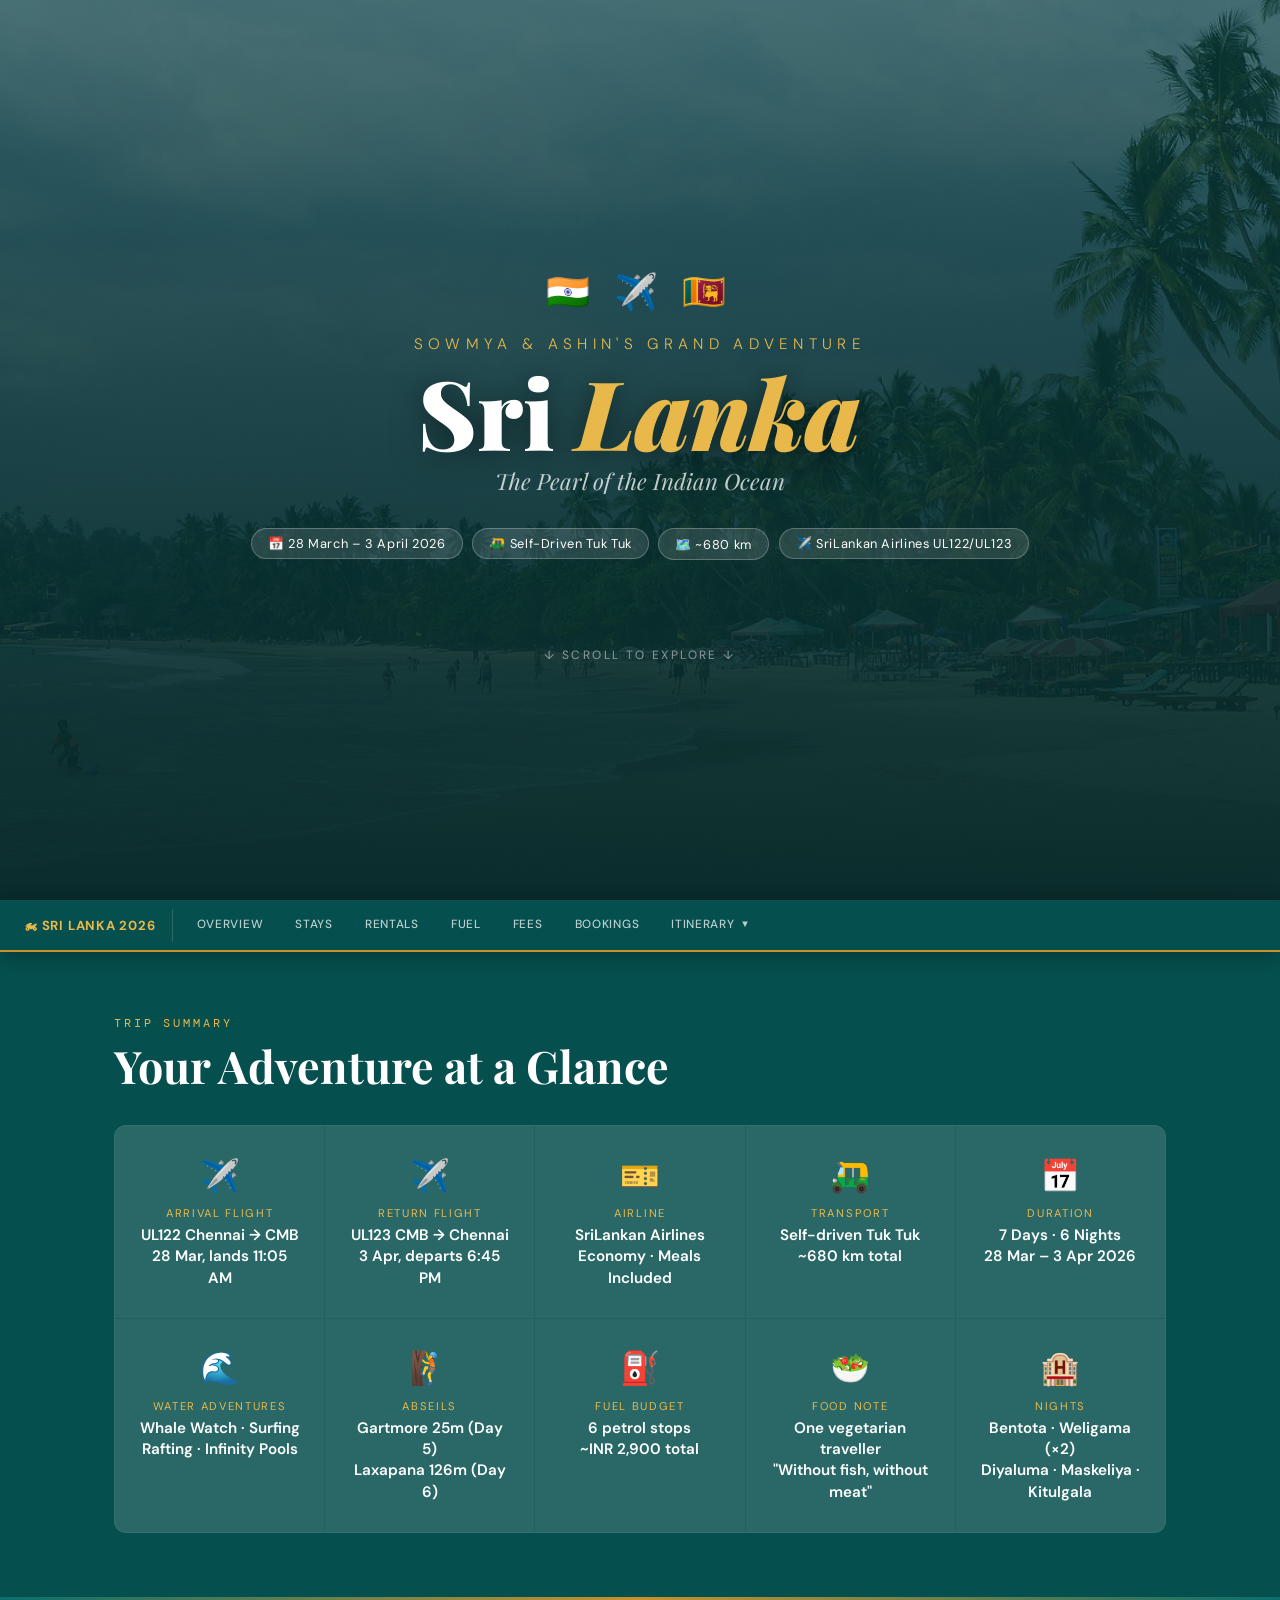
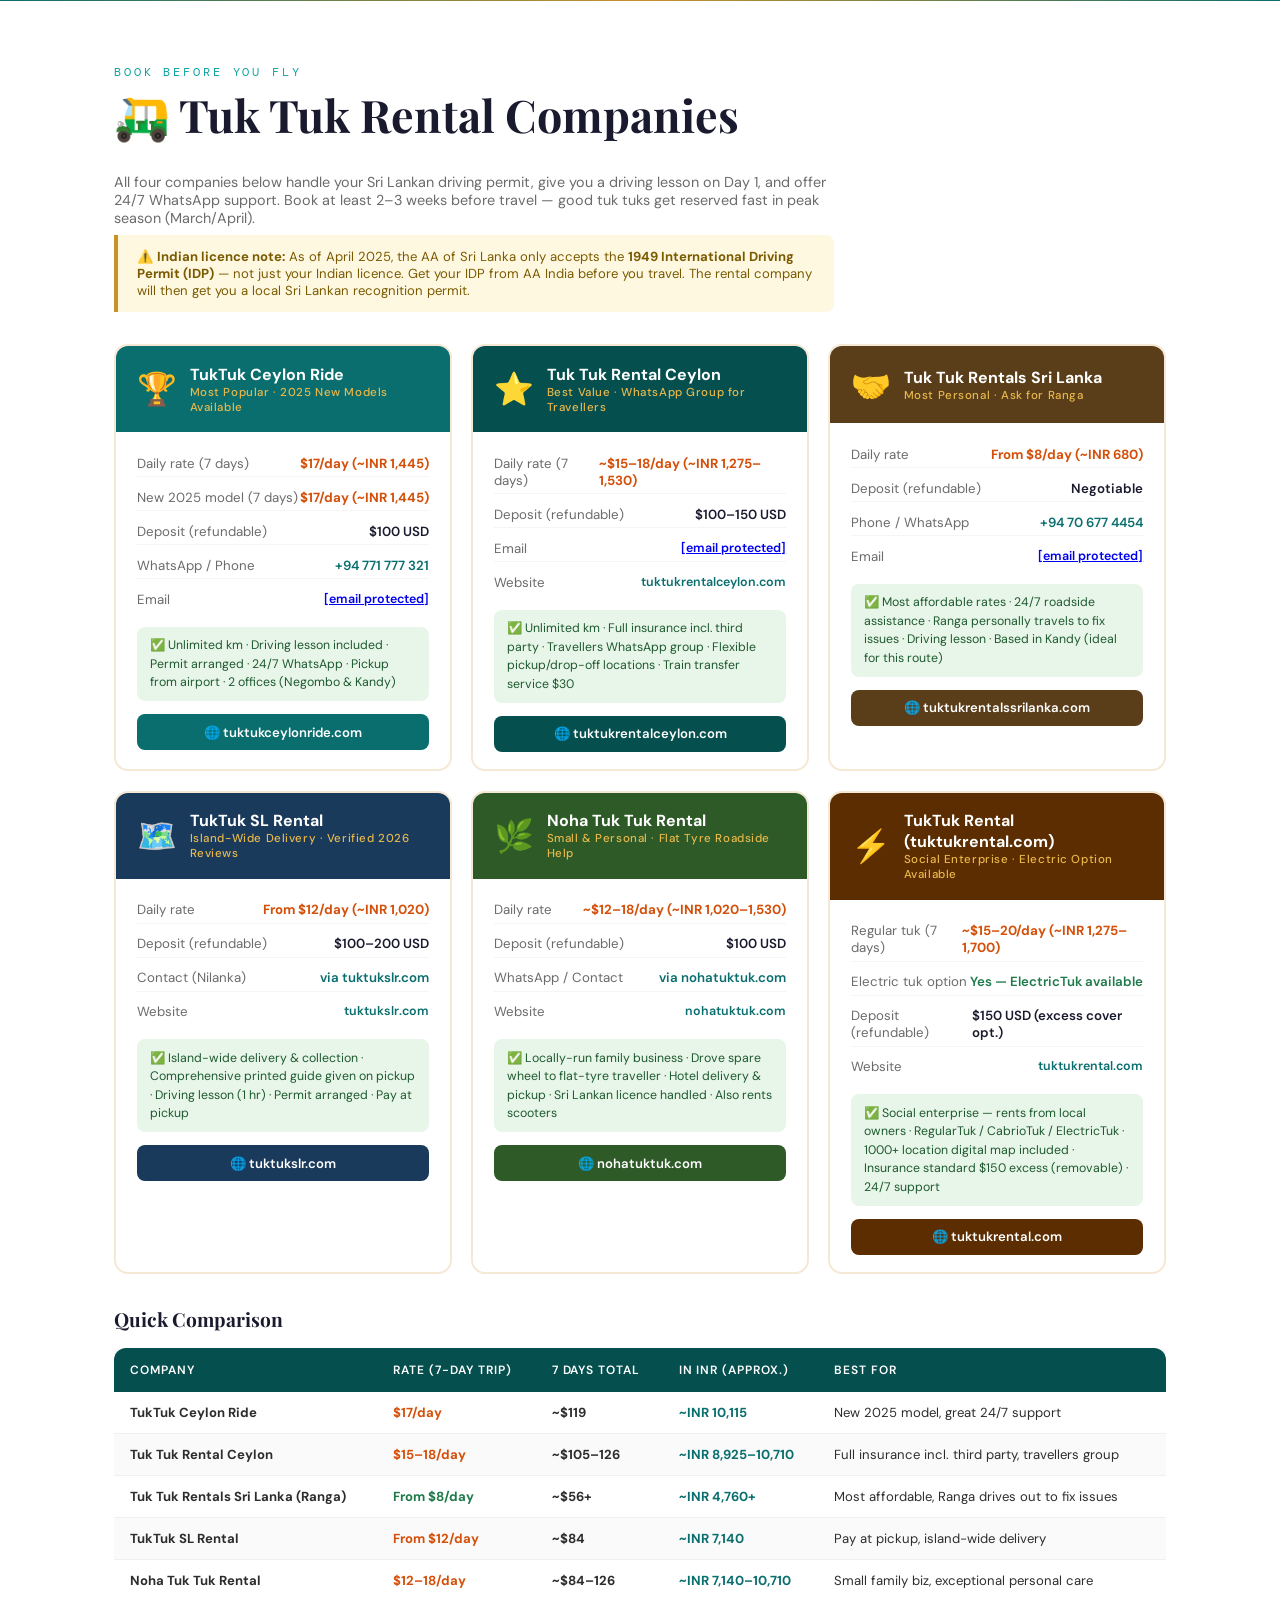
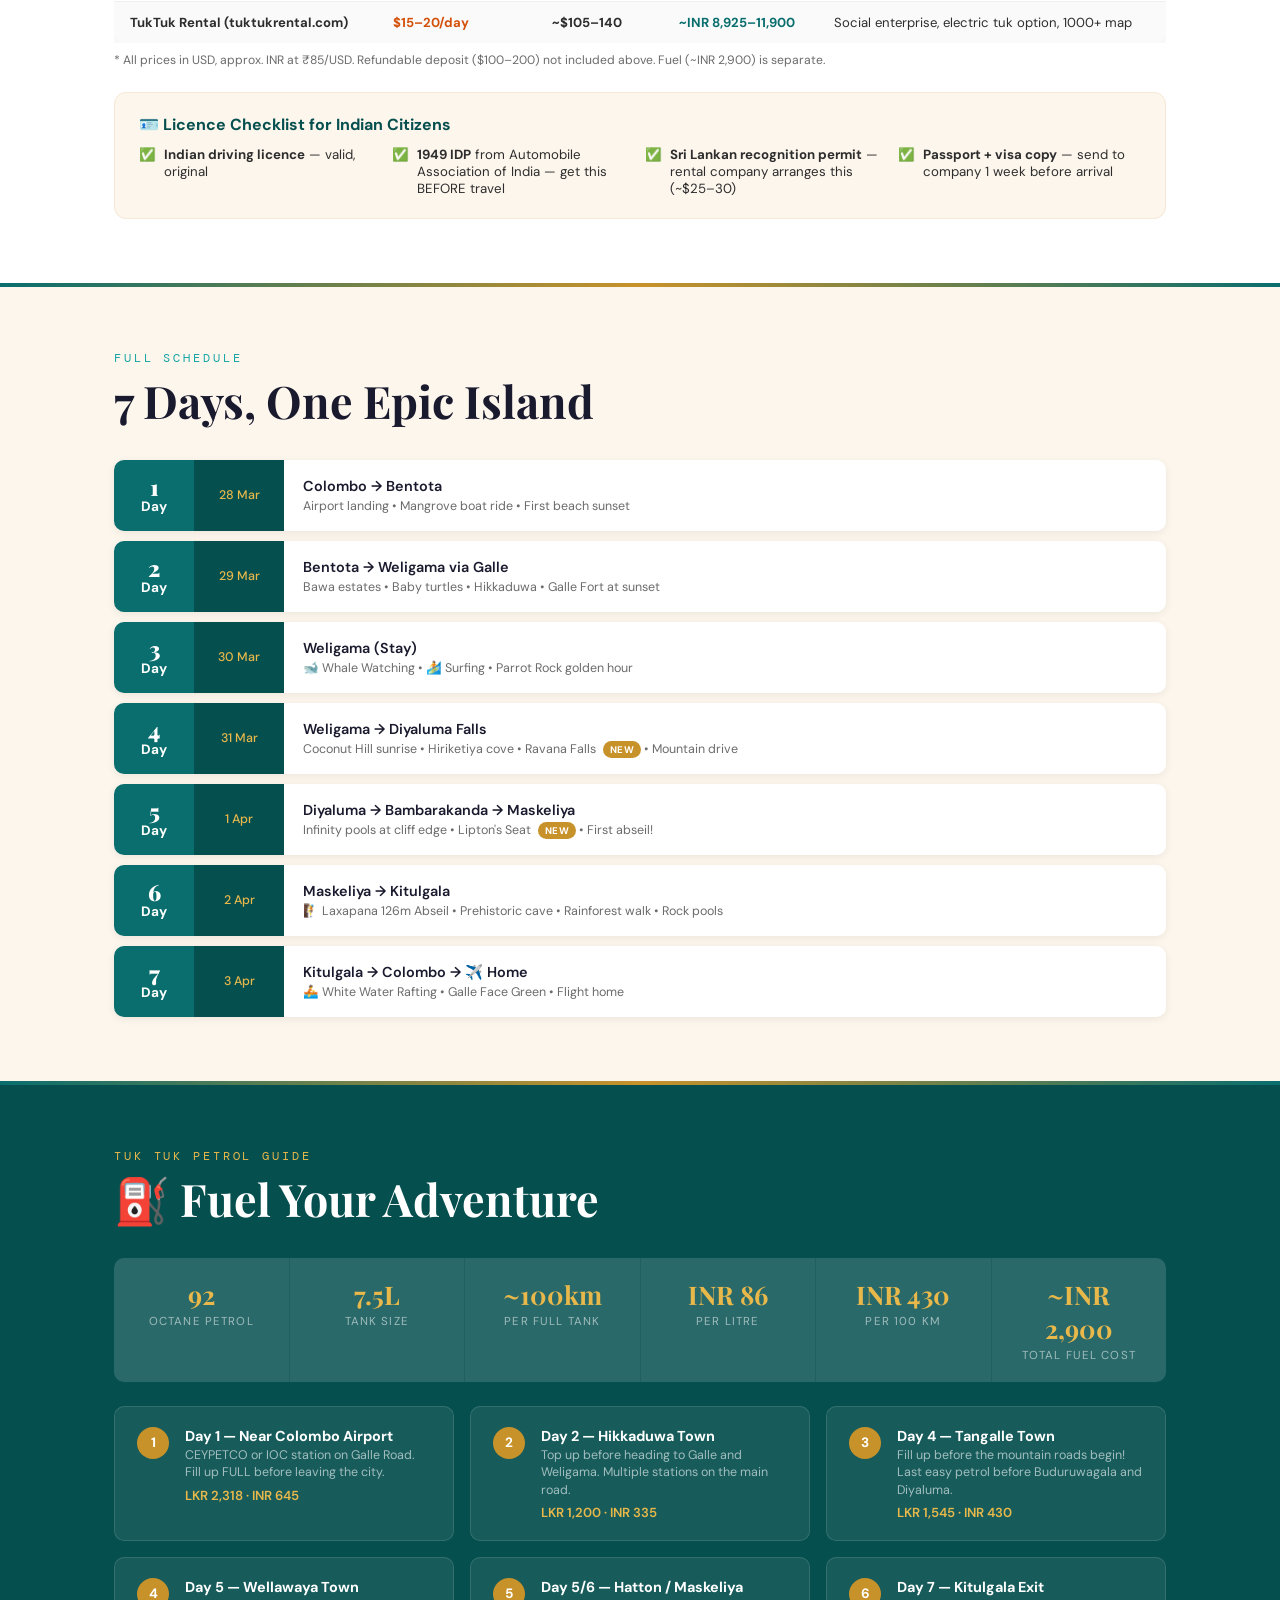
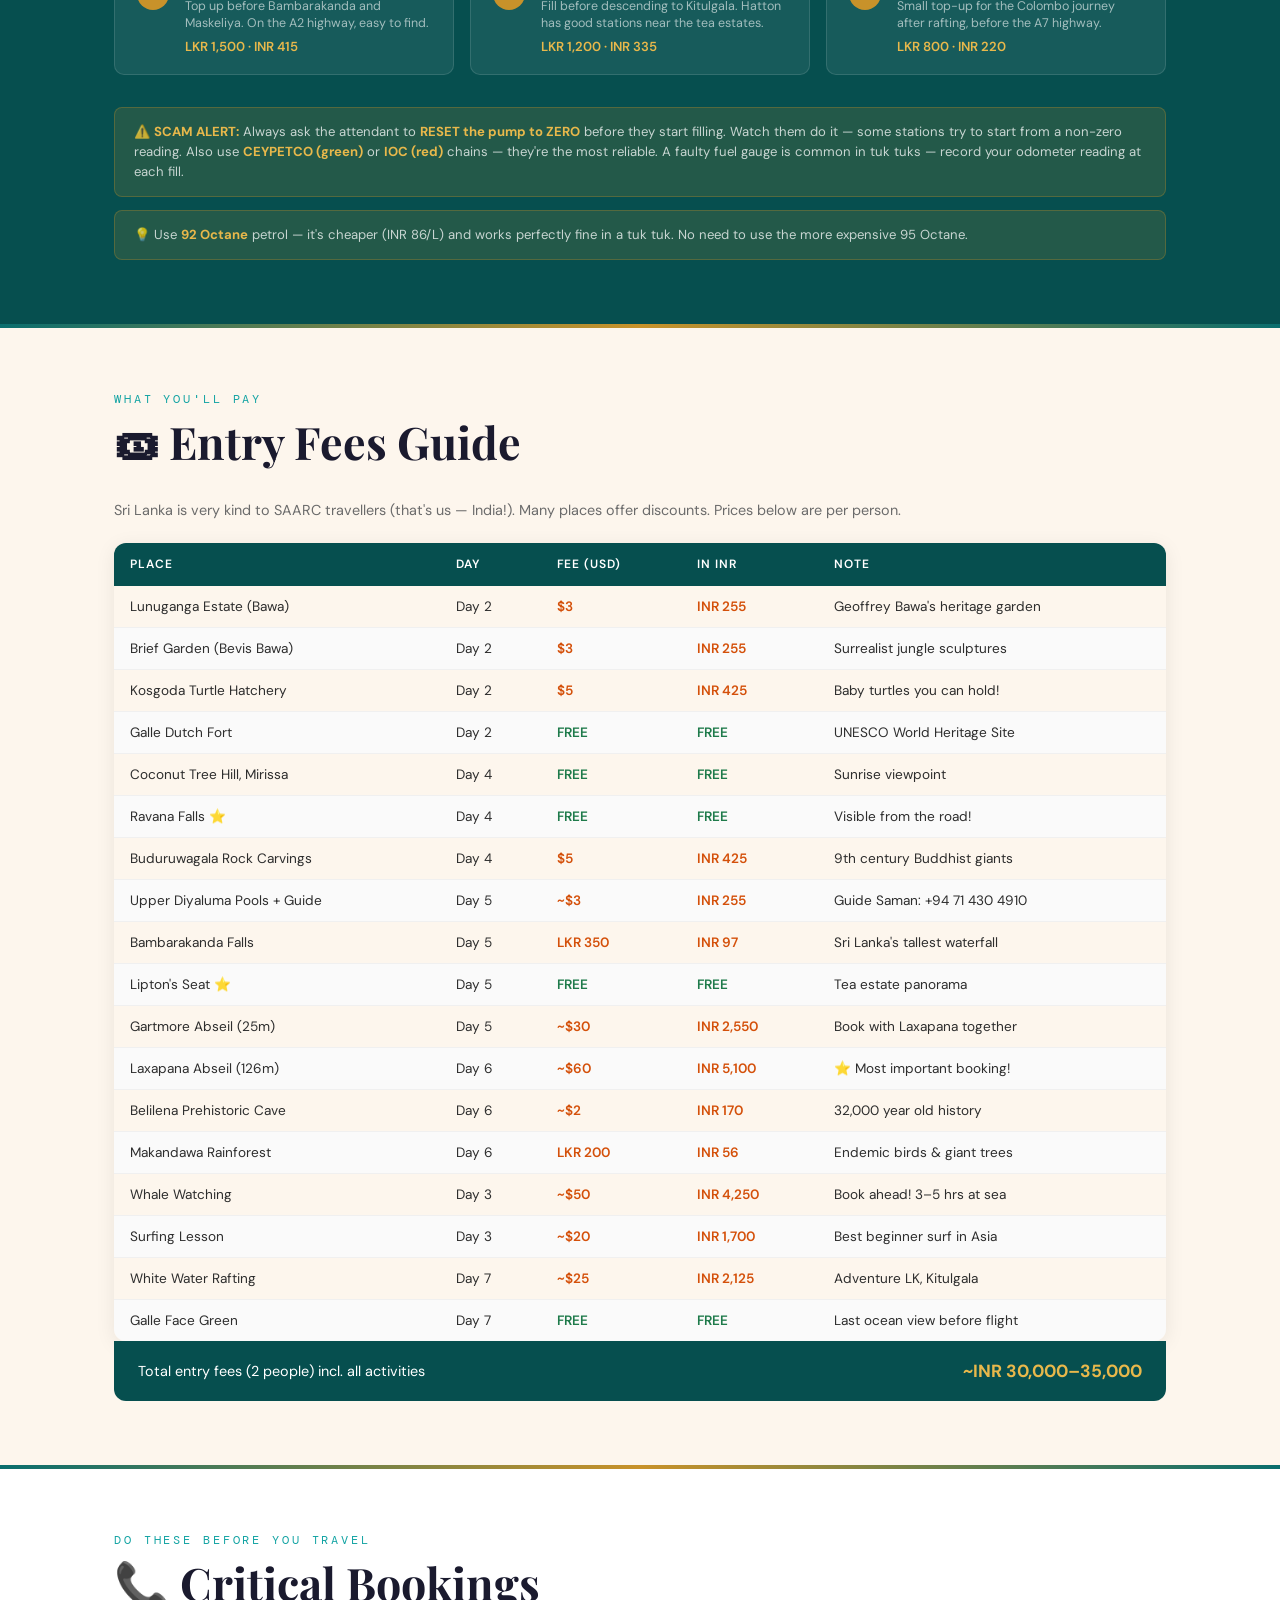
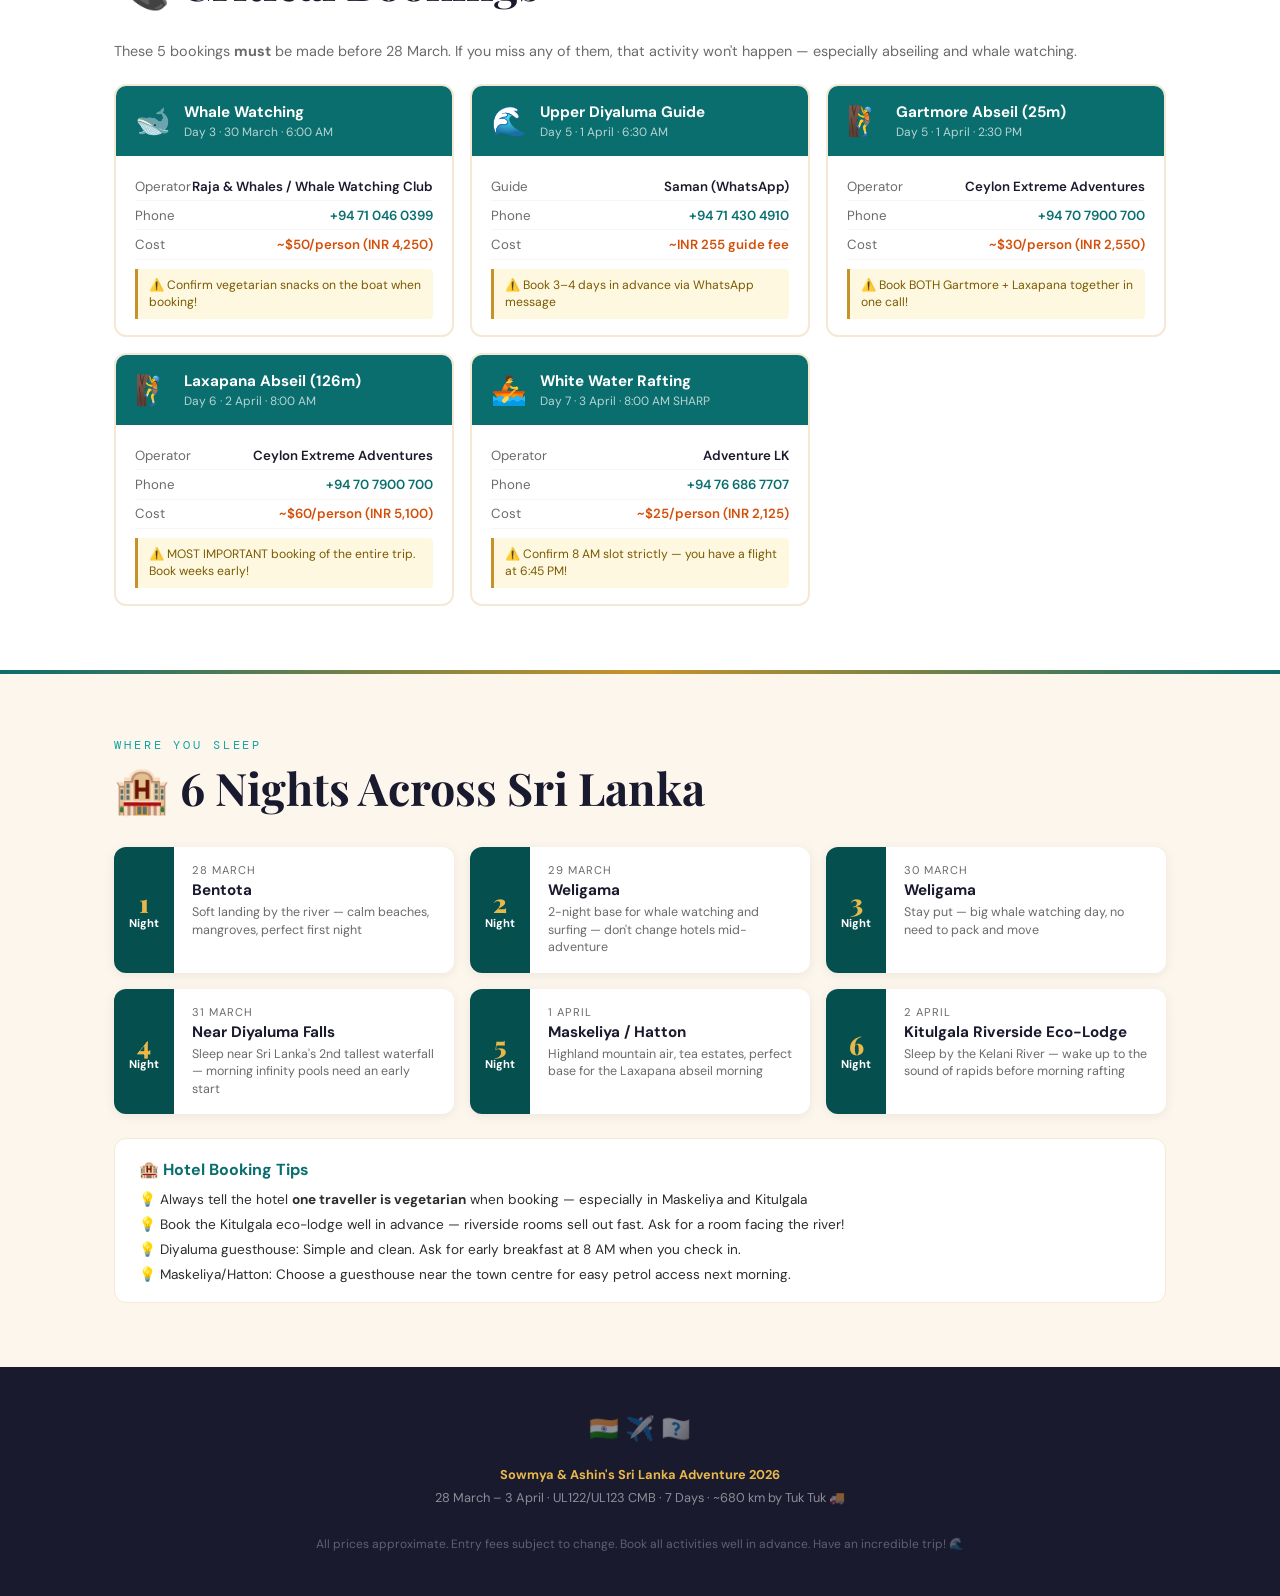
==== index.html @ f4738c47 "some minor updates" ====
<!DOCTYPE html>
<html lang="en">
<head>
<meta charset="UTF-8">
<meta name="viewport" content="width=device-width, initial-scale=1.0">
<title>Sri Lanka Adventure — Sowmya & Ashin 2026</title>
<link rel="preconnect" href="https://fonts.googleapis.com">
<link href="https://fonts.googleapis.com/css2?family=Playfair+Display:ital,wght@0,400;0,700;0,900;1,400;1,700&family=DM+Sans:wght@300;400;500;600&family=DM+Mono:wght@400;500&display=swap" rel="stylesheet">
<style>
  :root {
    --teal: #0a6e6e;
    --teal-light: #12a3a3;
    --teal-dark: #064f4f;
    --gold: #c8922a;
    --gold-light: #e8b84b;
    --cream: #fdf6ed;
    --cream-dark: #f5e8d4;
    --dark: #1a1a2e;
    --text: #2d2d2d;
    --muted: #6b6b6b;
    --white: #ffffff;
    --red: #c0392b;
    --green: #1e7a4a;
    --orange: #d4500a;
  }

  * { margin: 0; padding: 0; box-sizing: border-box; }

  body {
    font-family: 'DM Sans', sans-serif;
    background: var(--cream);
    color: var(--text);
    overflow-x: hidden;
  }

  /* ── HERO COVER ── */
  .hero {
    position: relative;
    height: 100vh;
    min-height: 600px;
    display: flex;
    flex-direction: column;
    align-items: center;
    justify-content: center;
    overflow: hidden;
    background: var(--teal-dark);
  }

  .hero-bg {
    position: absolute; inset: 0;
    /* image loaded dynamically by JS */
    background-size: cover;
    background-position: center 40%;
    opacity: 0.45;
    transform: scale(1.05);
    animation: heroZoom 20s ease-in-out infinite alternate;
  }

  @keyframes heroZoom {
    from { transform: scale(1.05); }
    to { transform: scale(1.12); }
  }

  .hero-overlay {
    position: absolute; inset: 0;
    background: linear-gradient(180deg, rgba(6,40,40,0.3) 0%, rgba(6,40,40,0.7) 60%, rgba(6,40,40,0.95) 100%);
  }

  .hero-content {
    position: relative; z-index: 2;
    text-align: center;
    padding: 2rem;
    animation: fadeUp 1.2s ease forwards;
  }

  @keyframes fadeUp {
    from { opacity: 0; transform: translateY(30px); }
    to { opacity: 1; transform: translateY(0); }
  }

  .hero-flag { font-size: 2.2rem; letter-spacing: 0.5rem; margin-bottom: 1.2rem; }

  .hero-names {
    font-family: 'DM Sans', sans-serif;
    font-weight: 300;
    font-size: 0.95rem;
    letter-spacing: 0.35em;
    text-transform: uppercase;
    color: var(--gold-light);
    margin-bottom: 0.6rem;
  }

  .hero-title {
    font-family: 'Playfair Display', serif;
    font-size: clamp(3rem, 8vw, 6rem);
    font-weight: 900;
    color: var(--white);
    line-height: 1;
    margin-bottom: 0.4rem;
    text-shadow: 0 4px 30px rgba(0,0,0,0.5);
  }

  .hero-title span { color: var(--gold-light); font-style: italic; }

  .hero-subtitle {
    font-family: 'Playfair Display', serif;
    font-style: italic;
    font-size: clamp(1rem, 2.5vw, 1.4rem);
    color: rgba(255,255,255,0.75);
    margin-bottom: 2rem;
  }

  .hero-pills {
    display: flex; flex-wrap: wrap; gap: 0.6rem;
    justify-content: center; margin-bottom: 2.5rem;
  }

  .pill {
    background: rgba(255,255,255,0.12);
    border: 1px solid rgba(255,255,255,0.25);
    color: white;
    padding: 0.4rem 1rem;
    border-radius: 100px;
    font-size: 0.8rem;
    letter-spacing: 0.05em;
    backdrop-filter: blur(8px);
  }

  .scroll-hint {
    position: relative; z-index: 2;
    color: rgba(255,255,255,0.5);
    font-size: 0.75rem;
    letter-spacing: 0.2em;
    text-transform: uppercase;
    animation: bounce 2s ease infinite;
    margin-top: 1rem;
  }
  @keyframes bounce { 0%,100%{transform:translateY(0)} 50%{transform:translateY(8px)} }

  /* Nav CSS in site-nav class — see NAV_CSS block */
  /* ── SECTIONS ── */
  section { padding: 4rem 0; }

  .container { max-width: 1100px; margin: 0 auto; padding: 0 1.5rem; }

  .section-label {
    font-family: 'DM Mono', monospace;
    font-size: 0.72rem;
    letter-spacing: 0.25em;
    text-transform: uppercase;
    color: var(--teal-light);
    margin-bottom: 0.5rem;
  }

  .section-title {
    font-family: 'Playfair Display', serif;
    font-size: clamp(1.8rem, 4vw, 2.8rem);
    font-weight: 700;
    color: var(--dark);
    margin-bottom: 2rem;
    line-height: 1.2;
  }

  /* ── OVERVIEW CARDS ── */
  #overview { background: var(--teal-dark); }
  #overview .section-title { color: white; }
  #overview .section-label { color: var(--gold-light); }

  .overview-grid {
    display: grid;
    grid-template-columns: repeat(auto-fit, minmax(200px, 1fr));
    gap: 1px;
    background: rgba(255,255,255,0.1);
    border: 1px solid rgba(255,255,255,0.1);
    border-radius: 12px;
    overflow: hidden;
  }

  .overview-card {
    background: rgba(255,255,255,0.05);
    padding: 1.8rem 1.5rem;
    text-align: center;
    transition: background 0.2s;
  }
  .overview-card:hover { background: rgba(255,255,255,0.1); }
  .overview-card .oc-icon { font-size: 2rem; margin-bottom: 0.6rem; display: block; }
  .overview-card .oc-label { font-size: 0.7rem; text-transform: uppercase; letter-spacing: 0.15em; color: var(--gold-light); margin-bottom: 0.3rem; }
  .overview-card .oc-value { color: white; font-weight: 600; font-size: 0.95rem; line-height: 1.4; }

  /* ── ITINERARY AT A GLANCE ── */
  .toc-grid {
    display: flex;
    flex-direction: column;
    gap: 0.6rem;
  }

  .toc-row {
    display: grid;
    grid-template-columns: 80px 90px 1fr;
    gap: 0;
    border-radius: 10px;
    overflow: hidden;
    box-shadow: 0 2px 8px rgba(0,0,0,0.07);
    transition: transform 0.2s, box-shadow 0.2s;
    text-decoration: none;
    color: inherit;
  }
  .toc-row {
    position: relative;
  }
  .toc-row::after {
    content: '→';
    position: absolute;
    right: 1.2rem;
    top: 50%;
    transform: translateY(-50%);
    color: var(--gold);
    font-size: 1.1rem;
    opacity: 0;
    transition: opacity 0.2s, right 0.2s;
  }
  .toc-row:hover::after {
    opacity: 1;
    right: 0.8rem;
  }

  .toc-row:hover { transform: translateX(4px); box-shadow: 0 4px 16px rgba(0,0,0,0.12); }

  .toc-day { background: var(--teal); color: white; padding: 1rem; display: flex; flex-direction: column; align-items: center; justify-content: center; font-weight: 700; font-size: 0.85rem; text-align: center; }
  .toc-day .day-num { font-family: 'Playfair Display', serif; font-size: 1.4rem; font-weight: 900; line-height: 1; }

  .toc-date { background: var(--teal-dark); color: var(--gold-light); padding: 1rem; display: flex; align-items: center; justify-content: center; font-size: 0.78rem; font-weight: 500; text-align: center; }

  .toc-info { background: white; padding: 0.9rem 1.2rem; display: flex; flex-direction: column; justify-content: center; }
  .toc-route { font-weight: 600; font-size: 0.9rem; color: var(--dark); margin-bottom: 0.2rem; }
  .toc-desc { font-size: 0.78rem; color: var(--muted); }
  .new-badge { background: var(--gold); color: white; font-size: 0.6rem; font-weight: 700; padding: 0.15rem 0.45rem; border-radius: 100px; letter-spacing: 0.05em; text-transform: uppercase; margin-left: 0.4rem; }

  /* ── DAY PAGES ── */
  .day-section { scroll-margin-top: 60px; }

  .day-header {
    position: relative;
    height: 420px;
    overflow: hidden;
    display: flex;
    align-items: flex-end;
  }

  .day-header-img {
    position: absolute; inset: 0;
    background-size: cover;
    background-position: center;
    transition: transform 0.6s ease;
  }
  .day-section:hover .day-header-img { transform: scale(1.03); }

  .day-header-overlay {
    position: absolute; inset: 0;
    background: linear-gradient(0deg, rgba(6,40,40,0.92) 0%, rgba(6,40,40,0.4) 55%, transparent 100%);
  }

  .day-header-content {
    position: relative; z-index: 2;
    padding: 2rem 2.5rem;
    width: 100%;
  }

  .day-number-label {
    font-family: 'DM Mono', monospace;
    font-size: 0.7rem;
    letter-spacing: 0.3em;
    color: var(--gold-light);
    text-transform: uppercase;
    margin-bottom: 0.3rem;
  }

  .day-title {
    font-family: 'Playfair Display', serif;
    font-size: clamp(1.6rem, 3.5vw, 2.4rem);
    font-weight: 900;
    color: white;
    line-height: 1.1;
    margin-bottom: 0.4rem;
  }

  .day-route {
    font-size: 0.85rem;
    color: rgba(255,255,255,0.7);
    font-weight: 400;
  }

  .day-km-badge {
    display: inline-block;
    background: var(--gold);
    color: white;
    padding: 0.2rem 0.7rem;
    border-radius: 100px;
    font-size: 0.72rem;
    font-weight: 600;
    letter-spacing: 0.05em;
    margin-left: 0.8rem;
    vertical-align: middle;
  }

  /* ── DAY BODY ── */
  .day-body { background: white; }

  .day-content {
    max-width: 1100px;
    margin: 0 auto;
    padding: 2.5rem 1.5rem;
    display: grid;
    grid-template-columns: 1fr 320px;
    gap: 3rem;
    align-items: start;
  }

  @media (max-width: 768px) {
    .day-content { grid-template-columns: 1fr; gap: 1.5rem; }
    .toc-row { grid-template-columns: 60px 70px 1fr; }
  }

  /* Stops */
  .stops-list { list-style: none; }

  .stop-item {
    display: flex;
    gap: 1rem;
    padding: 0.9rem 0;
    border-bottom: 1px solid #f0f0f0;
    animation: fadeIn 0.4s ease forwards;
  }
  .stop-item:last-child { border-bottom: none; }

  @keyframes fadeIn { from{opacity:0;transform:translateX(-8px)} to{opacity:1;transform:none} }

  .stop-icon { font-size: 1.3rem; flex-shrink: 0; width: 2rem; text-align: center; padding-top: 0.1rem; }

  .stop-text { flex: 1; }
  .stop-text strong { font-weight: 600; color: var(--dark); display: block; margin-bottom: 0.15rem; font-size: 0.92rem; }
  .stop-text p { font-size: 0.84rem; color: var(--muted); line-height: 1.5; }

  .stop-meta {
    display: flex; flex-wrap: wrap; gap: 0.4rem; margin-top: 0.4rem;
  }
  .meta-tag {
    font-size: 0.7rem; padding: 0.15rem 0.55rem; border-radius: 100px;
    font-weight: 500; letter-spacing: 0.03em;
  }
  .meta-free { background: #e8f5e9; color: var(--green); }
  .meta-paid { background: #fff3e0; color: var(--orange); }
  .meta-km { background: #e3f2fd; color: #1565c0; }
  .meta-petrol { background: #fce4ec; color: #c62828; }
  .meta-book { background: #f3e5f5; color: #6a1b9a; }
  .meta-highlight { background: var(--gold); color: white; }

  /* Sidebar */
  .day-sidebar { position: sticky; top: 80px; }

  .sidebar-card {
    background: var(--cream);
    border-radius: 12px;
    overflow: hidden;
    margin-bottom: 1.2rem;
    border: 1px solid var(--cream-dark);
  }

  .sidebar-card-header {
    background: var(--teal);
    color: white;
    padding: 0.7rem 1rem;
    font-size: 0.72rem;
    font-weight: 600;
    letter-spacing: 0.12em;
    text-transform: uppercase;
  }

  .sidebar-card-body { padding: 1rem; }

  .map-link-item {
    display: flex; align-items: center; gap: 0.5rem;
    padding: 0.45rem 0;
    border-bottom: 1px solid var(--cream-dark);
    text-decoration: none;
    color: var(--teal);
    font-size: 0.82rem;
    font-weight: 500;
    transition: color 0.15s;
  }
  .map-link-item:last-child { border-bottom: none; }
  .map-link-item:hover { color: var(--gold); }
  .map-link-item::before { content: "📍"; font-size: 0.85rem; }

  .tip-item {
    display: flex; gap: 0.6rem; padding: 0.4rem 0;
    font-size: 0.8rem; color: var(--text); line-height: 1.45;
    border-bottom: 1px solid var(--cream-dark);
  }
  .tip-item:last-child { border-bottom: none; }

  /* ── PHOTO STRIP ── */
  .photo-strip {
    display: grid;
    grid-template-columns: repeat(3, 1fr);
    gap: 3px;
    height: 200px;
  }

  .photo-strip-img {
    background-size: cover;
    background-position: center;
    transition: opacity 0.3s;
  }
  .photo-strip-img:hover { opacity: 0.85; }
  .photo-strip-img:first-child { border-radius: 0; }

  /* ── FUEL PAGE ── */
  #fuel { background: var(--teal-dark); }
  #fuel .section-title { color: white; }
  #fuel .section-label { color: var(--gold-light); }

  .fuel-grid {
    display: grid;
    grid-template-columns: repeat(auto-fit, minmax(280px, 1fr));
    gap: 1rem;
    margin-bottom: 2rem;
  }

  .fuel-stop-card {
    background: rgba(255,255,255,0.07);
    border: 1px solid rgba(255,255,255,0.12);
    border-radius: 10px;
    padding: 1.2rem 1.4rem;
    display: flex; gap: 1rem; align-items: flex-start;
    transition: background 0.2s;
  }
  .fuel-stop-card:hover { background: rgba(255,255,255,0.12); }

  .fuel-stop-num {
    background: var(--gold);
    color: white;
    width: 32px; height: 32px;
    border-radius: 50%;
    display: flex; align-items: center; justify-content: center;
    font-weight: 700; font-size: 0.85rem;
    flex-shrink: 0;
  }

  .fuel-stop-info h4 { color: white; font-size: 0.9rem; margin-bottom: 0.15rem; }
  .fuel-stop-info p { color: rgba(255,255,255,0.6); font-size: 0.78rem; line-height: 1.4; }
  .fuel-cost { color: var(--gold-light); font-weight: 600; font-size: 0.82rem; margin-top: 0.3rem; }

  .fuel-stats {
    display: grid;
    grid-template-columns: repeat(auto-fit, minmax(150px, 1fr));
    gap: 1px;
    background: rgba(255,255,255,0.1);
    border-radius: 10px;
    overflow: hidden;
    margin-bottom: 1.5rem;
  }
  .fuel-stat { background: rgba(255,255,255,0.05); padding: 1.2rem; text-align: center; }
  .fuel-stat .fs-val { font-family: 'Playfair Display', serif; font-size: 1.6rem; font-weight: 700; color: var(--gold-light); }
  .fuel-stat .fs-label { font-size: 0.72rem; color: rgba(255,255,255,0.55); text-transform: uppercase; letter-spacing: 0.1em; margin-top: 0.2rem; }

  .fuel-tip {
    background: rgba(200,146,42,0.15);
    border: 1px solid rgba(200,146,42,0.3);
    border-radius: 8px;
    padding: 0.9rem 1.2rem;
    font-size: 0.82rem;
    color: rgba(255,255,255,0.75);
    margin-top: 0.8rem;
    line-height: 1.5;
  }
  .fuel-tip strong { color: var(--gold-light); }

  /* ── FEES TABLE ── */
  #fees { background: var(--cream); }

  .fees-table {
    width: 100%;
    border-collapse: collapse;
    font-size: 0.85rem;
    box-shadow: 0 4px 20px rgba(0,0,0,0.08);
    border-radius: 12px;
    overflow: hidden;
  }

  .fees-table th {
    background: var(--teal-dark);
    color: white;
    padding: 0.85rem 1rem;
    text-align: left;
    font-weight: 600;
    font-size: 0.75rem;
    letter-spacing: 0.08em;
    text-transform: uppercase;
  }

  .fees-table td {
    padding: 0.75rem 1rem;
    border-bottom: 1px solid #f0f0f0;
    vertical-align: middle;
  }

  .fees-table tr:last-child td { border-bottom: none; }
  .fees-table tr:nth-child(even) td { background: #fafafa; }
  .fees-table tr:hover td { background: #f0fafa; }

  .fee-free { color: var(--green); font-weight: 600; }
  .fee-paid { color: var(--orange); font-weight: 600; }

  .fees-total {
    background: var(--teal-dark);
    color: white;
    padding: 1.2rem 1.5rem;
    border-radius: 0 0 12px 12px;
    display: flex; justify-content: space-between; align-items: center;
    font-size: 0.9rem;
  }
  .fees-total strong { color: var(--gold-light); font-size: 1.1rem; }

  /* ── BOOKINGS ── */
  #bookings { background: white; }

  .booking-cards {
    display: grid;
    grid-template-columns: repeat(auto-fit, minmax(300px, 1fr));
    gap: 1rem;
  }

  .booking-card {
    border: 2px solid var(--cream-dark);
    border-radius: 12px;
    overflow: hidden;
    transition: border-color 0.2s, box-shadow 0.2s;
  }
  .booking-card:hover { border-color: var(--teal-light); box-shadow: 0 4px 16px rgba(0,0,0,0.1); }

  .booking-card-top {
    background: var(--teal);
    padding: 1rem 1.2rem;
    display: flex; align-items: center; gap: 0.8rem;
  }
  .booking-emoji { font-size: 1.8rem; }
  .booking-name { color: white; font-weight: 700; font-size: 0.95rem; }
  .booking-when { color: rgba(255,255,255,0.7); font-size: 0.75rem; margin-top: 0.1rem; }

  .booking-card-body { padding: 1rem 1.2rem; }

  .booking-detail {
    display: flex; justify-content: space-between; align-items: baseline;
    padding: 0.35rem 0;
    border-bottom: 1px solid #f5f5f5;
    font-size: 0.83rem;
  }
  .booking-detail:last-child { border-bottom: none; }
  .booking-detail span:first-child { color: var(--muted); }
  .booking-detail span:last-child { font-weight: 600; color: var(--dark); }
  .booking-phone { color: var(--teal) !important; }
  .booking-cost { color: var(--orange) !important; }
  .booking-note {
    background: #fff8e1;
    border-left: 3px solid var(--gold);
    padding: 0.5rem 0.7rem;
    font-size: 0.76rem;
    color: #7a5a00;
    margin-top: 0.6rem;
    border-radius: 0 4px 4px 0;
    line-height: 1.4;
  }

  /* ── ACCOMMODATION ── */
  #accommodation { background: var(--cream); }

  .accom-grid {
    display: grid;
    grid-template-columns: repeat(auto-fit, minmax(280px, 1fr));
    gap: 1rem;
  }

  .accom-card {
    background: white;
    border-radius: 12px;
    overflow: hidden;
    box-shadow: 0 2px 12px rgba(0,0,0,0.07);
    display: flex;
    transition: transform 0.2s, box-shadow 0.2s;
  }
  .accom-card:hover { transform: translateY(-3px); box-shadow: 0 8px 24px rgba(0,0,0,0.12); }

  .accom-night {
    background: var(--teal-dark);
    color: white;
    width: 60px; flex-shrink: 0;
    display: flex; flex-direction: column; align-items: center; justify-content: center;
    font-weight: 700;
    font-size: 0.7rem;
    text-align: center;
    padding: 0.5rem;
  }
  .accom-night .night-num { font-family: 'Playfair Display', serif; font-size: 1.6rem; font-weight: 900; line-height: 1; color: var(--gold-light); }

  .accom-info { padding: 1rem 1.1rem; }
  .accom-date { font-size: 0.7rem; color: var(--muted); text-transform: uppercase; letter-spacing: 0.1em; margin-bottom: 0.2rem; }
  .accom-place { font-weight: 700; font-size: 0.95rem; color: var(--dark); margin-bottom: 0.25rem; }
  .accom-why { font-size: 0.78rem; color: var(--muted); line-height: 1.4; }

  /* ── FOOTER ── */
  footer {
    background: var(--dark);
    color: rgba(255,255,255,0.5);
    text-align: center;
    padding: 2.5rem 1.5rem;
    font-size: 0.8rem;
    line-height: 1.8;
  }
  footer strong { color: var(--gold-light); }

  /* ── DIVIDERS ── */
  .section-divider {
    height: 4px;
    background: linear-gradient(90deg, var(--teal), var(--gold), var(--teal));
  }

  /* ── PRINT ── */
  @media print {
    .site-nav, .scroll-hint { display: none; }
    .day-header { height: 280px; }
    .day-sidebar { position: static; }
    .day-content { grid-template-columns: 1fr; }
  }

  /* ── FULL DAY GUIDE BUTTON ── */
  .day-guide-btn-wrap {
    background: white;
    border-top: 1px solid #f0f0f0;
    padding: 1.2rem 1.5rem;
    display: flex;
    justify-content: flex-end;
    max-width: 1100px;
    margin: 0 auto;
  }
  .day-guide-btn {
    display: inline-flex;
    align-items: center;
    gap: 0.5rem;
    background: var(--teal);
    color: white;
    text-decoration: none;
    font-size: 0.82rem;
    font-weight: 600;
    letter-spacing: 0.04em;
    padding: 0.65rem 1.4rem;
    border-radius: 100px;
    transition: background 0.2s, transform 0.15s, box-shadow 0.2s;
  }
  .day-guide-btn:hover {
    background: var(--teal-dark);
    transform: translateY(-1px);
    box-shadow: 0 4px 14px rgba(10,110,110,0.35);
  }
/* ══════════════════════════════════════
     SITE NAV — RESPONSIVE
  ══════════════════════════════════════ */
  .site-nav {
    position: sticky;
    top: 0;
    z-index: 200;
    background: var(--teal-dark);
    border-bottom: 2px solid var(--gold);
    box-shadow: 0 4px 20px rgba(0,0,0,0.3);
    display: flex;
    align-items: stretch;
    min-height: 52px;
    padding: 0 1rem;
  }
  
  .nav-brand {
    display: flex;
    align-items: center;
    flex-shrink: 0;
  }
  .nav-brand a {
    color: var(--gold-light);
    font-weight: 700;
    font-size: 0.82rem;
    letter-spacing: 0.06em;
    text-transform: uppercase;
    text-decoration: none;
    padding: 0.5rem 1rem 0.5rem 0.5rem;
    white-space: nowrap;
    border-right: 1px solid rgba(255,255,255,0.15);
    margin-right: 0.5rem;
    transition: color 0.2s;
  }
  .nav-brand a:hover { color: #fff; }
  
  .nav-links {
    display: flex;
    align-items: stretch;
    flex: 1;
  }
  
  .nav-links > a {
    display: flex;
    align-items: center;
    flex-shrink: 0;
    color: rgba(255,255,255,0.72);
    text-decoration: none;
    padding: 0 1rem;
    font-size: 0.74rem;
    font-weight: 500;
    letter-spacing: 0.06em;
    text-transform: uppercase;
    white-space: nowrap;
    border-bottom: 3px solid transparent;
    transition: color 0.2s, background 0.2s, border-color 0.2s;
  }
  .nav-links > a:hover,
  .nav-links > a.active {
    color: var(--gold-light);
    border-bottom-color: var(--gold-light);
    background: rgba(255,255,255,0.05);
  }
  
  /* Itinerary dropdown */
  .nav-dropdown {
    position: relative;
    display: flex;
    align-items: stretch;
  }
  .nav-dropdown-btn {
    display: flex;
    align-items: center;
    gap: 0.35rem;
    flex-shrink: 0;
    background: none;
    border: none;
    border-bottom: 3px solid transparent;
    cursor: pointer;
    color: rgba(255,255,255,0.72);
    padding: 0 1rem;
    font-family: inherit;
    font-size: 0.74rem;
    font-weight: 500;
    letter-spacing: 0.06em;
    text-transform: uppercase;
    white-space: nowrap;
    height: 100%;
    transition: color 0.2s, background 0.2s, border-color 0.2s;
  }
  .nav-dropdown-btn:hover,
  .nav-dropdown.open > .nav-dropdown-btn,
  .nav-dropdown-btn.active {
    color: var(--gold-light);
    border-bottom-color: var(--gold-light);
    background: rgba(255,255,255,0.05);
  }
  .nav-caret {
    font-size: 0.6rem;
    transition: transform 0.25s;
    display: inline-block;
  }
  .nav-dropdown.open .nav-caret { transform: rotate(180deg); }
  
  .nav-dropdown-menu {
    display: none;
    position: absolute;
    top: calc(100% + 2px);
    left: 0;
    min-width: 240px;
    background: #0c3535;
    border-top: 2px solid var(--gold);
    border-radius: 0 0 10px 10px;
    box-shadow: 0 10px 30px rgba(0,0,0,0.4);
    flex-direction: column;
    overflow: hidden;
    z-index: 300;
  }
  .nav-dropdown.open .nav-dropdown-menu { display: flex; }
  
  .nav-dropdown-menu a {
    display: block;
    color: rgba(255,255,255,0.75);
    text-decoration: none;
    padding: 0.65rem 1.2rem;
    font-size: 0.73rem;
    font-weight: 500;
    letter-spacing: 0.04em;
    text-transform: uppercase;
    border-left: 3px solid transparent;
    transition: color 0.15s, background 0.15s, border-color 0.15s;
    white-space: nowrap;
  }
  .nav-dropdown-menu a + a {
    border-top: 1px solid rgba(255,255,255,0.06);
  }
  .nav-dropdown-menu a:hover,
  .nav-dropdown-menu a.active {
    color: var(--gold-light);
    background: rgba(255,255,255,0.07);
    border-left-color: var(--gold-light);
  }
  
  /* Hamburger */
  .nav-hamburger {
    display: none;
    flex-direction: column;
    justify-content: center;
    gap: 5px;
    background: none;
    border: none;
    cursor: pointer;
    padding: 0.5rem;
    margin-left: auto;
    flex-shrink: 0;
  }
  .nav-hamburger span {
    display: block;
    width: 22px;
    height: 2px;
    background: rgba(255,255,255,0.88);
    border-radius: 2px;
    transition: transform 0.3s, opacity 0.3s;
    transform-origin: center;
  }
  .nav-hamburger.open span:nth-child(1) { transform: translateY(7px) rotate(45deg); }
  .nav-hamburger.open span:nth-child(2) { opacity: 0; transform: scaleX(0); }
  .nav-hamburger.open span:nth-child(3) { transform: translateY(-7px) rotate(-45deg); }
  
  /* Mobile */
  @media (max-width: 820px) {
    .nav-hamburger { display: flex; }
  
    .nav-links {
      display: none;
      position: absolute;
      top: 52px;
      left: 0;
      right: 0;
      background: var(--teal-dark);
      flex-direction: column;
      align-items: stretch;
      border-bottom: 2px solid var(--gold);
      box-shadow: 0 8px 24px rgba(0,0,0,0.35);
      z-index: 199;
      max-height: calc(100vh - 52px);
      overflow-y: auto;
    }
    .nav-links.open { display: flex; }
  
    .nav-links > a {
      padding: 0.85rem 1.4rem;
      border-bottom: 1px solid rgba(255,255,255,0.07);
      border-left: 3px solid transparent;
      font-size: 0.8rem;
    }
    .nav-links > a.active {
      border-left-color: var(--gold-light);
      border-bottom-color: rgba(255,255,255,0.07);
    }
    .nav-links > a:hover { border-bottom-color: rgba(255,255,255,0.07); }
  
    .nav-dropdown { flex-direction: column; align-items: stretch; }
  
    .nav-dropdown-btn {
      width: 100%;
      padding: 0.85rem 1.4rem;
      border-bottom: 1px solid rgba(255,255,255,0.07);
      border-left: 3px solid transparent;
      font-size: 0.8rem;
      justify-content: space-between;
      height: auto;
    }
    .nav-dropdown-btn.active { border-left-color: var(--gold-light); }
  
    .nav-dropdown-menu {
      position: static;
      border-top: 1px solid rgba(255,255,255,0.1);
      border-radius: 0;
      background: rgba(0,0,0,0.18);
      box-shadow: none;
      min-width: unset;
    }
    .nav-dropdown-menu a {
      padding: 0.72rem 1.4rem 0.72rem 2.6rem;
      font-size: 0.78rem;
      border-left: none;
      border-bottom: 1px solid rgba(255,255,255,0.05);
    }
    .nav-dropdown-menu a:hover,
    .nav-dropdown-menu a.active {
      border-left: none;
      padding-left: 2.8rem;
    }
  }
  
</style>
</head>
<body>

<!-- HERO -->
<section class="hero" id="top">
  <div class="hero-bg" style="background-image:url('images/hero.jpg');"></div>
  <div class="hero-overlay"></div>
  <div class="hero-content">
    <div class="hero-flag">🇮🇳 ✈️ 🇱🇰</div>
    <div class="hero-names">Sowmya &amp; Ashin's Grand Adventure</div>
    <h1 class="hero-title">Sri <span>Lanka</span></h1>
    <p class="hero-subtitle">The Pearl of the Indian Ocean</p>
    <div class="hero-pills">
      <span class="pill">📅 28 March – 3 April 2026</span>
      <span class="pill">🛺 Self-Driven Tuk Tuk</span>
      <span class="pill">🗺️ ~680 km</span>
      <span class="pill">✈️ SriLankan Airlines UL122/UL123</span>
    </div>
  </div>
  <div class="scroll-hint">↓ scroll to explore ↓</div>
</section>

<!-- NAV -->
<nav class="site-nav" id="siteNav">
  <div class="nav-brand"><a href="#hero">&#127949; Sri Lanka 2026</a></div>
  <button class="nav-hamburger" id="navToggle" aria-label="Toggle menu">
    <span></span><span></span><span></span>
  </button>
  <div class="nav-links" id="navLinks">
    <a href="#overview">Overview</a>
    <a href="#accommodation">Stays</a>
    <a href="#tuktuk">Rentals</a>
    <a href="#fuel">Fuel</a>
    <a href="#fees">Fees</a>
    <a href="#bookings">Bookings</a>
    <div class="nav-dropdown" id="itinDropdown">
      <button class="nav-dropdown-btn" id="itinBtn">Itinerary <span class="nav-caret">&#9660;</span></button>
      <div class="nav-dropdown-menu">
        <a href="day1.html">Day 1 &middot; Colombo &rarr; Bentota</a>
        <a href="day2.html">Day 2 &middot; Bentota &rarr; Weligama</a>
        <a href="day3.html">Day 3 &middot; Weligama &mdash; The Big Day</a>
        <a href="day4.html">Day 4 &middot; Into the Mountains</a>
        <a href="day5.html">Day 5 &middot; Highland Wonders</a>
        <a href="day6.html">Day 6 &middot; The Big Abseil Day</a>
        <a href="day7.html">Day 7 &middot; Rafting &amp; Goodbye</a>
      </div>
    </div>
  </div>
</nav>

<!-- OVERVIEW -->
<section id="overview">
  <div class="container">
    <div class="section-label">Trip Summary</div>
    <h2 class="section-title">Your Adventure at a Glance</h2>
    <div class="overview-grid">
      <div class="overview-card"><span class="oc-icon">✈️</span><div class="oc-label">Arrival Flight</div><div class="oc-value">UL122 Chennai → CMB<br>28 Mar, lands 11:05 AM</div></div>
      <div class="overview-card"><span class="oc-icon">✈️</span><div class="oc-label">Return Flight</div><div class="oc-value">UL123 CMB → Chennai<br>3 Apr, departs 6:45 PM</div></div>
      <div class="overview-card"><span class="oc-icon">🎫</span><div class="oc-label">Airline</div><div class="oc-value">SriLankan Airlines<br>Economy · Meals Included</div></div>
      <div class="overview-card"><span class="oc-icon">🛺</span><div class="oc-label">Transport</div><div class="oc-value">Self-driven Tuk Tuk<br>~680 km total</div></div>
      <div class="overview-card"><span class="oc-icon">📅</span><div class="oc-label">Duration</div><div class="oc-value">7 Days · 6 Nights<br>28 Mar – 3 Apr 2026</div></div>
      <div class="overview-card"><span class="oc-icon">🌊</span><div class="oc-label">Water Adventures</div><div class="oc-value">Whale Watch · Surfing<br>Rafting · Infinity Pools</div></div>
      <div class="overview-card"><span class="oc-icon">🧗</span><div class="oc-label">Abseils</div><div class="oc-value">Gartmore 25m (Day 5)<br>Laxapana 126m (Day 6)</div></div>
      <div class="overview-card"><span class="oc-icon">⛽</span><div class="oc-label">Fuel Budget</div><div class="oc-value">6 petrol stops<br>~INR 2,900 total</div></div>
      <div class="overview-card"><span class="oc-icon">🥗</span><div class="oc-label">Food Note</div><div class="oc-value">One vegetarian traveller<br>"Without fish, without meat"</div></div>
      <div class="overview-card"><span class="oc-icon">🏨</span><div class="oc-label">Nights</div><div class="oc-value">Bentota · Weligama (×2)<br>Diyaluma · Maskeliya · Kitulgala</div></div>
    </div>
  </div>
</section>

<div class="section-divider"></div>

<!-- TUK TUK RENTALS -->
<section id="tuktuk" style="background: white;">
  <div class="container">
    <div class="section-label">Book Before You Fly</div>
    <h2 class="section-title">🛺 Tuk Tuk Rental Companies</h2>
    <p style="color:var(--muted);font-size:0.9rem;margin-bottom:0.5rem;max-width:720px;">All four companies below handle your Sri Lankan driving permit, give you a driving lesson on Day 1, and offer 24/7 WhatsApp support. Book at least 2–3 weeks before travel — good tuk tuks get reserved fast in peak season (March/April).</p>
    <div style="background:#fff8e1;border-left:4px solid var(--gold);padding:0.8rem 1.2rem;border-radius:0 8px 8px 0;font-size:0.82rem;color:#7a5a00;margin-bottom:2rem;max-width:720px;">
      ⚠️ <strong>Indian licence note:</strong> As of April 2025, the AA of Sri Lanka only accepts the <strong>1949 International Driving Permit (IDP)</strong> — not just your Indian licence. Get your IDP from AA India before you travel. The rental company will then get you a local Sri Lankan recognition permit.
    </div>

    <div style="display:grid;grid-template-columns:repeat(auto-fit,minmax(280px,1fr));gap:1.2rem;margin-bottom:2rem;">

      <!-- Card 1: TukTuk Ceylon Ride -->
      <div style="border:2px solid var(--cream-dark);border-radius:14px;overflow:hidden;transition:box-shadow 0.2s,border-color 0.2s;" onmouseover="this.style.borderColor='#12a3a3';this.style.boxShadow='0 6px 20px rgba(0,0,0,0.1)'" onmouseout="this.style.borderColor='#f5e8d4';this.style.boxShadow='none'">
        <div style="background:var(--teal);padding:1.1rem 1.3rem;display:flex;align-items:center;gap:0.8rem;">
          <div style="font-size:2rem;">🏆</div>
          <div>
            <div style="color:white;font-weight:700;font-size:1rem;">TukTuk Ceylon Ride</div>
            <div style="color:var(--gold-light);font-size:0.72rem;font-weight:500;letter-spacing:0.05em;">Most Popular · 2025 New Models Available</div>
          </div>
        </div>
        <div style="padding:1.1rem 1.3rem;">
          <div style="display:flex;flex-direction:column;gap:0.4rem;margin-bottom:0.9rem;">
            <div style="display:flex;justify-content:space-between;font-size:0.83rem;padding:0.3rem 0;border-bottom:1px solid #f5f5f5;">
              <span style="color:var(--muted);">Daily rate (7 days)</span>
              <span style="font-weight:700;color:var(--orange);">$17/day (~INR 1,445)</span>
            </div>
            <div style="display:flex;justify-content:space-between;font-size:0.83rem;padding:0.3rem 0;border-bottom:1px solid #f5f5f5;">
              <span style="color:var(--muted);">New 2025 model (7 days)</span>
              <span style="font-weight:700;color:var(--orange);">$17/day (~INR 1,445)</span>
            </div>
            <div style="display:flex;justify-content:space-between;font-size:0.83rem;padding:0.3rem 0;border-bottom:1px solid #f5f5f5;">
              <span style="color:var(--muted);">Deposit (refundable)</span>
              <span style="font-weight:600;color:var(--dark);">$100 USD</span>
            </div>
            <div style="display:flex;justify-content:space-between;font-size:0.83rem;padding:0.3rem 0;border-bottom:1px solid #f5f5f5;">
              <span style="color:var(--muted);">WhatsApp / Phone</span>
              <span style="font-weight:600;color:var(--teal);">+94 771 777 321</span>
            </div>
            <div style="display:flex;justify-content:space-between;font-size:0.83rem;padding:0.3rem 0;">
              <span style="color:var(--muted);">Email</span>
              <span style="font-weight:600;color:var(--teal);font-size:0.78rem;"><a href="/cdn-cgi/l/email-protection" class="__cf_email__" data-cfemail="f084859b84859b9395899c9f9e82999495b0979d91999cde939f9d">[email&#160;protected]</a></span>
            </div>
          </div>
          <div style="background:#e8f5e9;border-radius:8px;padding:0.6rem 0.8rem;font-size:0.77rem;color:#1e5a2f;margin-bottom:0.8rem;line-height:1.5;">
            ✅ Unlimited km · Driving lesson included · Permit arranged · 24/7 WhatsApp · Pickup from airport · 2 offices (Negombo & Kandy)
          </div>
          <a href="https://tuktukceylonride.com" target="_blank" style="display:block;text-align:center;background:var(--teal);color:white;padding:0.6rem;border-radius:8px;font-size:0.82rem;font-weight:600;text-decoration:none;transition:background 0.2s;" onmouseover="this.style.background='#064f4f'" onmouseout="this.style.background='var(--teal)'">🌐 tuktukceylonride.com</a>
        </div>
      </div>

      <!-- Card 2: Tuk Tuk Rental Ceylon -->
      <div style="border:2px solid var(--cream-dark);border-radius:14px;overflow:hidden;transition:box-shadow 0.2s,border-color 0.2s;" onmouseover="this.style.borderColor='#12a3a3';this.style.boxShadow='0 6px 20px rgba(0,0,0,0.1)'" onmouseout="this.style.borderColor='#f5e8d4';this.style.boxShadow='none'">
        <div style="background:var(--teal-dark);padding:1.1rem 1.3rem;display:flex;align-items:center;gap:0.8rem;">
          <div style="font-size:2rem;">⭐</div>
          <div>
            <div style="color:white;font-weight:700;font-size:1rem;">Tuk Tuk Rental Ceylon</div>
            <div style="color:var(--gold-light);font-size:0.72rem;font-weight:500;letter-spacing:0.05em;">Best Value · WhatsApp Group for Travellers</div>
          </div>
        </div>
        <div style="padding:1.1rem 1.3rem;">
          <div style="display:flex;flex-direction:column;gap:0.4rem;margin-bottom:0.9rem;">
            <div style="display:flex;justify-content:space-between;font-size:0.83rem;padding:0.3rem 0;border-bottom:1px solid #f5f5f5;">
              <span style="color:var(--muted);">Daily rate (7 days)</span>
              <span style="font-weight:700;color:var(--orange);">~$15–18/day (~INR 1,275–1,530)</span>
            </div>
            <div style="display:flex;justify-content:space-between;font-size:0.83rem;padding:0.3rem 0;border-bottom:1px solid #f5f5f5;">
              <span style="color:var(--muted);">Deposit (refundable)</span>
              <span style="font-weight:600;color:var(--dark);">$100–150 USD</span>
            </div>
            <div style="display:flex;justify-content:space-between;font-size:0.83rem;padding:0.3rem 0;border-bottom:1px solid #f5f5f5;">
              <span style="color:var(--muted);">Email</span>
              <span style="font-weight:600;color:var(--teal);font-size:0.78rem;"><a href="/cdn-cgi/l/email-protection" class="__cf_email__" data-cfemail="ea8885858183848daa9e9f819e9f81988f849e8b86898f93868584c4898587">[email&#160;protected]</a></span>
            </div>
            <div style="display:flex;justify-content:space-between;font-size:0.83rem;padding:0.3rem 0;">
              <span style="color:var(--muted);">Website</span>
              <span style="font-weight:600;color:var(--teal);font-size:0.78rem;">tuktukrentalceylon.com</span>
            </div>
          </div>
          <div style="background:#e8f5e9;border-radius:8px;padding:0.6rem 0.8rem;font-size:0.77rem;color:#1e5a2f;margin-bottom:0.8rem;line-height:1.5;">
            ✅ Unlimited km · Full insurance incl. third party · Travellers WhatsApp group · Flexible pickup/drop-off locations · Train transfer service $30
          </div>
          <a href="https://tuktukrentalceylon.com" target="_blank" style="display:block;text-align:center;background:var(--teal-dark);color:white;padding:0.6rem;border-radius:8px;font-size:0.82rem;font-weight:600;text-decoration:none;transition:background 0.2s;" onmouseover="this.style.background='#0a6e6e'" onmouseout="this.style.background='var(--teal-dark)'">🌐 tuktukrentalceylon.com</a>
        </div>
      </div>

      <!-- Card 3: Tuk Tuk Rentals Sri Lanka (Ranga) -->
      <div style="border:2px solid var(--cream-dark);border-radius:14px;overflow:hidden;transition:box-shadow 0.2s,border-color 0.2s;" onmouseover="this.style.borderColor='#12a3a3';this.style.boxShadow='0 6px 20px rgba(0,0,0,0.1)'" onmouseout="this.style.borderColor='#f5e8d4';this.style.boxShadow='none'">
        <div style="background:#5a3e1a;padding:1.1rem 1.3rem;display:flex;align-items:center;gap:0.8rem;">
          <div style="font-size:2rem;">🤝</div>
          <div>
            <div style="color:white;font-weight:700;font-size:1rem;">Tuk Tuk Rentals Sri Lanka</div>
            <div style="color:var(--gold-light);font-size:0.72rem;font-weight:500;letter-spacing:0.05em;">Most Personal · Ask for Ranga</div>
          </div>
        </div>
        <div style="padding:1.1rem 1.3rem;">
          <div style="display:flex;flex-direction:column;gap:0.4rem;margin-bottom:0.9rem;">
            <div style="display:flex;justify-content:space-between;font-size:0.83rem;padding:0.3rem 0;border-bottom:1px solid #f5f5f5;">
              <span style="color:var(--muted);">Daily rate</span>
              <span style="font-weight:700;color:var(--orange);">From $8/day (~INR 680)</span>
            </div>
            <div style="display:flex;justify-content:space-between;font-size:0.83rem;padding:0.3rem 0;border-bottom:1px solid #f5f5f5;">
              <span style="color:var(--muted);">Deposit (refundable)</span>
              <span style="font-weight:600;color:var(--dark);">Negotiable</span>
            </div>
            <div style="display:flex;justify-content:space-between;font-size:0.83rem;padding:0.3rem 0;border-bottom:1px solid #f5f5f5;">
              <span style="color:var(--muted);">Phone / WhatsApp</span>
              <span style="font-weight:600;color:var(--teal);">+94 70 677 4454</span>
            </div>
            <div style="display:flex;justify-content:space-between;font-size:0.83rem;padding:0.3rem 0;">
              <span style="color:var(--muted);">Email</span>
              <span style="font-weight:600;color:var(--teal);font-size:0.78rem;"><a href="/cdn-cgi/l/email-protection" class="__cf_email__" data-cfemail="0e676068614e7a7b657a7b657c6b607a6f627d7d7c67626f60656f206d6163">[email&#160;protected]</a></span>
            </div>
          </div>
          <div style="background:#e8f5e9;border-radius:8px;padding:0.6rem 0.8rem;font-size:0.77rem;color:#1e5a2f;margin-bottom:0.8rem;line-height:1.5;">
            ✅ Most affordable rates · 24/7 roadside assistance · Ranga personally travels to fix issues · Driving lesson · Based in Kandy (ideal for this route)
          </div>
          <a href="https://www.tuktukrentalssrilanka.com" target="_blank" style="display:block;text-align:center;background:#5a3e1a;color:white;padding:0.6rem;border-radius:8px;font-size:0.82rem;font-weight:600;text-decoration:none;transition:background 0.2s;" onmouseover="this.style.background='#7a5a2a'" onmouseout="this.style.background='#5a3e1a)'">🌐 tuktukrentalssrilanka.com</a>
        </div>
      </div>

      <!-- Card 4: TukTuk SL Rental -->
      <div style="border:2px solid var(--cream-dark);border-radius:14px;overflow:hidden;transition:box-shadow 0.2s,border-color 0.2s;" onmouseover="this.style.borderColor='#12a3a3';this.style.boxShadow='0 6px 20px rgba(0,0,0,0.1)'" onmouseout="this.style.borderColor='#f5e8d4';this.style.boxShadow='none'">
        <div style="background:#1a3a5c;padding:1.1rem 1.3rem;display:flex;align-items:center;gap:0.8rem;">
          <div style="font-size:2rem;">🗺️</div>
          <div>
            <div style="color:white;font-weight:700;font-size:1rem;">TukTuk SL Rental</div>
            <div style="color:var(--gold-light);font-size:0.72rem;font-weight:500;letter-spacing:0.05em;">Island-Wide Delivery · Verified 2026 Reviews</div>
          </div>
        </div>
        <div style="padding:1.1rem 1.3rem;">
          <div style="display:flex;flex-direction:column;gap:0.4rem;margin-bottom:0.9rem;">
            <div style="display:flex;justify-content:space-between;font-size:0.83rem;padding:0.3rem 0;border-bottom:1px solid #f5f5f5;">
              <span style="color:var(--muted);">Daily rate</span>
              <span style="font-weight:700;color:var(--orange);">From $12/day (~INR 1,020)</span>
            </div>
            <div style="display:flex;justify-content:space-between;font-size:0.83rem;padding:0.3rem 0;border-bottom:1px solid #f5f5f5;">
              <span style="color:var(--muted);">Deposit (refundable)</span>
              <span style="font-weight:600;color:var(--dark);">$100–200 USD</span>
            </div>
            <div style="display:flex;justify-content:space-between;font-size:0.83rem;padding:0.3rem 0;border-bottom:1px solid #f5f5f5;">
              <span style="color:var(--muted);">Contact (Nilanka)</span>
              <span style="font-weight:600;color:var(--teal);">via tuktukslr.com</span>
            </div>
            <div style="display:flex;justify-content:space-between;font-size:0.83rem;padding:0.3rem 0;">
              <span style="color:var(--muted);">Website</span>
              <span style="font-weight:600;color:var(--teal);font-size:0.78rem;">tuktukslr.com</span>
            </div>
          </div>
          <div style="background:#e8f5e9;border-radius:8px;padding:0.6rem 0.8rem;font-size:0.77rem;color:#1e5a2f;margin-bottom:0.8rem;line-height:1.5;">
            ✅ Island-wide delivery & collection · Comprehensive printed guide given on pickup · Driving lesson (1 hr) · Permit arranged · Pay at pickup
          </div>
          <a href="https://tuktukslr.com" target="_blank" style="display:block;text-align:center;background:#1a3a5c;color:white;padding:0.6rem;border-radius:8px;font-size:0.82rem;font-weight:600;text-decoration:none;transition:background 0.2s;" onmouseover="this.style.background='#2a5a8c'" onmouseout="this.style.background='#1a3a5c'">🌐 tuktukslr.com</a>
        </div>
      </div>

      <!-- Card 5: Noha Tuk Tuk -->
      <div style="border:2px solid var(--cream-dark);border-radius:14px;overflow:hidden;transition:box-shadow 0.2s,border-color 0.2s;" onmouseover="this.style.borderColor='#12a3a3';this.style.boxShadow='0 6px 20px rgba(0,0,0,0.1)'" onmouseout="this.style.borderColor='#f5e8d4';this.style.boxShadow='none'">
        <div style="background:#2d5a27;padding:1.1rem 1.3rem;display:flex;align-items:center;gap:0.8rem;">
          <div style="font-size:2rem;">🌿</div>
          <div>
            <div style="color:white;font-weight:700;font-size:1rem;">Noha Tuk Tuk Rental</div>
            <div style="color:var(--gold-light);font-size:0.72rem;font-weight:500;letter-spacing:0.05em;">Small & Personal · Flat Tyre Roadside Help</div>
          </div>
        </div>
        <div style="padding:1.1rem 1.3rem;">
          <div style="display:flex;flex-direction:column;gap:0.4rem;margin-bottom:0.9rem;">
            <div style="display:flex;justify-content:space-between;font-size:0.83rem;padding:0.3rem 0;border-bottom:1px solid #f5f5f5;">
              <span style="color:var(--muted);">Daily rate</span>
              <span style="font-weight:700;color:var(--orange);">~$12–18/day (~INR 1,020–1,530)</span>
            </div>
            <div style="display:flex;justify-content:space-between;font-size:0.83rem;padding:0.3rem 0;border-bottom:1px solid #f5f5f5;">
              <span style="color:var(--muted);">Deposit (refundable)</span>
              <span style="font-weight:600;color:var(--dark);">$100 USD</span>
            </div>
            <div style="display:flex;justify-content:space-between;font-size:0.83rem;padding:0.3rem 0;border-bottom:1px solid #f5f5f5;">
              <span style="color:var(--muted);">WhatsApp / Contact</span>
              <span style="font-weight:600;color:var(--teal);">via nohatuktuk.com</span>
            </div>
            <div style="display:flex;justify-content:space-between;font-size:0.83rem;padding:0.3rem 0;">
              <span style="color:var(--muted);">Website</span>
              <span style="font-weight:600;color:var(--teal);font-size:0.78rem;">nohatuktuk.com</span>
            </div>
          </div>
          <div style="background:#e8f5e9;border-radius:8px;padding:0.6rem 0.8rem;font-size:0.77rem;color:#1e5a2f;margin-bottom:0.8rem;line-height:1.5;">
            ✅ Locally-run family business · Drove spare wheel to flat-tyre traveller · Hotel delivery & pickup · Sri Lankan licence handled · Also rents scooters
          </div>
          <a href="https://nohatuktuk.com" target="_blank" style="display:block;text-align:center;background:#2d5a27;color:white;padding:0.6rem;border-radius:8px;font-size:0.82rem;font-weight:600;text-decoration:none;transition:background 0.2s;" onmouseover="this.style.background='#3d7a37'" onmouseout="this.style.background='#2d5a27'">🌐 nohatuktuk.com</a>
        </div>
      </div>

      <!-- Card 6: TukTuk Rental (tuktukrental.com) -->
      <div style="border:2px solid var(--cream-dark);border-radius:14px;overflow:hidden;transition:box-shadow 0.2s,border-color 0.2s;" onmouseover="this.style.borderColor='#12a3a3';this.style.boxShadow='0 6px 20px rgba(0,0,0,0.1)'" onmouseout="this.style.borderColor='#f5e8d4';this.style.boxShadow='none'">
        <div style="background:#5c2d00;padding:1.1rem 1.3rem;display:flex;align-items:center;gap:0.8rem;">
          <div style="font-size:2rem;">⚡</div>
          <div>
            <div style="color:white;font-weight:700;font-size:1rem;">TukTuk Rental (tuktukrental.com)</div>
            <div style="color:var(--gold-light);font-size:0.72rem;font-weight:500;letter-spacing:0.05em;">Social Enterprise · Electric Option Available</div>
          </div>
        </div>
        <div style="padding:1.1rem 1.3rem;">
          <div style="display:flex;flex-direction:column;gap:0.4rem;margin-bottom:0.9rem;">
            <div style="display:flex;justify-content:space-between;font-size:0.83rem;padding:0.3rem 0;border-bottom:1px solid #f5f5f5;">
              <span style="color:var(--muted);">Regular tuk (7 days)</span>
              <span style="font-weight:700;color:var(--orange);">~$15–20/day (~INR 1,275–1,700)</span>
            </div>
            <div style="display:flex;justify-content:space-between;font-size:0.83rem;padding:0.3rem 0;border-bottom:1px solid #f5f5f5;">
              <span style="color:var(--muted);">Electric tuk option</span>
              <span style="font-weight:600;color:var(--green);">Yes — ElectricTuk available</span>
            </div>
            <div style="display:flex;justify-content:space-between;font-size:0.83rem;padding:0.3rem 0;border-bottom:1px solid #f5f5f5;">
              <span style="color:var(--muted);">Deposit (refundable)</span>
              <span style="font-weight:600;color:var(--dark);">$150 USD (excess cover opt.)</span>
            </div>
            <div style="display:flex;justify-content:space-between;font-size:0.83rem;padding:0.3rem 0;">
              <span style="color:var(--muted);">Website</span>
              <span style="font-weight:600;color:var(--teal);font-size:0.78rem;">tuktukrental.com</span>
            </div>
          </div>
          <div style="background:#e8f5e9;border-radius:8px;padding:0.6rem 0.8rem;font-size:0.77rem;color:#1e5a2f;margin-bottom:0.8rem;line-height:1.5;">
            ✅ Social enterprise — rents from local owners · RegularTuk / CabrioTuk / ElectricTuk · 1000+ location digital map included · Insurance standard $150 excess (removable) · 24/7 support
          </div>
          <a href="https://tuktukrental.com" target="_blank" style="display:block;text-align:center;background:#5c2d00;color:white;padding:0.6rem;border-radius:8px;font-size:0.82rem;font-weight:600;text-decoration:none;transition:background 0.2s;" onmouseover="this.style.background='#7c4d20'" onmouseout="this.style.background='#5c2d00'">🌐 tuktukrental.com</a>
        </div>
      </div>

    </div>

    <!-- Comparison table -->
    <h3 style="font-family:'Playfair Display',serif;font-size:1.2rem;margin-bottom:1rem;color:var(--dark);">Quick Comparison</h3>
    <div style="overflow-x:auto;">
    <table class="fees-table" style="font-size:0.82rem;">
      <thead>
        <tr>
          <th>Company</th>
          <th>Rate (7-day trip)</th>
          <th>7 Days Total</th>
          <th>In INR (approx.)</th>
          <th>Best For</th>
        </tr>
      </thead>
      <tbody>
        <tr>
          <td><strong>TukTuk Ceylon Ride</strong></td>
          <td style="color:var(--orange);font-weight:700;">$17/day</td>
          <td style="font-weight:700;">~$119</td>
          <td style="font-weight:700;color:var(--teal);">~INR 10,115</td>
          <td>New 2025 model, great 24/7 support</td>
        </tr>
        <tr>
          <td><strong>Tuk Tuk Rental Ceylon</strong></td>
          <td style="color:var(--orange);font-weight:700;">$15–18/day</td>
          <td style="font-weight:700;">~$105–126</td>
          <td style="font-weight:700;color:var(--teal);">~INR 8,925–10,710</td>
          <td>Full insurance incl. third party, travellers group</td>
        </tr>
        <tr>
          <td><strong>Tuk Tuk Rentals Sri Lanka (Ranga)</strong></td>
          <td style="color:var(--green);font-weight:700;">From $8/day</td>
          <td style="font-weight:700;">~$56+</td>
          <td style="font-weight:700;color:var(--teal);">~INR 4,760+</td>
          <td>Most affordable, Ranga drives out to fix issues</td>
        </tr>
        <tr>
          <td><strong>TukTuk SL Rental</strong></td>
          <td style="color:var(--orange);font-weight:700;">From $12/day</td>
          <td style="font-weight:700;">~$84</td>
          <td style="font-weight:700;color:var(--teal);">~INR 7,140</td>
          <td>Pay at pickup, island-wide delivery</td>
        </tr>
        <tr>
          <td><strong>Noha Tuk Tuk Rental</strong></td>
          <td style="color:var(--orange);font-weight:700;">$12–18/day</td>
          <td style="font-weight:700;">~$84–126</td>
          <td style="font-weight:700;color:var(--teal);">~INR 7,140–10,710</td>
          <td>Small family biz, exceptional personal care</td>
        </tr>
        <tr>
          <td><strong>TukTuk Rental (tuktukrental.com)</strong></td>
          <td style="color:var(--orange);font-weight:700;">$15–20/day</td>
          <td style="font-weight:700;">~$105–140</td>
          <td style="font-weight:700;color:var(--teal);">~INR 8,925–11,900</td>
          <td>Social enterprise, electric tuk option, 1000+ map</td>
        </tr>
      </tbody>
    </table>
    </div>
    <p style="font-size:0.76rem;color:var(--muted);margin-top:0.6rem;">* All prices in USD, approx. INR at ₹85/USD. Refundable deposit ($100–200) not included above. Fuel (~INR 2,900) is separate.</p>

    <!-- Licence note -->
    <div style="margin-top:1.5rem;background:var(--cream);border-radius:12px;padding:1.3rem 1.5rem;border:1px solid var(--cream-dark);">
      <strong style="color:var(--teal-dark);display:block;margin-bottom:0.7rem;">🪪 Licence Checklist for Indian Citizens</strong>
      <div style="display:grid;grid-template-columns:repeat(auto-fit,minmax(200px,1fr));gap:0.6rem;">
        <div style="font-size:0.83rem;display:flex;gap:0.5rem;align-items:flex-start;"><span>✅</span><span><strong>Indian driving licence</strong> — valid, original</span></div>
        <div style="font-size:0.83rem;display:flex;gap:0.5rem;align-items:flex-start;"><span>✅</span><span><strong>1949 IDP</strong> from Automobile Association of India — get this BEFORE travel</span></div>
        <div style="font-size:0.83rem;display:flex;gap:0.5rem;align-items:flex-start;"><span>✅</span><span><strong>Sri Lankan recognition permit</strong> — rental company arranges this (~$25–30)</span></div>
        <div style="font-size:0.83rem;display:flex;gap:0.5rem;align-items:flex-start;"><span>✅</span><span><strong>Passport + visa copy</strong> — send to company 1 week before arrival</span></div>
      </div>
    </div>
  </div>
</section>

<div class="section-divider"></div>

<!-- ITINERARY AT A GLANCE -->
<section id="glance">
  <div class="container">
    <div class="section-label">Full Schedule</div>
    <h2 class="section-title">7 Days, One Epic Island</h2>
    <div class="toc-grid">
      <a class="toc-row" href="day1.html">
        <div class="toc-day"><div class="day-num">1</div><div>Day</div></div>
        <div class="toc-date">28 Mar</div>
        <div class="toc-info"><div class="toc-route">Colombo → Bentota</div><div class="toc-desc">Airport landing • Mangrove boat ride • First beach sunset</div></div>
      </a>
      <a class="toc-row" href="day2.html">
        <div class="toc-day"><div class="day-num">2</div><div>Day</div></div>
        <div class="toc-date">29 Mar</div>
        <div class="toc-info"><div class="toc-route">Bentota → Weligama via Galle</div><div class="toc-desc">Bawa estates • Baby turtles • Hikkaduwa • Galle Fort at sunset</div></div>
      </a>
      <a class="toc-row" href="day3.html">
        <div class="toc-day"><div class="day-num">3</div><div>Day</div></div>
        <div class="toc-date">30 Mar</div>
        <div class="toc-info"><div class="toc-route">Weligama (Stay)</div><div class="toc-desc">🐋 Whale Watching • 🏄 Surfing • Parrot Rock golden hour</div></div>
      </a>
      <a class="toc-row" href="day4.html">
        <div class="toc-day"><div class="day-num">4</div><div>Day</div></div>
        <div class="toc-date">31 Mar</div>
        <div class="toc-info"><div class="toc-route">Weligama → Diyaluma Falls</div><div class="toc-desc">Coconut Hill sunrise • Hiriketiya cove • Ravana Falls<span class="new-badge">NEW</span> • Mountain drive</div></div>
      </a>
      <a class="toc-row" href="day5.html">
        <div class="toc-day"><div class="day-num">5</div><div>Day</div></div>
        <div class="toc-date">1 Apr</div>
        <div class="toc-info"><div class="toc-route">Diyaluma → Bambarakanda → Maskeliya</div><div class="toc-desc">Infinity pools at cliff edge • Lipton's Seat<span class="new-badge">NEW</span> • First abseil!</div></div>
      </a>
      <a class="toc-row" href="day6.html">
        <div class="toc-day"><div class="day-num">6</div><div>Day</div></div>
        <div class="toc-date">2 Apr</div>
        <div class="toc-info"><div class="toc-route">Maskeliya → Kitulgala</div><div class="toc-desc">🧗 Laxapana 126m Abseil • Prehistoric cave • Rainforest walk • Rock pools</div></div>
      </a>
      <a class="toc-row" href="day7.html">
        <div class="toc-day"><div class="day-num">7</div><div>Day</div></div>
        <div class="toc-date">3 Apr</div>
        <div class="toc-info"><div class="toc-route">Kitulgala → Colombo → ✈️ Home</div><div class="toc-desc">🚣 White Water Rafting • Galle Face Green • Flight home</div></div>
      </a>
    </div>
  </div>
</section>


<div class="section-divider"></div>

<!-- FUEL PAGE -->
<section id="fuel">
  <div class="container">
    <div class="section-label">Tuk Tuk Petrol Guide</div>
    <h2 class="section-title">⛽ Fuel Your Adventure</h2>
    <div class="fuel-stats">
      <div class="fuel-stat"><div class="fs-val">92</div><div class="fs-label">Octane Petrol</div></div>
      <div class="fuel-stat"><div class="fs-val">7.5L</div><div class="fs-label">Tank Size</div></div>
      <div class="fuel-stat"><div class="fs-val">~100km</div><div class="fs-label">Per Full Tank</div></div>
      <div class="fuel-stat"><div class="fs-val">INR 86</div><div class="fs-label">Per Litre</div></div>
      <div class="fuel-stat"><div class="fs-val">INR 430</div><div class="fs-label">Per 100 km</div></div>
      <div class="fuel-stat"><div class="fs-val">~INR 2,900</div><div class="fs-label">Total Fuel Cost</div></div>
    </div>
    <div class="fuel-grid">
      <div class="fuel-stop-card"><div class="fuel-stop-num">1</div><div class="fuel-stop-info"><h4>Day 1 — Near Colombo Airport</h4><p>CEYPETCO or IOC station on Galle Road. Fill up FULL before leaving the city.</p><div class="fuel-cost">LKR 2,318 · INR 645</div></div></div>
      <div class="fuel-stop-card"><div class="fuel-stop-num">2</div><div class="fuel-stop-info"><h4>Day 2 — Hikkaduwa Town</h4><p>Top up before heading to Galle and Weligama. Multiple stations on the main road.</p><div class="fuel-cost">LKR 1,200 · INR 335</div></div></div>
      <div class="fuel-stop-card"><div class="fuel-stop-num">3</div><div class="fuel-stop-info"><h4>Day 4 — Tangalle Town</h4><p>Fill up before the mountain roads begin! Last easy petrol before Buduruwagala and Diyaluma.</p><div class="fuel-cost">LKR 1,545 · INR 430</div></div></div>
      <div class="fuel-stop-card"><div class="fuel-stop-num">4</div><div class="fuel-stop-info"><h4>Day 5 — Wellawaya Town</h4><p>Top up before Bambarakanda and Maskeliya. On the A2 highway, easy to find.</p><div class="fuel-cost">LKR 1,500 · INR 415</div></div></div>
      <div class="fuel-stop-card"><div class="fuel-stop-num">5</div><div class="fuel-stop-info"><h4>Day 5/6 — Hatton / Maskeliya</h4><p>Fill before descending to Kitulgala. Hatton has good stations near the tea estates.</p><div class="fuel-cost">LKR 1,200 · INR 335</div></div></div>
      <div class="fuel-stop-card"><div class="fuel-stop-num">6</div><div class="fuel-stop-info"><h4>Day 7 — Kitulgala Exit</h4><p>Small top-up for the Colombo journey after rafting, before the A7 highway.</p><div class="fuel-cost">LKR 800 · INR 220</div></div></div>
    </div>
    <div class="fuel-tip">⚠️ <strong>SCAM ALERT:</strong> Always ask the attendant to <strong>RESET the pump to ZERO</strong> before they start filling. Watch them do it — some stations try to start from a non-zero reading. Also use <strong>CEYPETCO (green)</strong> or <strong>IOC (red)</strong> chains — they're the most reliable. A faulty fuel gauge is common in tuk tuks — record your odometer reading at each fill.</div>
    <div class="fuel-tip">💡 Use <strong>92 Octane</strong> petrol — it's cheaper (INR 86/L) and works perfectly fine in a tuk tuk. No need to use the more expensive 95 Octane.</div>
  </div>
</section>

<div class="section-divider"></div>

<!-- ENTRY FEES -->
<section id="fees">
  <div class="container">
    <div class="section-label">What You'll Pay</div>
    <h2 class="section-title">🎟 Entry Fees Guide</h2>
    <p style="margin-bottom:1.5rem;color:var(--muted);font-size:0.9rem;">Sri Lanka is very kind to SAARC travellers (that's us — India!). Many places offer discounts. Prices below are per person.</p>
    <table class="fees-table">
      <thead>
        <tr><th>Place</th><th>Day</th><th>Fee (USD)</th><th>In INR</th><th>Note</th></tr>
      </thead>
      <tbody>
        <tr><td>Lunuganga Estate (Bawa)</td><td>Day 2</td><td class="fee-paid">$3</td><td class="fee-paid">INR 255</td><td>Geoffrey Bawa's heritage garden</td></tr>
        <tr><td>Brief Garden (Bevis Bawa)</td><td>Day 2</td><td class="fee-paid">$3</td><td class="fee-paid">INR 255</td><td>Surrealist jungle sculptures</td></tr>
        <tr><td>Kosgoda Turtle Hatchery</td><td>Day 2</td><td class="fee-paid">$5</td><td class="fee-paid">INR 425</td><td>Baby turtles you can hold!</td></tr>
        <tr><td>Galle Dutch Fort</td><td>Day 2</td><td class="fee-free">FREE</td><td class="fee-free">FREE</td><td>UNESCO World Heritage Site</td></tr>
        <tr><td>Coconut Tree Hill, Mirissa</td><td>Day 4</td><td class="fee-free">FREE</td><td class="fee-free">FREE</td><td>Sunrise viewpoint</td></tr>
        <tr><td>Ravana Falls ⭐</td><td>Day 4</td><td class="fee-free">FREE</td><td class="fee-free">FREE</td><td>Visible from the road!</td></tr>
        <tr><td>Buduruwagala Rock Carvings</td><td>Day 4</td><td class="fee-paid">$5</td><td class="fee-paid">INR 425</td><td>9th century Buddhist giants</td></tr>
        <tr><td>Upper Diyaluma Pools + Guide</td><td>Day 5</td><td class="fee-paid">~$3</td><td class="fee-paid">INR 255</td><td>Guide Saman: +94 71 430 4910</td></tr>
        <tr><td>Bambarakanda Falls</td><td>Day 5</td><td class="fee-paid">LKR 350</td><td class="fee-paid">INR 97</td><td>Sri Lanka's tallest waterfall</td></tr>
        <tr><td>Lipton's Seat ⭐</td><td>Day 5</td><td class="fee-free">FREE</td><td class="fee-free">FREE</td><td>Tea estate panorama</td></tr>
        <tr><td>Gartmore Abseil (25m)</td><td>Day 5</td><td class="fee-paid">~$30</td><td class="fee-paid">INR 2,550</td><td>Book with Laxapana together</td></tr>
        <tr><td>Laxapana Abseil (126m)</td><td>Day 6</td><td class="fee-paid">~$60</td><td class="fee-paid">INR 5,100</td><td>⭐ Most important booking!</td></tr>
        <tr><td>Belilena Prehistoric Cave</td><td>Day 6</td><td class="fee-paid">~$2</td><td class="fee-paid">INR 170</td><td>32,000 year old history</td></tr>
        <tr><td>Makandawa Rainforest</td><td>Day 6</td><td class="fee-paid">LKR 200</td><td class="fee-paid">INR 56</td><td>Endemic birds &amp; giant trees</td></tr>
        <tr><td>Whale Watching</td><td>Day 3</td><td class="fee-paid">~$50</td><td class="fee-paid">INR 4,250</td><td>Book ahead! 3–5 hrs at sea</td></tr>
        <tr><td>Surfing Lesson</td><td>Day 3</td><td class="fee-paid">~$20</td><td class="fee-paid">INR 1,700</td><td>Best beginner surf in Asia</td></tr>
        <tr><td>White Water Rafting</td><td>Day 7</td><td class="fee-paid">~$25</td><td class="fee-paid">INR 2,125</td><td>Adventure LK, Kitulgala</td></tr>
        <tr><td>Galle Face Green</td><td>Day 7</td><td class="fee-free">FREE</td><td class="fee-free">FREE</td><td>Last ocean view before flight</td></tr>
      </tbody>
    </table>
    <div class="fees-total">
      <span>Total entry fees (2 people) incl. all activities</span>
      <strong>~INR 30,000–35,000</strong>
    </div>
  </div>
</section>

<div class="section-divider"></div>

<!-- BOOKINGS -->
<section id="bookings">
  <div class="container">
    <div class="section-label">Do These Before You Travel</div>
    <h2 class="section-title">📞 Critical Bookings</h2>
    <p style="margin-bottom:1.5rem;color:var(--muted);font-size:0.9rem;">These 5 bookings <strong>must</strong> be made before 28 March. If you miss any of them, that activity won't happen — especially abseiling and whale watching.</p>
    <div class="booking-cards">
      <div class="booking-card">
        <div class="booking-card-top"><div class="booking-emoji">🐋</div><div><div class="booking-name">Whale Watching</div><div class="booking-when">Day 3 · 30 March · 6:00 AM</div></div></div>
        <div class="booking-card-body">
          <div class="booking-detail"><span>Operator</span><span>Raja &amp; Whales / Whale Watching Club</span></div>
          <div class="booking-detail"><span>Phone</span><span class="booking-phone">+94 71 046 0399</span></div>
          <div class="booking-detail"><span>Cost</span><span class="booking-cost">~$50/person (INR 4,250)</span></div>
          <div class="booking-note">⚠️ Confirm vegetarian snacks on the boat when booking!</div>
        </div>
      </div>
      <div class="booking-card">
        <div class="booking-card-top"><div class="booking-emoji">🌊</div><div><div class="booking-name">Upper Diyaluma Guide</div><div class="booking-when">Day 5 · 1 April · 6:30 AM</div></div></div>
        <div class="booking-card-body">
          <div class="booking-detail"><span>Guide</span><span>Saman (WhatsApp)</span></div>
          <div class="booking-detail"><span>Phone</span><span class="booking-phone">+94 71 430 4910</span></div>
          <div class="booking-detail"><span>Cost</span><span class="booking-cost">~INR 255 guide fee</span></div>
          <div class="booking-note">⚠️ Book 3–4 days in advance via WhatsApp message</div>
        </div>
      </div>
      <div class="booking-card">
        <div class="booking-card-top"><div class="booking-emoji">🧗</div><div><div class="booking-name">Gartmore Abseil (25m)</div><div class="booking-when">Day 5 · 1 April · 2:30 PM</div></div></div>
        <div class="booking-card-body">
          <div class="booking-detail"><span>Operator</span><span>Ceylon Extreme Adventures</span></div>
          <div class="booking-detail"><span>Phone</span><span class="booking-phone">+94 70 7900 700</span></div>
          <div class="booking-detail"><span>Cost</span><span class="booking-cost">~$30/person (INR 2,550)</span></div>
          <div class="booking-note">⚠️ Book BOTH Gartmore + Laxapana together in one call!</div>
        </div>
      </div>
      <div class="booking-card">
        <div class="booking-card-top"><div class="booking-emoji">🧗</div><div><div class="booking-name">Laxapana Abseil (126m)</div><div class="booking-when">Day 6 · 2 April · 8:00 AM</div></div></div>
        <div class="booking-card-body">
          <div class="booking-detail"><span>Operator</span><span>Ceylon Extreme Adventures</span></div>
          <div class="booking-detail"><span>Phone</span><span class="booking-phone">+94 70 7900 700</span></div>
          <div class="booking-detail"><span>Cost</span><span class="booking-cost">~$60/person (INR 5,100)</span></div>
          <div class="booking-note">⚠️ MOST IMPORTANT booking of the entire trip. Book weeks early!</div>
        </div>
      </div>
      <div class="booking-card">
        <div class="booking-card-top"><div class="booking-emoji">🚣</div><div><div class="booking-name">White Water Rafting</div><div class="booking-when">Day 7 · 3 April · 8:00 AM SHARP</div></div></div>
        <div class="booking-card-body">
          <div class="booking-detail"><span>Operator</span><span>Adventure LK</span></div>
          <div class="booking-detail"><span>Phone</span><span class="booking-phone">+94 76 686 7707</span></div>
          <div class="booking-detail"><span>Cost</span><span class="booking-cost">~$25/person (INR 2,125)</span></div>
          <div class="booking-note">⚠️ Confirm 8 AM slot strictly — you have a flight at 6:45 PM!</div>
        </div>
      </div>
    </div>
  </div>
</section>

<div class="section-divider"></div>

<!-- ACCOMMODATION -->
<section id="accommodation">
  <div class="container">
    <div class="section-label">Where You Sleep</div>
    <h2 class="section-title">🏨 6 Nights Across Sri Lanka</h2>
    <div class="accom-grid">
      <div class="accom-card"><div class="accom-night"><div class="night-num">1</div><div>Night</div></div><div class="accom-info"><div class="accom-date">28 March</div><div class="accom-place">Bentota</div><div class="accom-why">Soft landing by the river — calm beaches, mangroves, perfect first night</div></div></div>
      <div class="accom-card"><div class="accom-night"><div class="night-num">2</div><div>Night</div></div><div class="accom-info"><div class="accom-date">29 March</div><div class="accom-place">Weligama</div><div class="accom-why">2-night base for whale watching and surfing — don't change hotels mid-adventure</div></div></div>
      <div class="accom-card"><div class="accom-night"><div class="night-num">3</div><div>Night</div></div><div class="accom-info"><div class="accom-date">30 March</div><div class="accom-place">Weligama</div><div class="accom-why">Stay put — big whale watching day, no need to pack and move</div></div></div>
      <div class="accom-card"><div class="accom-night"><div class="night-num">4</div><div>Night</div></div><div class="accom-info"><div class="accom-date">31 March</div><div class="accom-place">Near Diyaluma Falls</div><div class="accom-why">Sleep near Sri Lanka's 2nd tallest waterfall — morning infinity pools need an early start</div></div></div>
      <div class="accom-card"><div class="accom-night"><div class="night-num">5</div><div>Night</div></div><div class="accom-info"><div class="accom-date">1 April</div><div class="accom-place">Maskeliya / Hatton</div><div class="accom-why">Highland mountain air, tea estates, perfect base for the Laxapana abseil morning</div></div></div>
      <div class="accom-card"><div class="accom-night"><div class="night-num">6</div><div>Night</div></div><div class="accom-info"><div class="accom-date">2 April</div><div class="accom-place">Kitulgala Riverside Eco-Lodge</div><div class="accom-why">Sleep by the Kelani River — wake up to the sound of rapids before morning rafting</div></div></div>
    </div>
    <div style="margin-top:1.5rem;padding:1.2rem 1.5rem;background:white;border-radius:12px;border:1px solid var(--cream-dark);">
      <strong style="color:var(--teal);display:block;margin-bottom:0.7rem;">🏨 Hotel Booking Tips</strong>
      <ul style="list-style:none;display:flex;flex-direction:column;gap:0.5rem;">
        <li style="font-size:0.85rem;color:var(--text);">💡 Always tell the hotel <strong>one traveller is vegetarian</strong> when booking — especially in Maskeliya and Kitulgala</li>
        <li style="font-size:0.85rem;color:var(--text);">💡 Book the Kitulgala eco-lodge well in advance — riverside rooms sell out fast. Ask for a room facing the river!</li>
        <li style="font-size:0.85rem;color:var(--text);">💡 Diyaluma guesthouse: Simple and clean. Ask for early breakfast at 8 AM when you check in.</li>
        <li style="font-size:0.85rem;color:var(--text);">💡 Maskeliya/Hatton: Choose a guesthouse near the town centre for easy petrol access next morning.</li>
      </ul>
    </div>
  </div>
</section>

<script>

  // ── SMOOTH SCROLL ──────────────────────────────────────────────────────────
  document.querySelectorAll('a[href^="#"]').forEach(a => {
    a.addEventListener('click', e => {
      e.preventDefault();
      const target = document.querySelector(a.getAttribute('href'));
      if (target) target.scrollIntoView({ behavior: 'smooth', block: 'start' });
    });
  });

  // ── ACTIVE NAV HIGHLIGHT ───────────────────────────────────────────────────
  const sections = document.querySelectorAll('[id]');
  const navLinks = document.querySelectorAll('.site-nav .nav-links > a');
  const observer = new IntersectionObserver(entries => {
    entries.forEach(entry => {
      if (entry.isIntersecting) {
        navLinks.forEach(l => { l.style.color = ''; l.style.borderColor = ''; });
        const active = document.querySelector(`.site-nav .nav-links > a[href="#${entry.target.id}"]`);
        if (active) { active.style.color = '#e8b84b'; active.style.borderColor = '#e8b84b'; }
      }
    });
  }, { rootMargin: '-40% 0px -50% 0px' });
  sections.forEach(s => observer.observe(s));

  // ── STOP ITEM FADE-IN ──────────────────────────────────
  const fadeItems = document.querySelectorAll('.day-section, .info-card, .overview-card');
  const fadeObs = new IntersectionObserver(entries => {
    entries.forEach(entry => {
      if (entry.isIntersecting) {
        entry.target.classList.add('visible');
        fadeObs.unobserve(entry.target);
      }
    });
  }, { rootMargin: '0px 0px -40px 0px', threshold: 0.05 });
  fadeItems.forEach(el => fadeObs.observe(el));

</script>
<script>
(function () {
  var toggle   = document.getElementById('navToggle');
  var navLinks = document.getElementById('navLinks');
  var dropdown = document.getElementById('itinDropdown');
  var dropBtn  = document.getElementById('itinBtn');

  function closeAll() {
    if (navLinks) navLinks.classList.remove('open');
    if (toggle)   toggle.classList.remove('open');
    if (dropdown) dropdown.classList.remove('open');
  }

  if (toggle) {
    toggle.addEventListener('click', function (e) {
      e.stopPropagation();
      var isOpen = navLinks.classList.toggle('open');
      toggle.classList.toggle('open', isOpen);
      if (!isOpen && dropdown) dropdown.classList.remove('open');
    });
  }

  if (dropBtn) {
    dropBtn.addEventListener('click', function (e) {
      e.stopPropagation();
      dropdown.classList.toggle('open');
    });
  }

  if (navLinks) {
    navLinks.querySelectorAll('a').forEach(function (a) {
      a.addEventListener('click', function () { closeAll(); });
    });
  }

  document.addEventListener('click', function (e) {
    var nav = document.getElementById('siteNav');
    if (nav && !nav.contains(e.target)) closeAll();
  });
})();
</script>
<footer class="site-footer">
  <div style="font-size:1.5rem;margin-bottom:0.8rem;">&#127470;&#127475; &#9992;&#65039; &#127466;&#127472;</div>
  <strong>Sowmya &amp; Ashin&#39;s Sri Lanka Adventure 2026</strong><br>
  28 March &#8211; 3 April &middot; UL122/UL123 CMB &middot; 7 Days &middot; ~680 km by Tuk Tuk &#128666;<br><br>
  <span style="font-size:0.75rem;opacity:0.6;">All prices approximate. Entry fees subject to change. Book all activities well in advance. Have an incredible trip! &#127754;</span>
</footer>

</body>
</html>
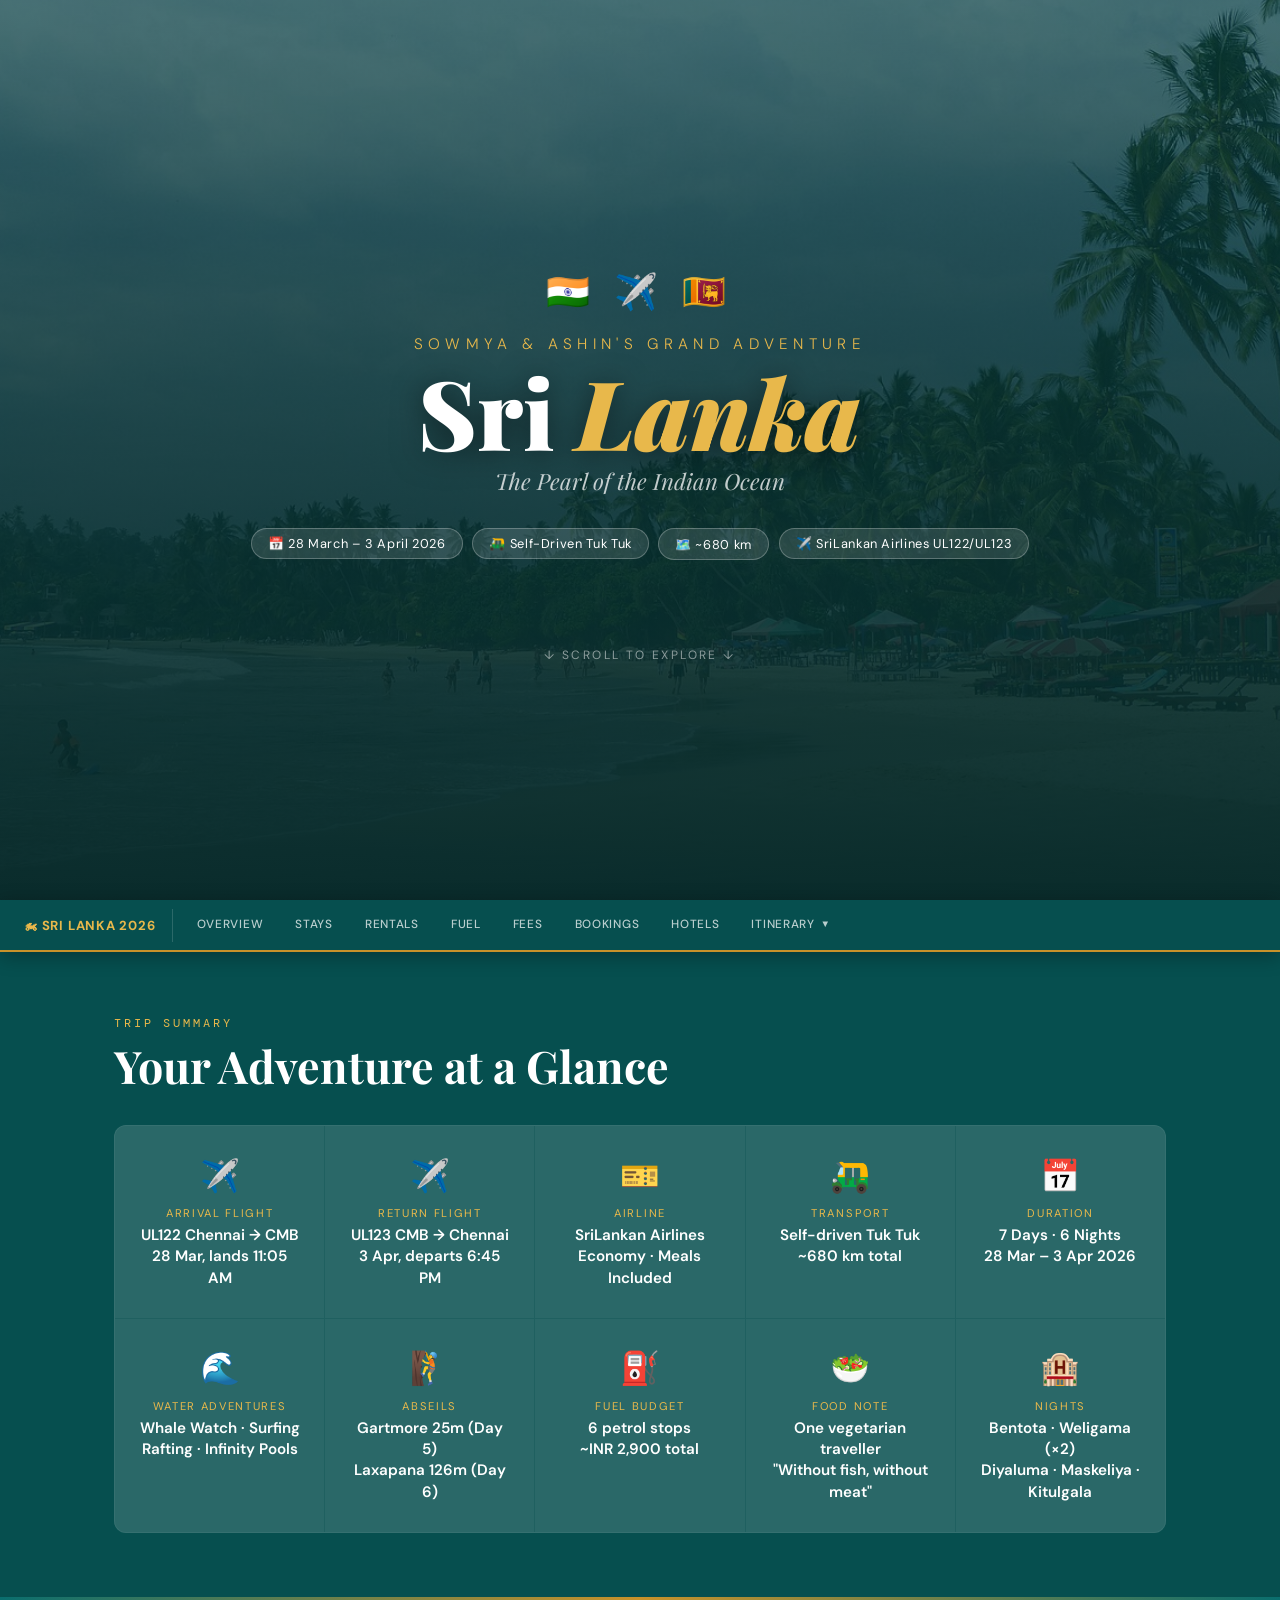
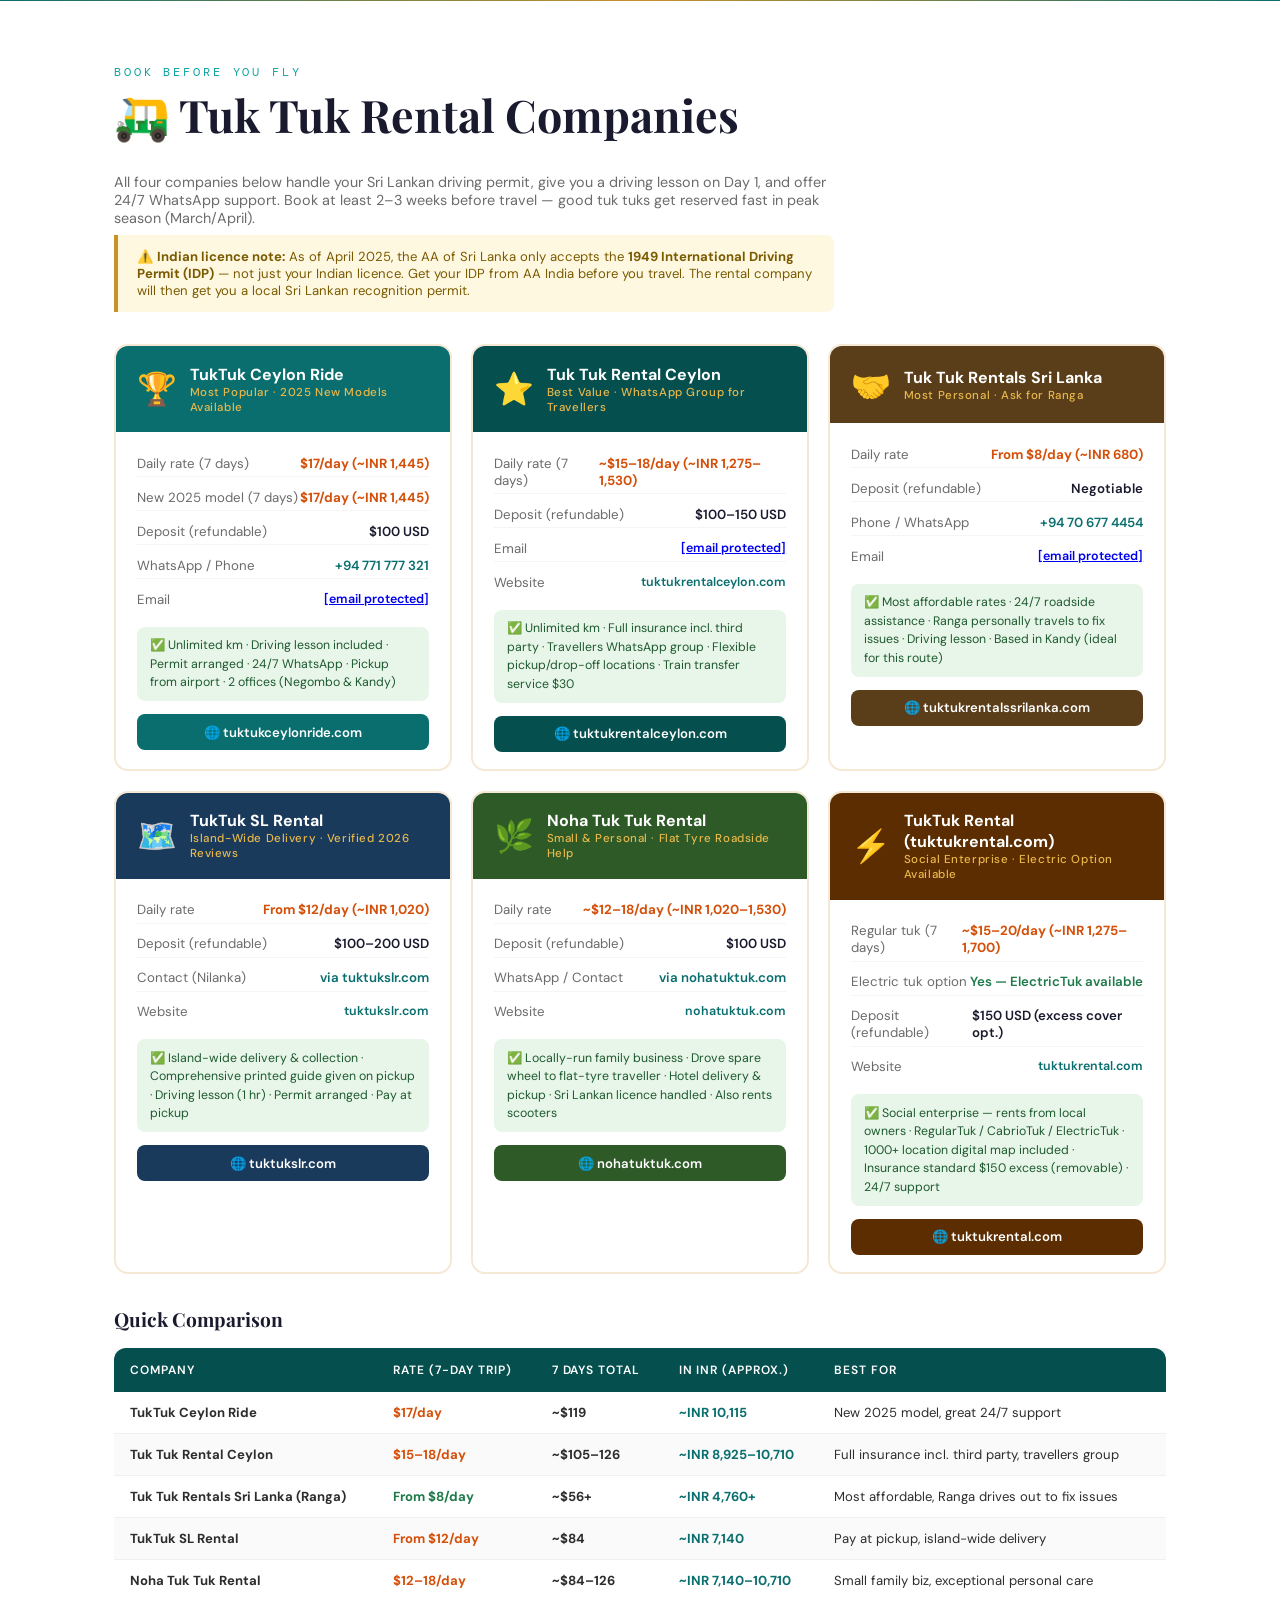
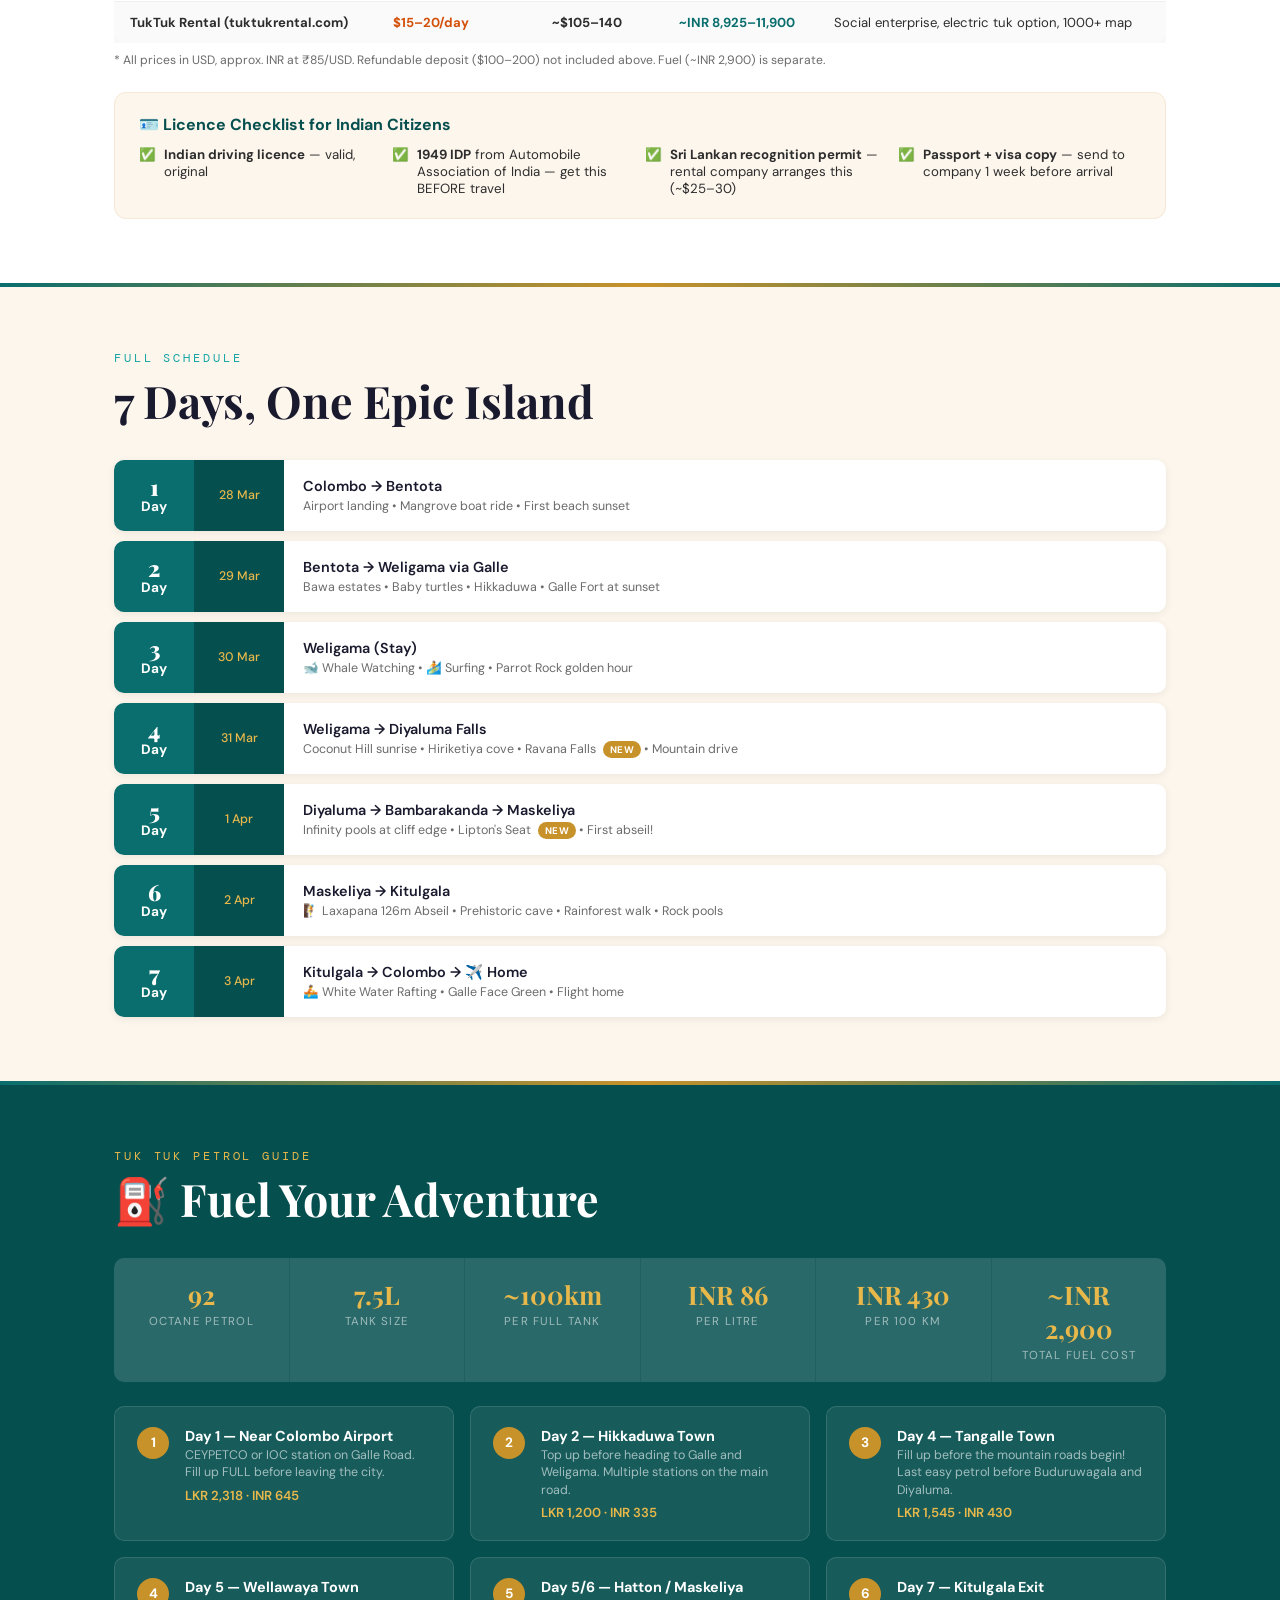
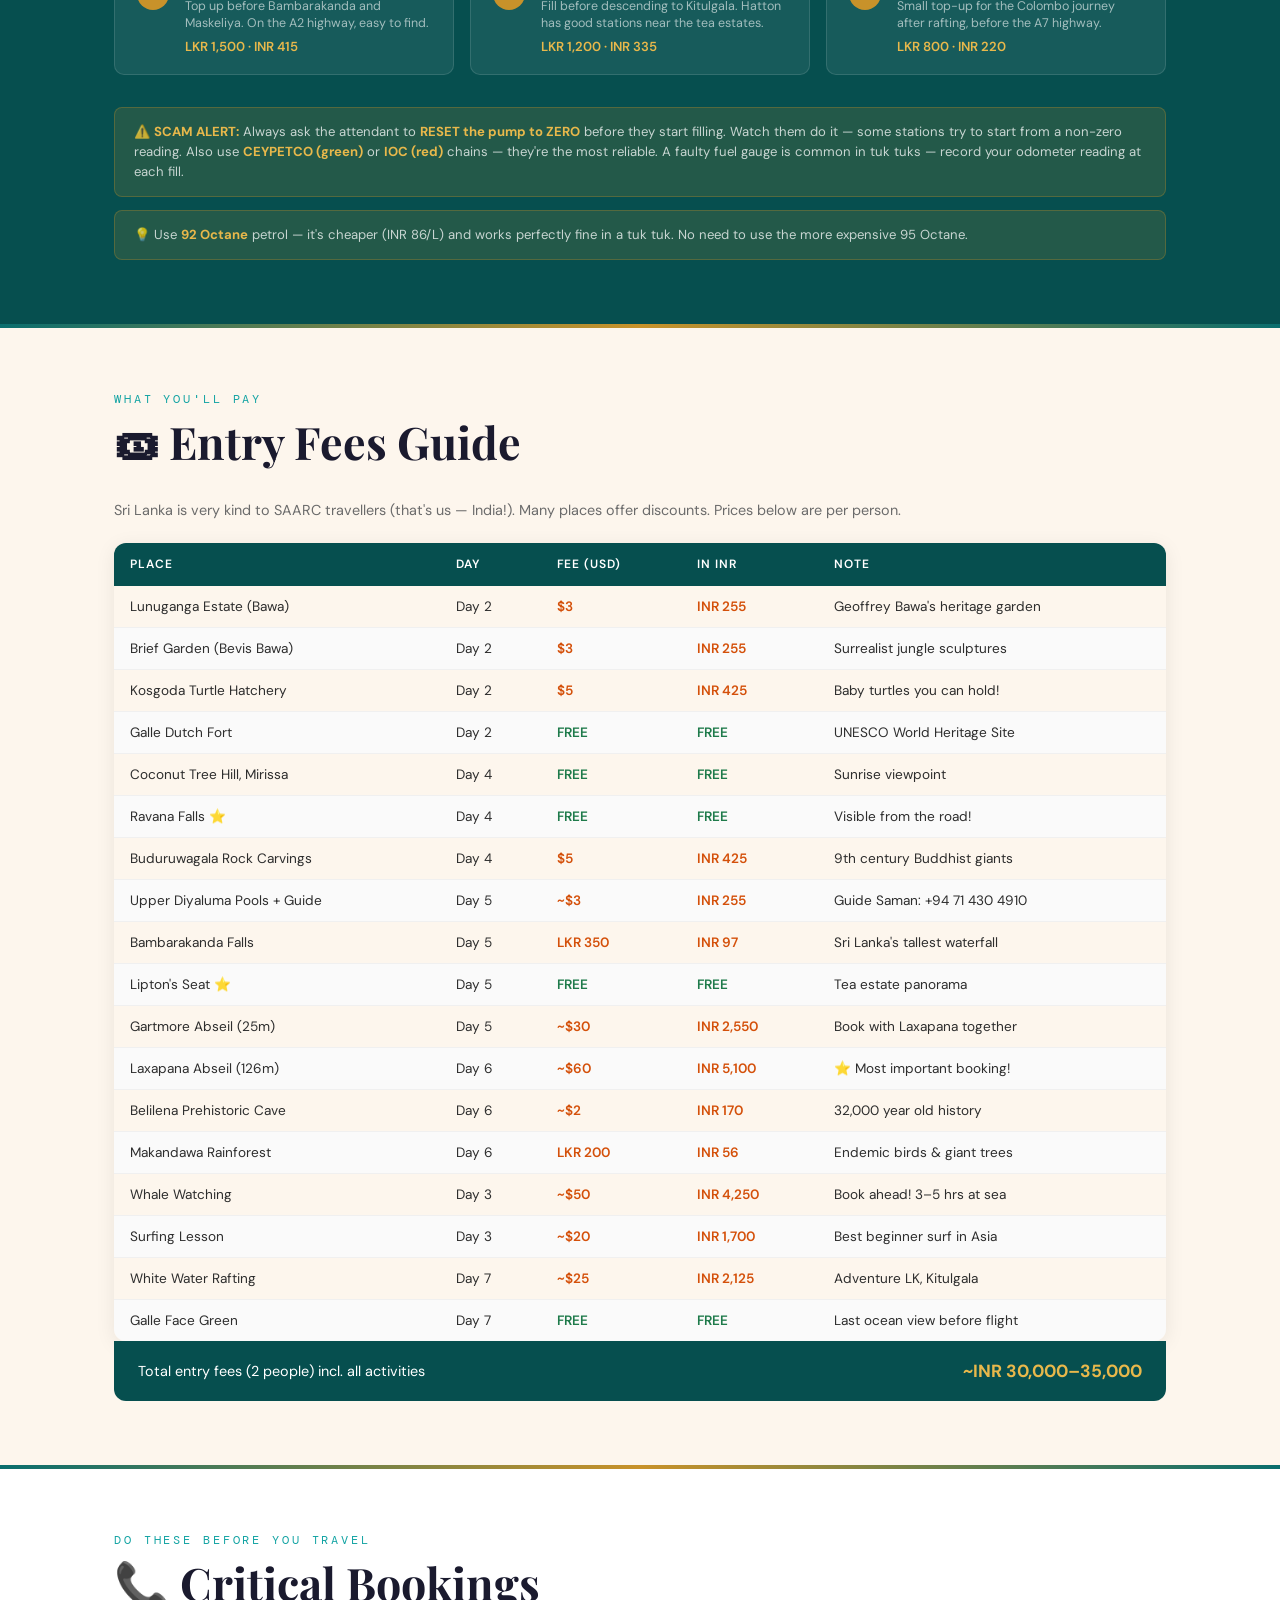
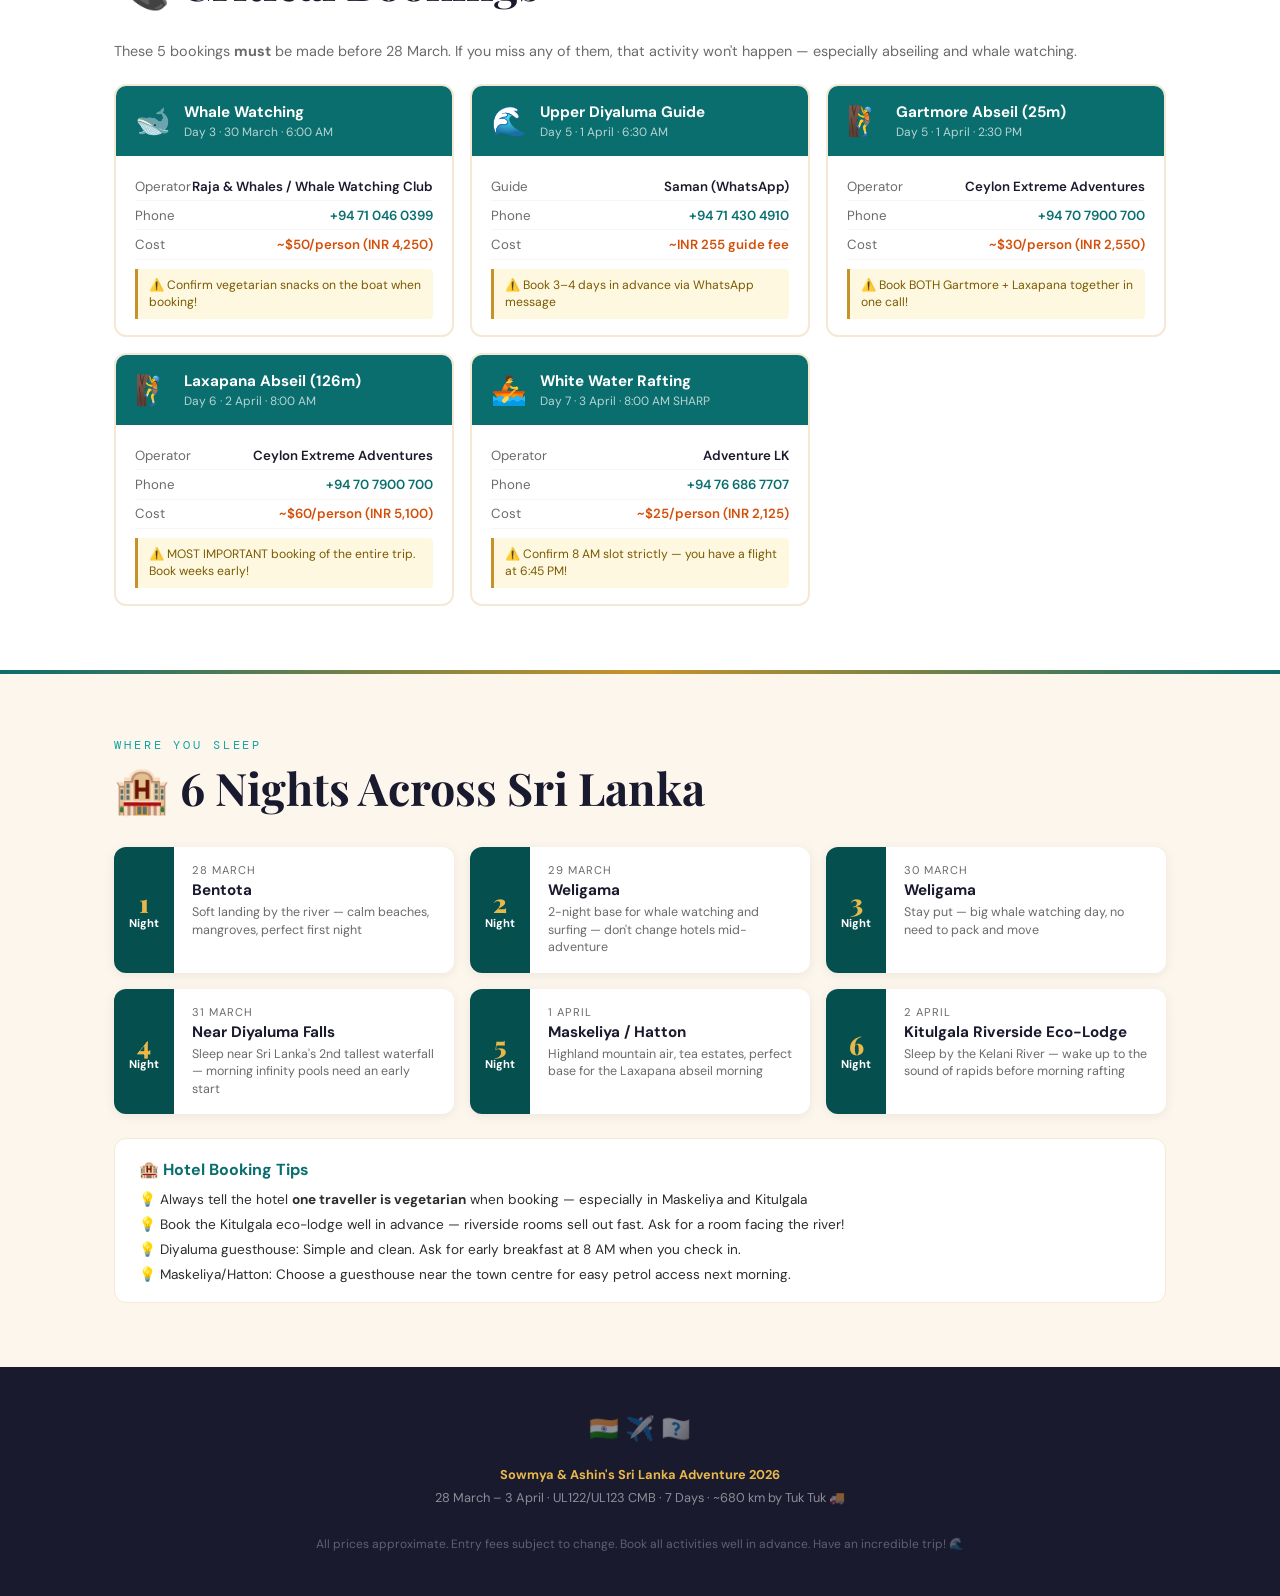
==== commit 488c6d71: "Hotels updated" ====
--- a/index.html
+++ b/index.html
@@ -934,6 +934,7 @@
     <a href="#fuel">Fuel</a>
     <a href="#fees">Fees</a>
     <a href="#bookings">Bookings</a>
+    <a href="hotels.html">Hotels</a>
     <div class="nav-dropdown" id="itinDropdown">
       <button class="nav-dropdown-btn" id="itinBtn">Itinerary <span class="nav-caret">&#9660;</span></button>
       <div class="nav-dropdown-menu">
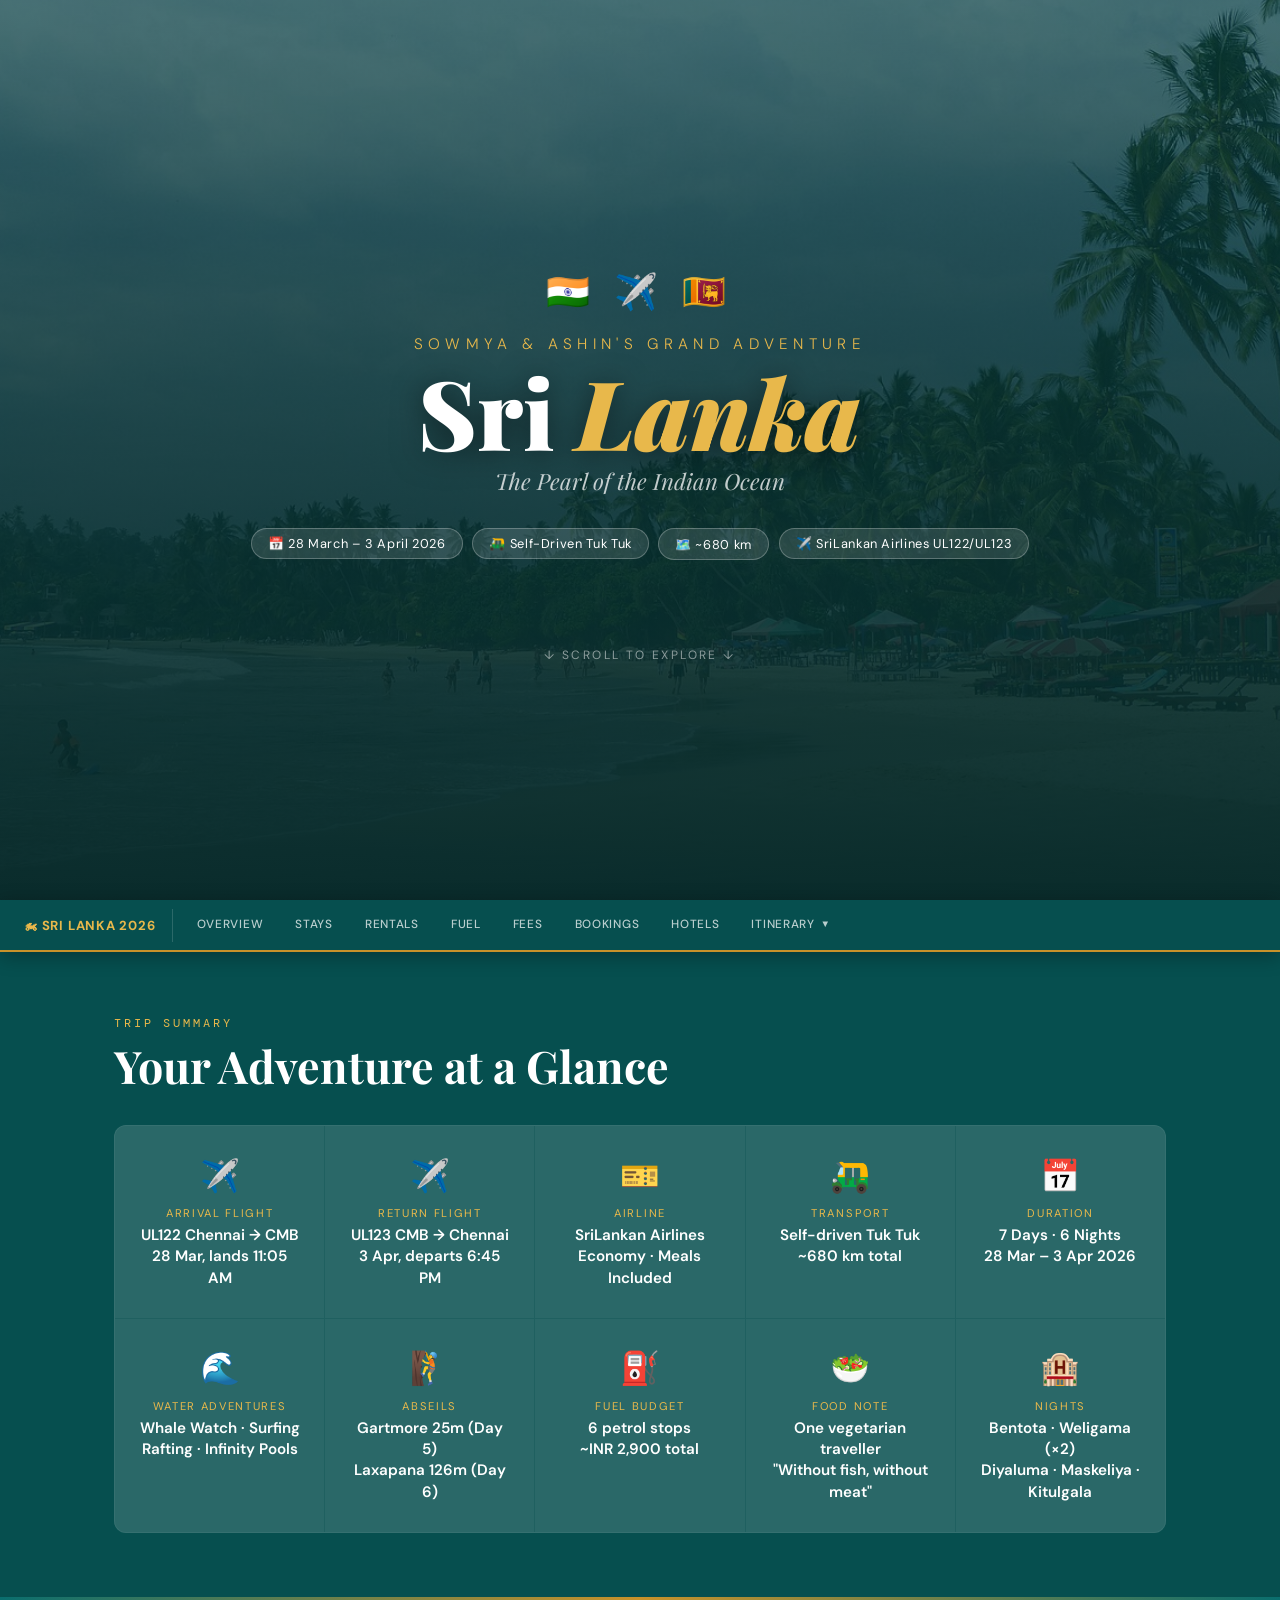
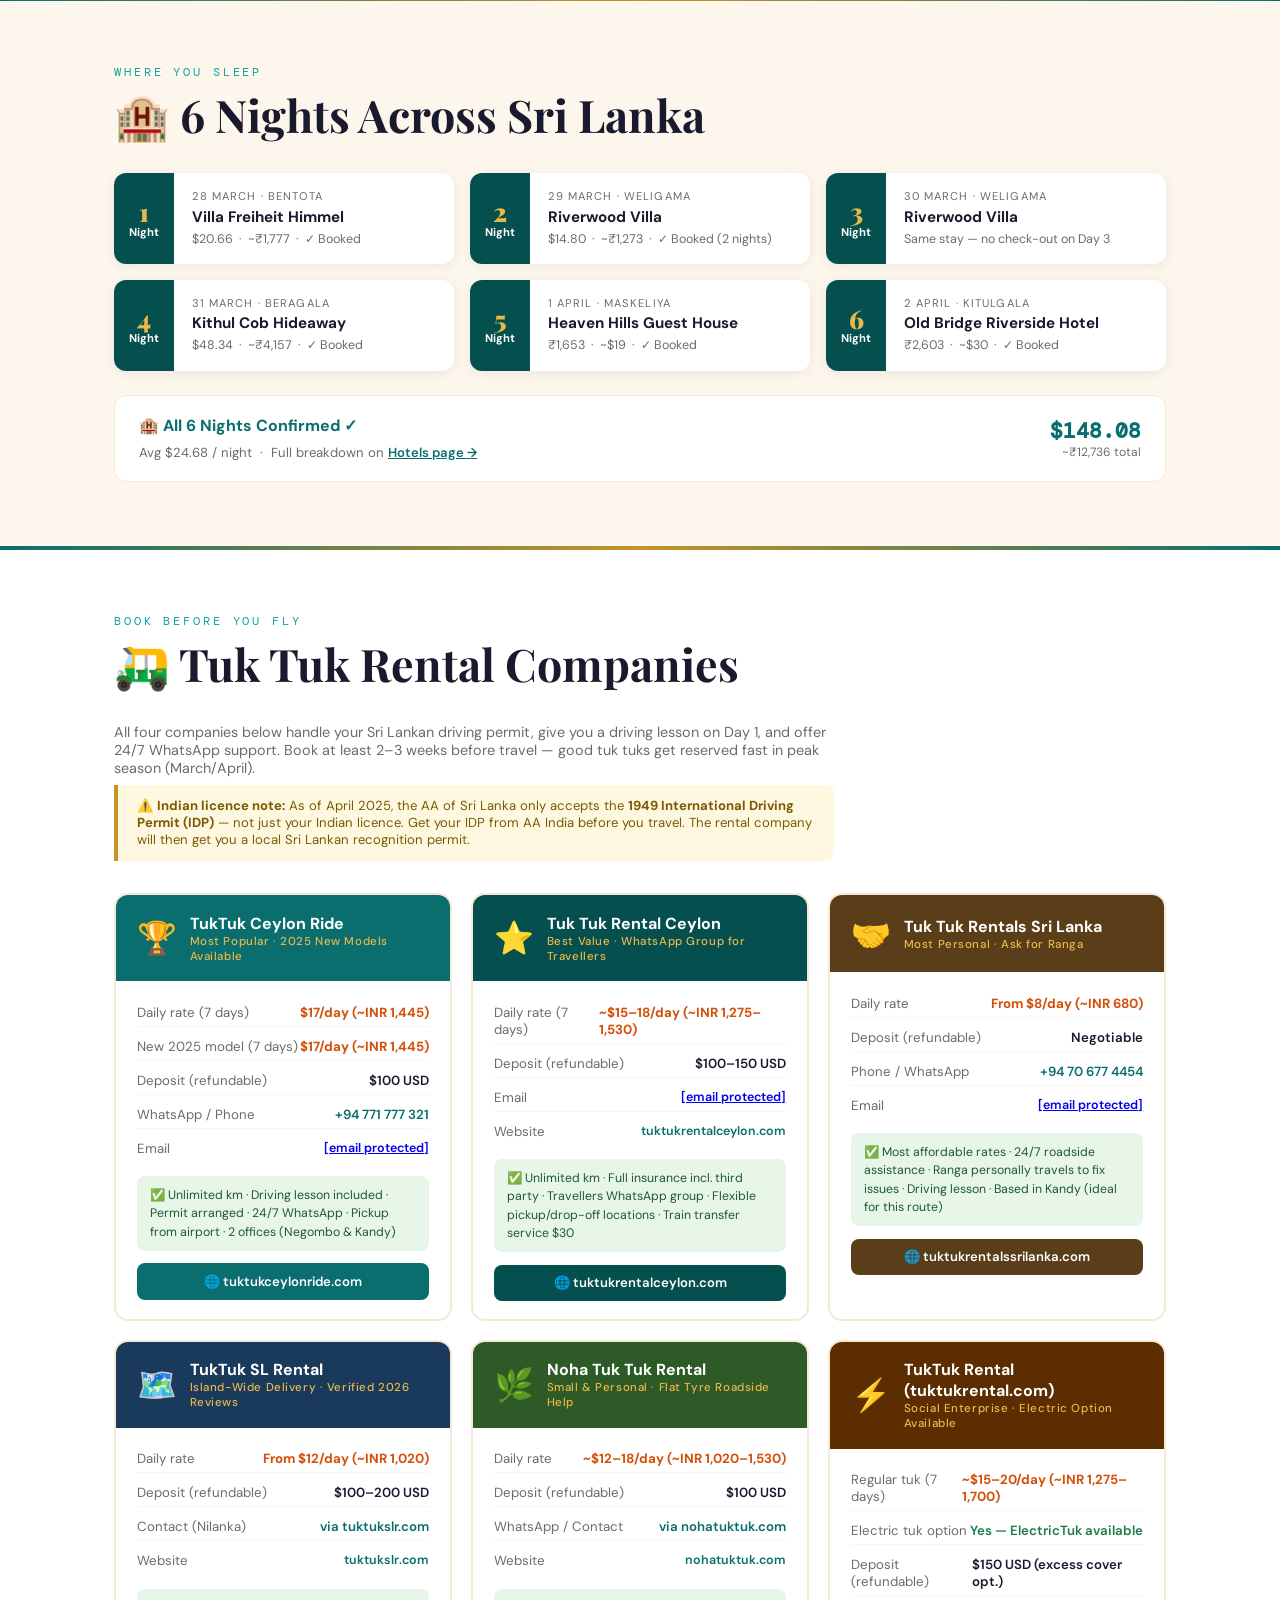
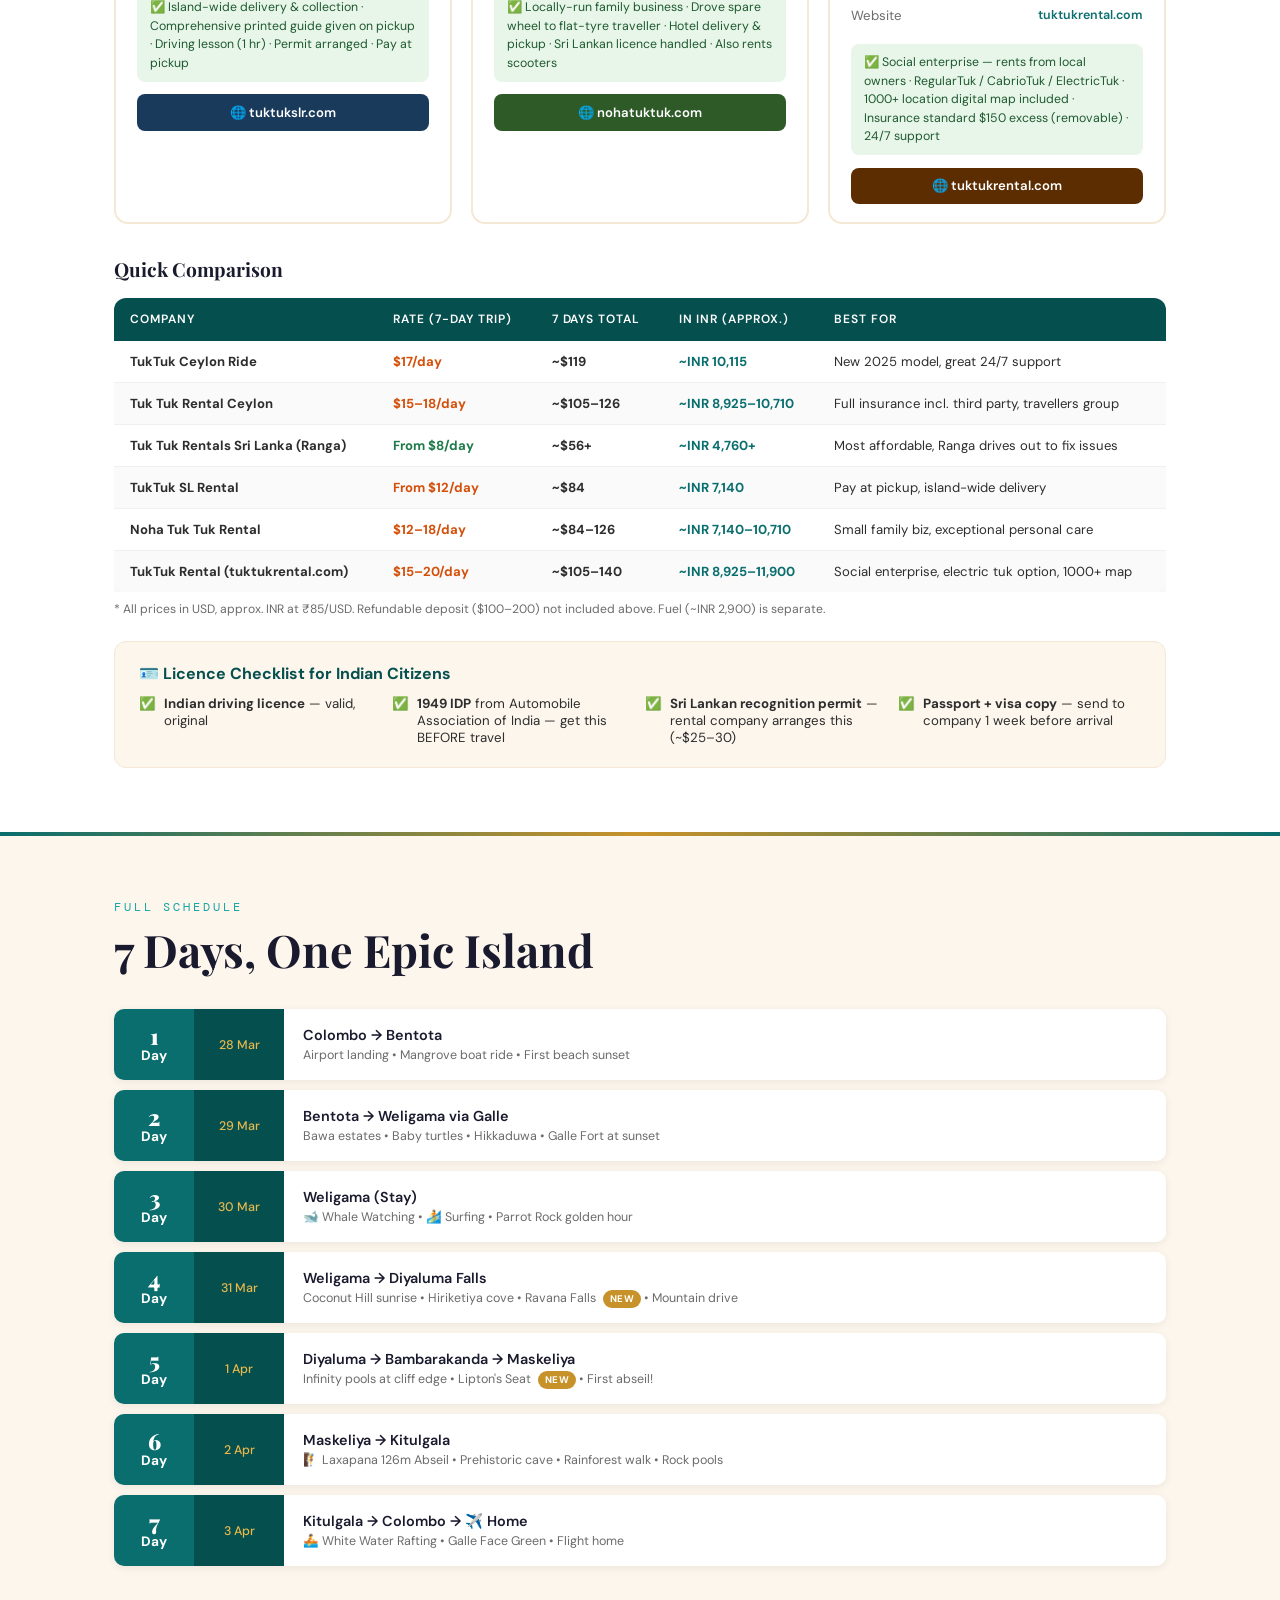
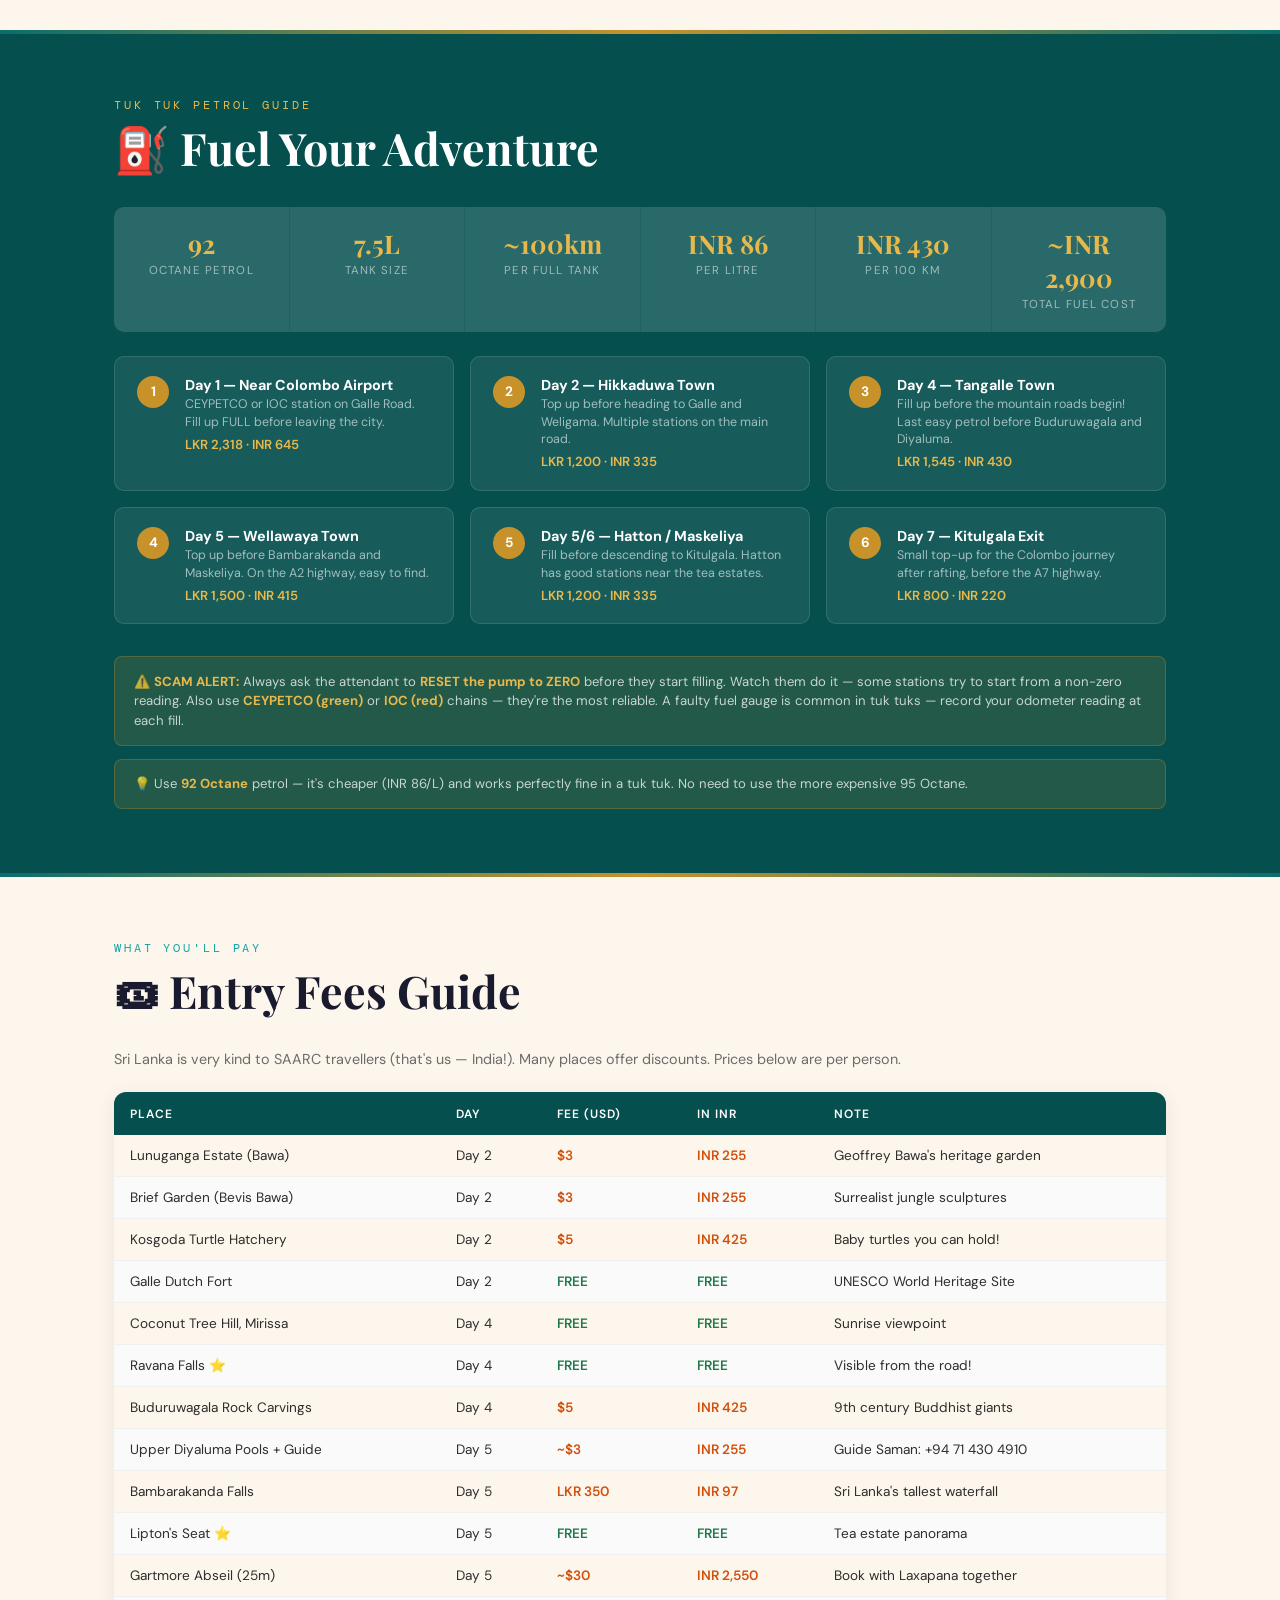
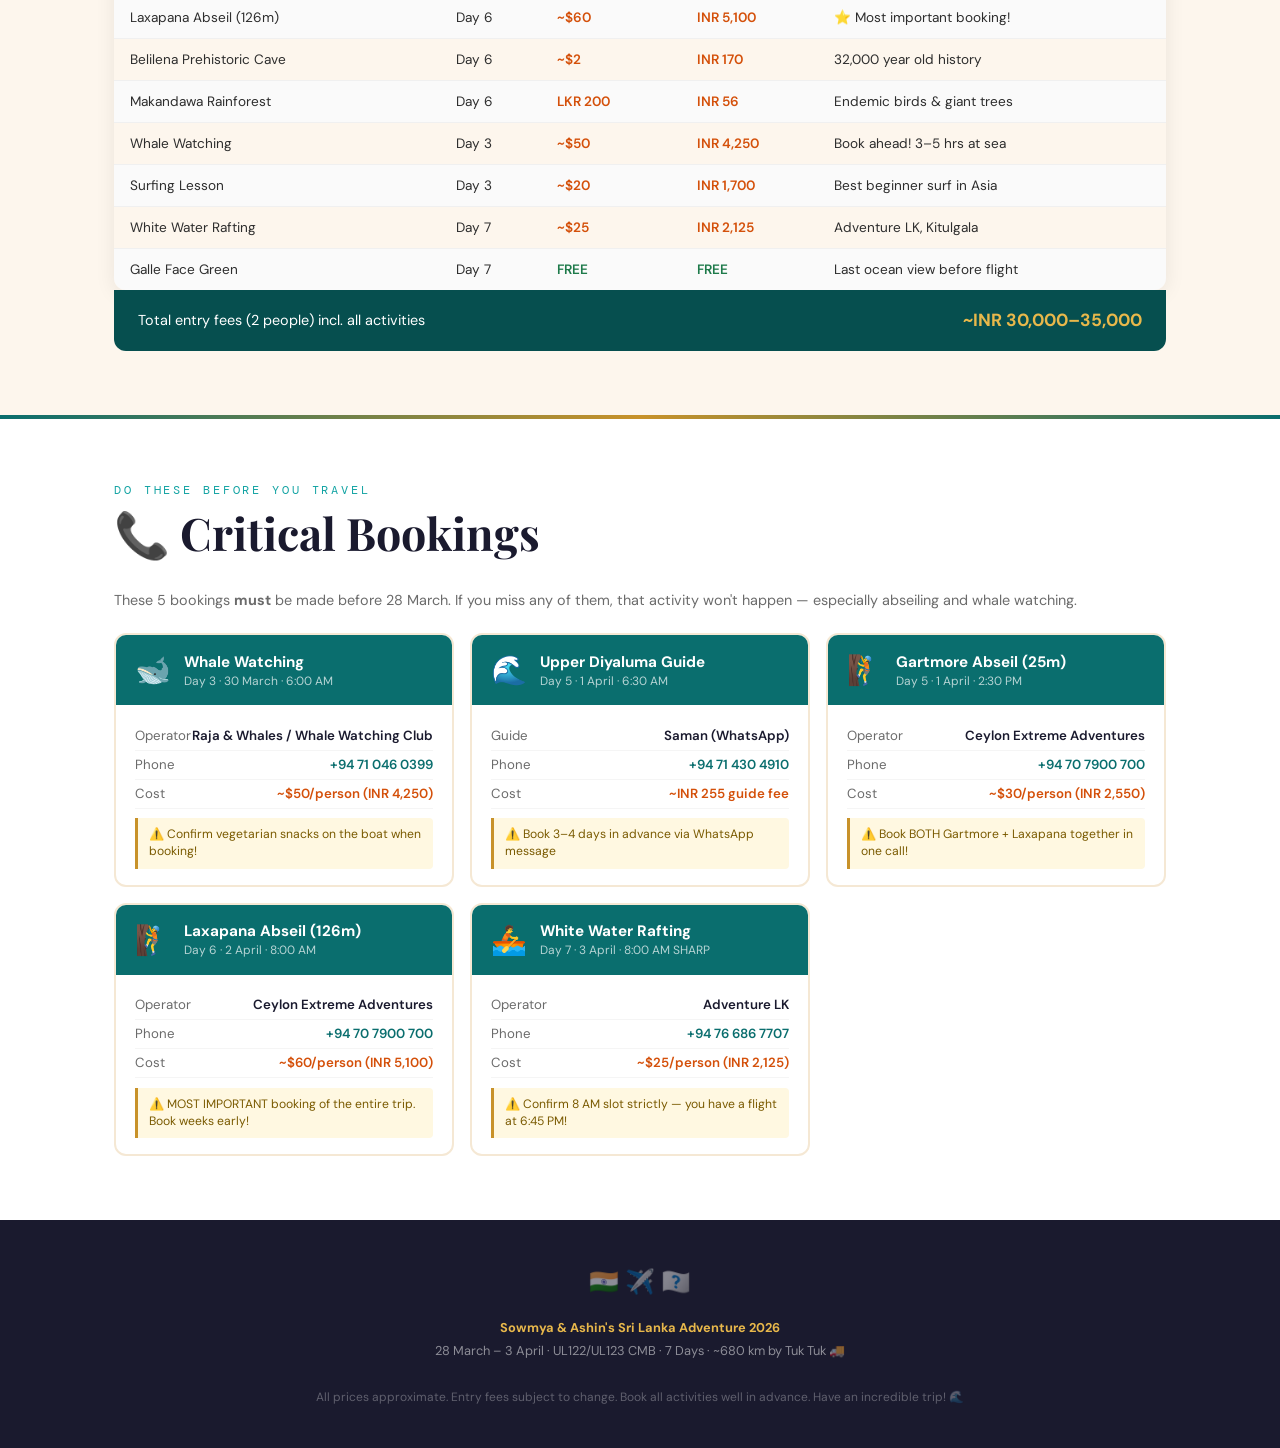
==== commit fce55a9e: "Hotels summary in main page" ====
--- a/index.html
+++ b/index.html
@@ -972,6 +972,76 @@
 
 <div class="section-divider"></div>
 
+<!-- ACCOMMODATION -->
+<section id="accommodation">
+  <div class="container">
+    <div class="section-label">Where You Sleep</div>
+    <h2 class="section-title">🏨 6 Nights Across Sri Lanka</h2>
+    <div class="accom-grid">
+      <div class="accom-card">
+        <div class="accom-night"><div class="night-num">1</div><div>Night</div></div>
+        <div class="accom-info">
+          <div class="accom-date">28 March · Bentota</div>
+          <div class="accom-place">Villa Freiheit Himmel</div>
+          <div class="accom-why">$20.66 &nbsp;·&nbsp; ~₹1,777 &nbsp;·&nbsp; ✓ Booked</div>
+        </div>
+      </div>
+      <div class="accom-card">
+        <div class="accom-night"><div class="night-num">2</div><div>Night</div></div>
+        <div class="accom-info">
+          <div class="accom-date">29 March · Weligama</div>
+          <div class="accom-place">Riverwood Villa</div>
+          <div class="accom-why">$14.80 &nbsp;·&nbsp; ~₹1,273 &nbsp;·&nbsp; ✓ Booked (2 nights)</div>
+        </div>
+      </div>
+      <div class="accom-card">
+        <div class="accom-night"><div class="night-num">3</div><div>Night</div></div>
+        <div class="accom-info">
+          <div class="accom-date">30 March · Weligama</div>
+          <div class="accom-place">Riverwood Villa</div>
+          <div class="accom-why">Same stay — no check-out on Day 3</div>
+        </div>
+      </div>
+      <div class="accom-card">
+        <div class="accom-night"><div class="night-num">4</div><div>Night</div></div>
+        <div class="accom-info">
+          <div class="accom-date">31 March · Beragala</div>
+          <div class="accom-place">Kithul Cob Hideaway</div>
+          <div class="accom-why">$48.34 &nbsp;·&nbsp; ~₹4,157 &nbsp;·&nbsp; ✓ Booked</div>
+        </div>
+      </div>
+      <div class="accom-card">
+        <div class="accom-night"><div class="night-num">5</div><div>Night</div></div>
+        <div class="accom-info">
+          <div class="accom-date">1 April · Maskeliya</div>
+          <div class="accom-place">Heaven Hills Guest House</div>
+          <div class="accom-why">₹1,653 &nbsp;·&nbsp; ~$19 &nbsp;·&nbsp; ✓ Booked</div>
+        </div>
+      </div>
+      <div class="accom-card">
+        <div class="accom-night"><div class="night-num">6</div><div>Night</div></div>
+        <div class="accom-info">
+          <div class="accom-date">2 April · Kitulgala</div>
+          <div class="accom-place">Old Bridge Riverside Hotel</div>
+          <div class="accom-why">₹2,603 &nbsp;·&nbsp; ~$30 &nbsp;·&nbsp; ✓ Booked</div>
+        </div>
+      </div>
+    </div>
+    <div style="margin-top:1.5rem;padding:1.2rem 1.5rem;background:white;border-radius:12px;border:1px solid var(--cream-dark);display:flex;align-items:center;justify-content:space-between;flex-wrap:wrap;gap:1rem;">
+      <div>
+        <strong style="color:var(--teal);display:block;margin-bottom:0.3rem;">🏨 All 6 Nights Confirmed ✓</strong>
+        <span style="font-size:0.82rem;color:var(--muted);">Avg $24.68 / night &nbsp;·&nbsp; Full breakdown on <a href="hotels.html" style="color:var(--teal);font-weight:600;">Hotels page →</a></span>
+      </div>
+      <div style="text-align:right;">
+        <div style="font-family:'DM Mono',monospace;font-size:1.3rem;font-weight:700;color:var(--teal);">$148.08</div>
+        <div style="font-size:0.75rem;color:var(--muted);">~₹12,736 total</div>
+      </div>
+    </div>
+  </div>
+</section>
+
+<div class="section-divider"></div>
+
 <!-- TUK TUK RENTALS -->
 <section id="tuktuk" style="background: white;">
   <div class="container">
@@ -1448,33 +1518,6 @@
   </div>
 </section>
 
-<div class="section-divider"></div>
-
-<!-- ACCOMMODATION -->
-<section id="accommodation">
-  <div class="container">
-    <div class="section-label">Where You Sleep</div>
-    <h2 class="section-title">🏨 6 Nights Across Sri Lanka</h2>
-    <div class="accom-grid">
-      <div class="accom-card"><div class="accom-night"><div class="night-num">1</div><div>Night</div></div><div class="accom-info"><div class="accom-date">28 March</div><div class="accom-place">Bentota</div><div class="accom-why">Soft landing by the river — calm beaches, mangroves, perfect first night</div></div></div>
-      <div class="accom-card"><div class="accom-night"><div class="night-num">2</div><div>Night</div></div><div class="accom-info"><div class="accom-date">29 March</div><div class="accom-place">Weligama</div><div class="accom-why">2-night base for whale watching and surfing — don't change hotels mid-adventure</div></div></div>
-      <div class="accom-card"><div class="accom-night"><div class="night-num">3</div><div>Night</div></div><div class="accom-info"><div class="accom-date">30 March</div><div class="accom-place">Weligama</div><div class="accom-why">Stay put — big whale watching day, no need to pack and move</div></div></div>
-      <div class="accom-card"><div class="accom-night"><div class="night-num">4</div><div>Night</div></div><div class="accom-info"><div class="accom-date">31 March</div><div class="accom-place">Near Diyaluma Falls</div><div class="accom-why">Sleep near Sri Lanka's 2nd tallest waterfall — morning infinity pools need an early start</div></div></div>
-      <div class="accom-card"><div class="accom-night"><div class="night-num">5</div><div>Night</div></div><div class="accom-info"><div class="accom-date">1 April</div><div class="accom-place">Maskeliya / Hatton</div><div class="accom-why">Highland mountain air, tea estates, perfect base for the Laxapana abseil morning</div></div></div>
-      <div class="accom-card"><div class="accom-night"><div class="night-num">6</div><div>Night</div></div><div class="accom-info"><div class="accom-date">2 April</div><div class="accom-place">Kitulgala Riverside Eco-Lodge</div><div class="accom-why">Sleep by the Kelani River — wake up to the sound of rapids before morning rafting</div></div></div>
-    </div>
-    <div style="margin-top:1.5rem;padding:1.2rem 1.5rem;background:white;border-radius:12px;border:1px solid var(--cream-dark);">
-      <strong style="color:var(--teal);display:block;margin-bottom:0.7rem;">🏨 Hotel Booking Tips</strong>
-      <ul style="list-style:none;display:flex;flex-direction:column;gap:0.5rem;">
-        <li style="font-size:0.85rem;color:var(--text);">💡 Always tell the hotel <strong>one traveller is vegetarian</strong> when booking — especially in Maskeliya and Kitulgala</li>
-        <li style="font-size:0.85rem;color:var(--text);">💡 Book the Kitulgala eco-lodge well in advance — riverside rooms sell out fast. Ask for a room facing the river!</li>
-        <li style="font-size:0.85rem;color:var(--text);">💡 Diyaluma guesthouse: Simple and clean. Ask for early breakfast at 8 AM when you check in.</li>
-        <li style="font-size:0.85rem;color:var(--text);">💡 Maskeliya/Hatton: Choose a guesthouse near the town centre for easy petrol access next morning.</li>
-      </ul>
-    </div>
-  </div>
-</section>
-
 <script>
 
   // ── SMOOTH SCROLL ──────────────────────────────────────────────────────────
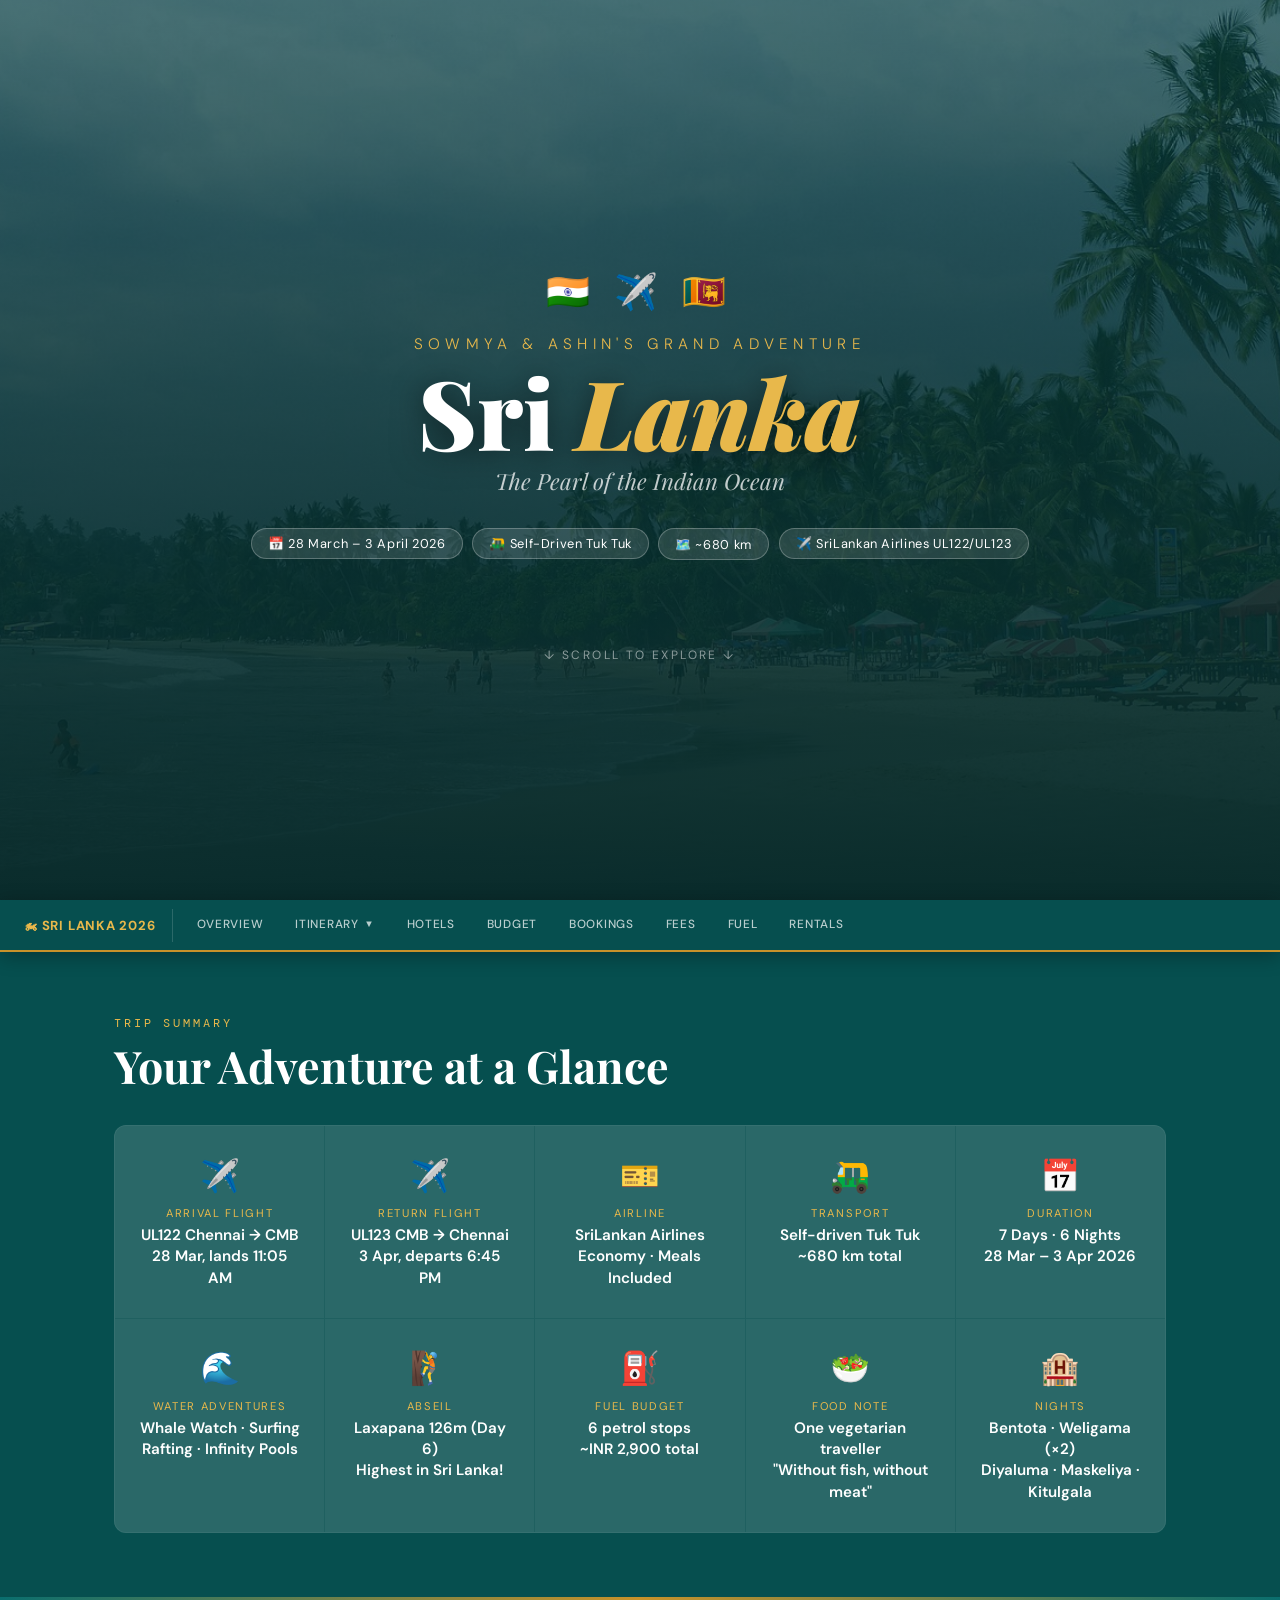
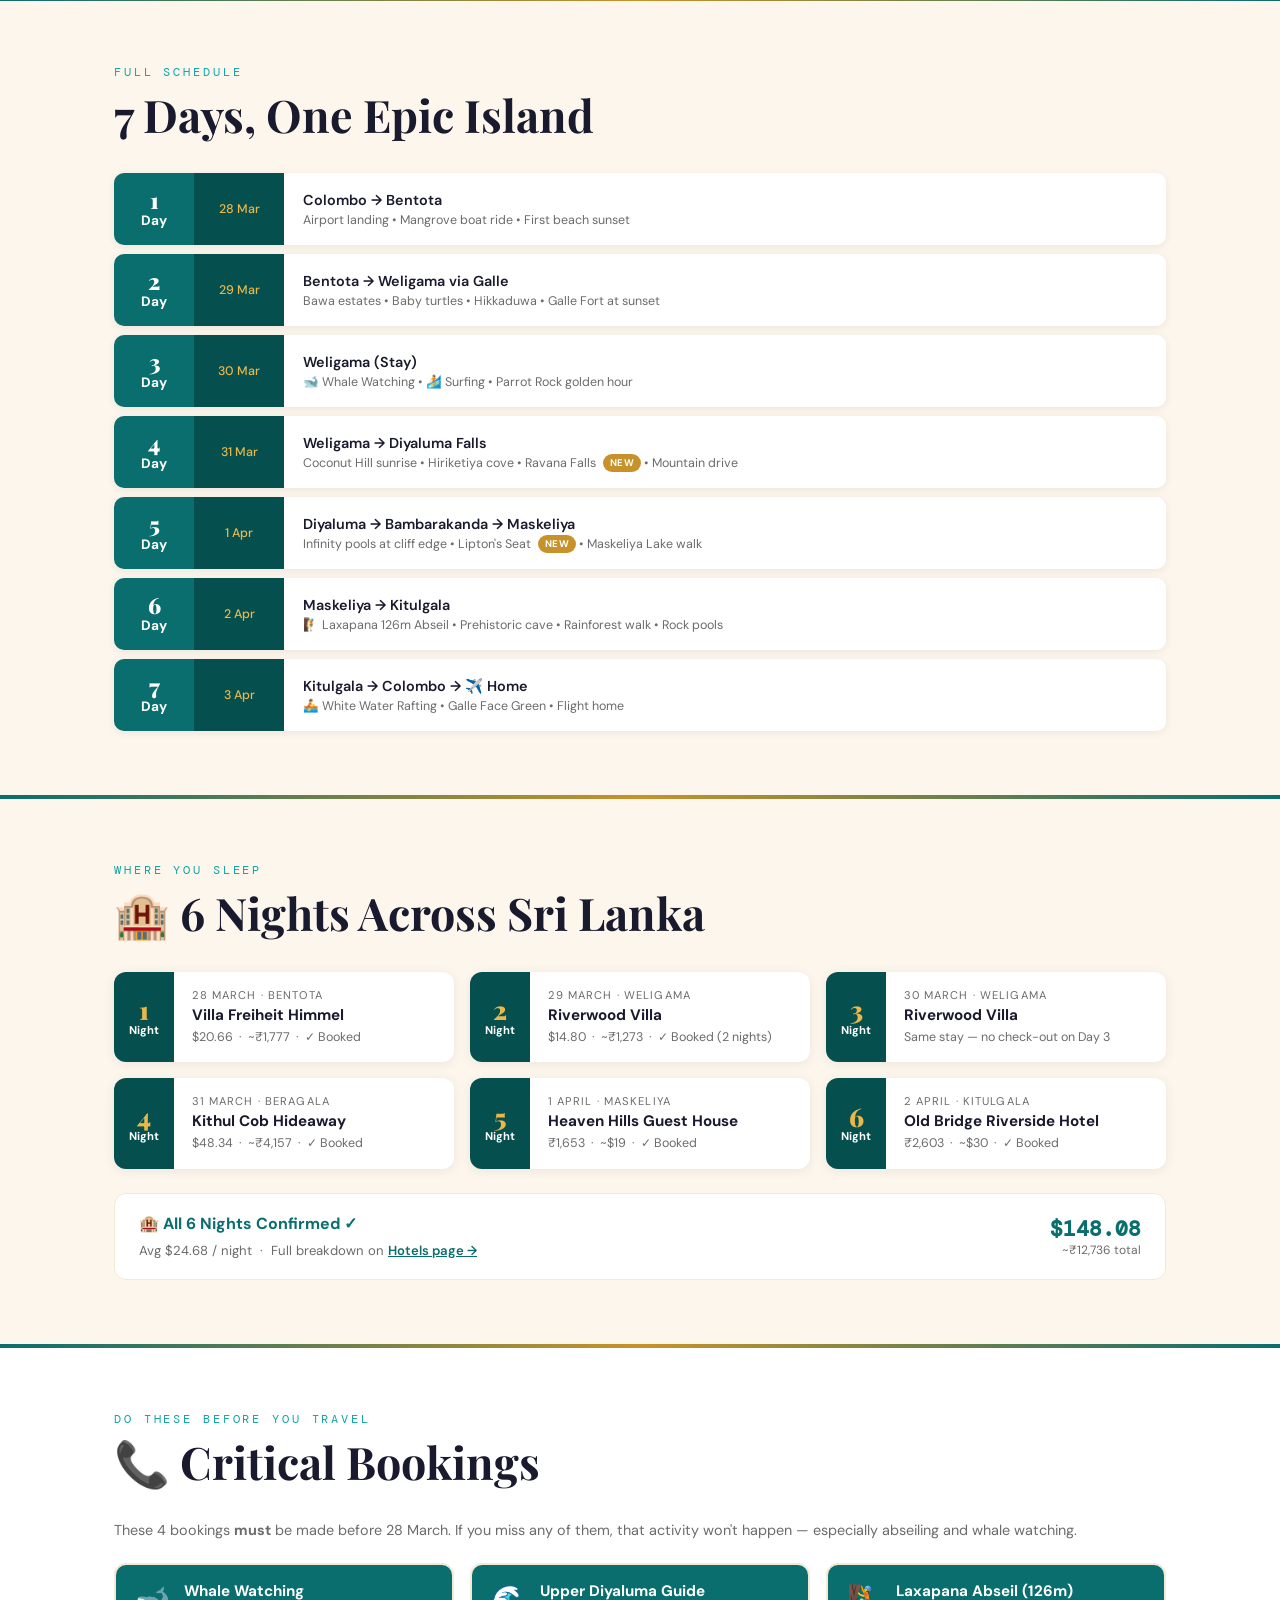
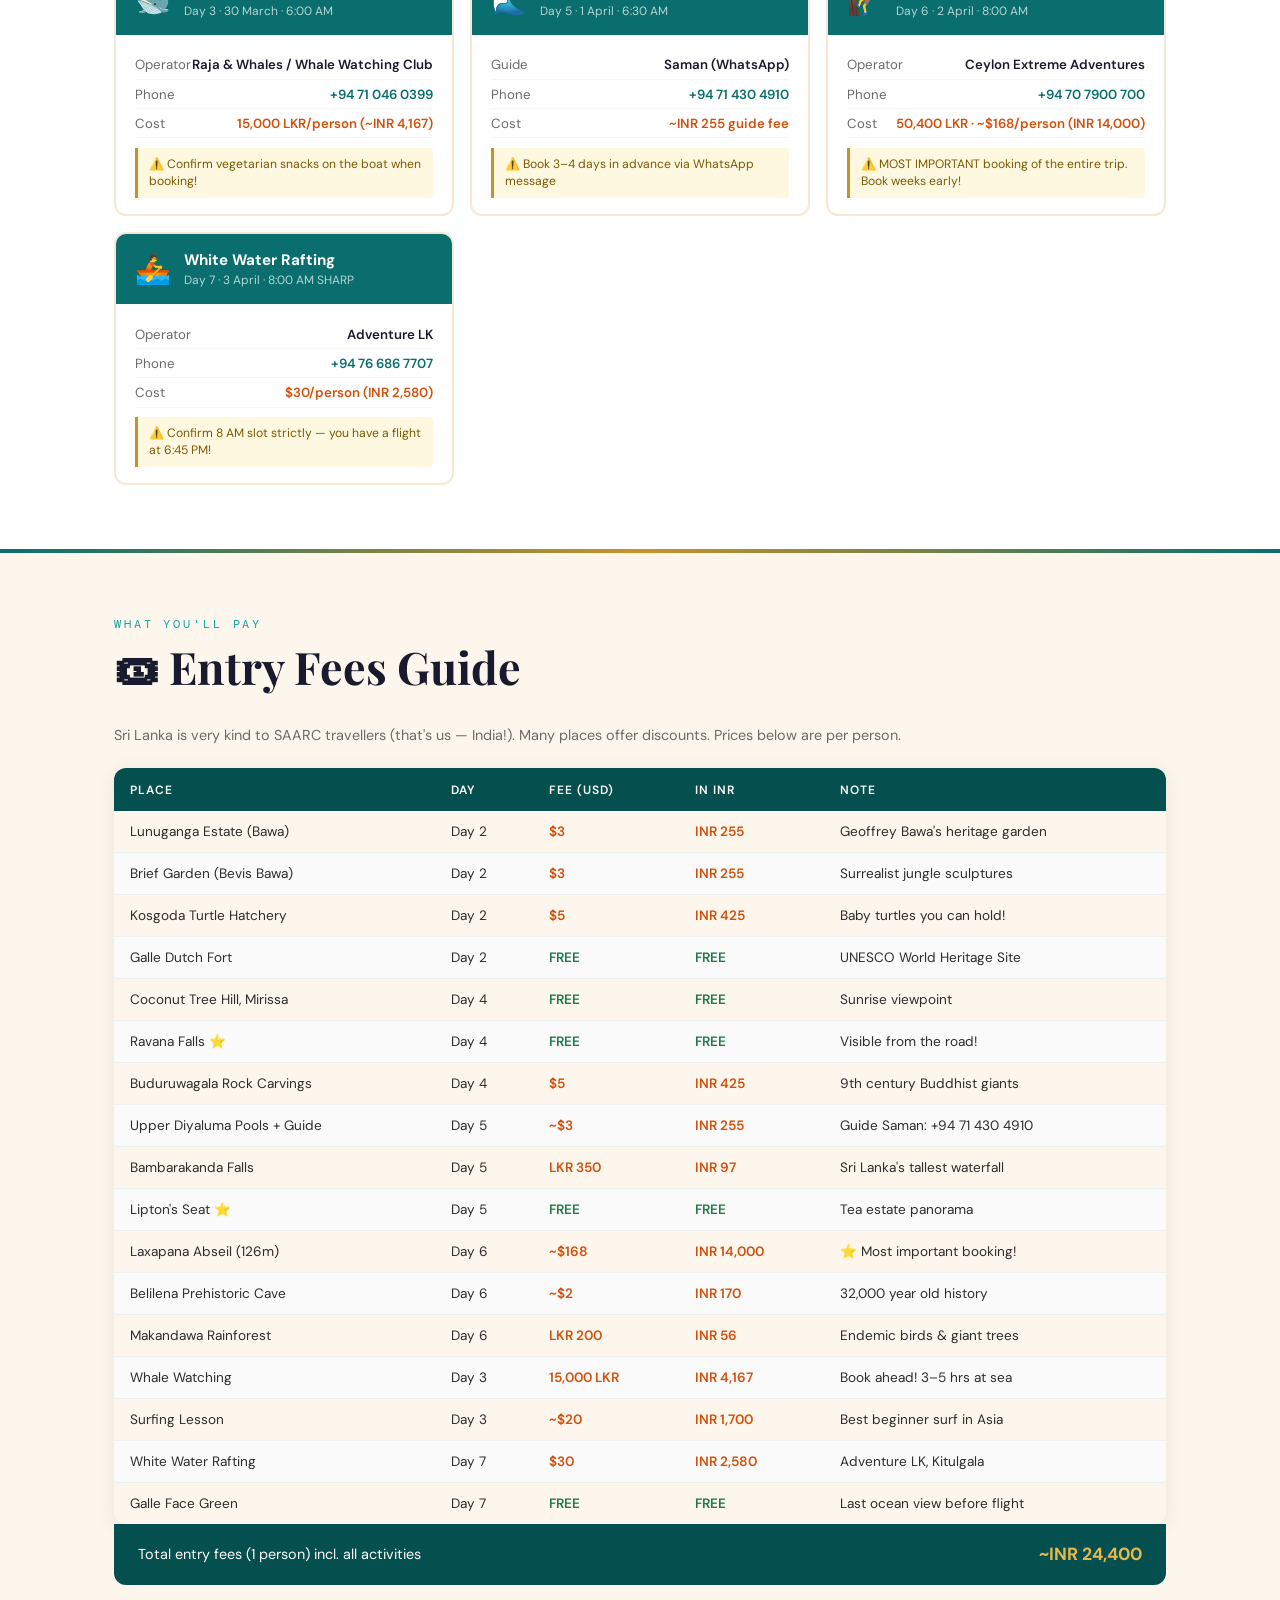
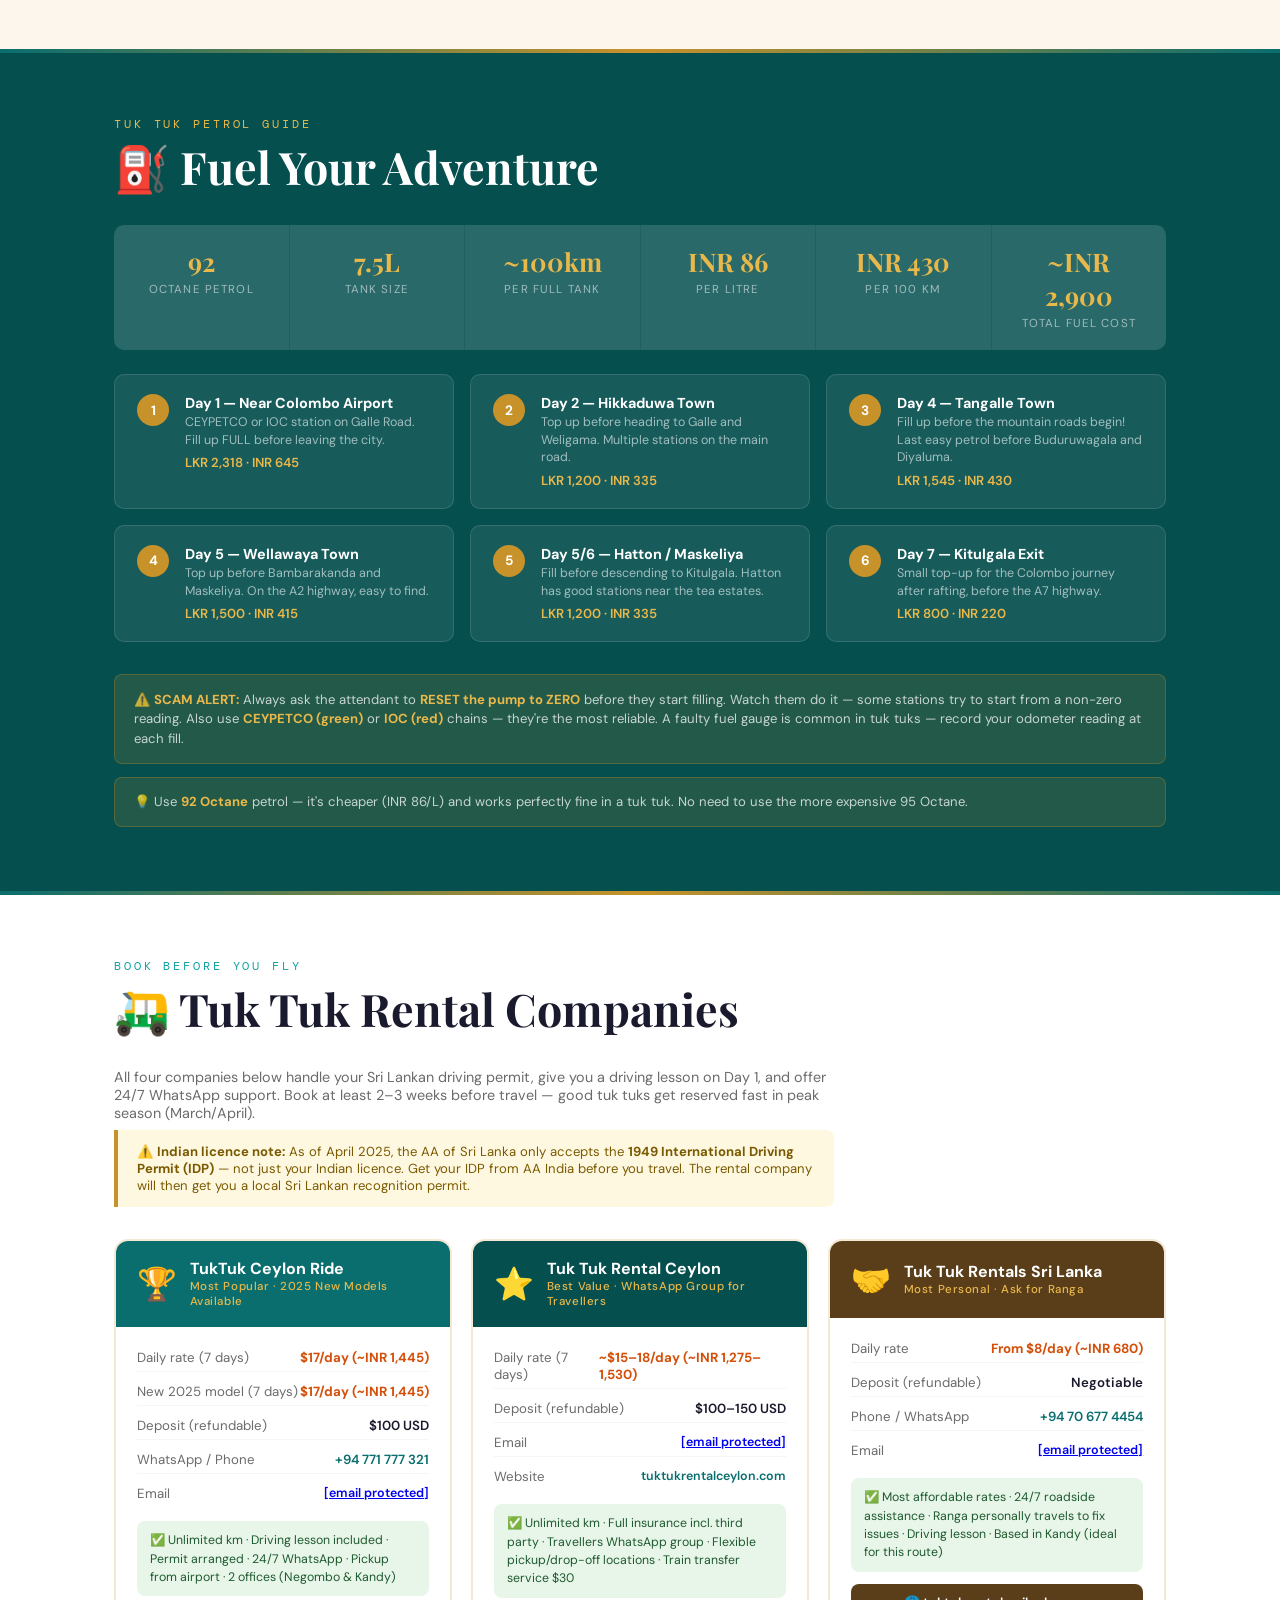
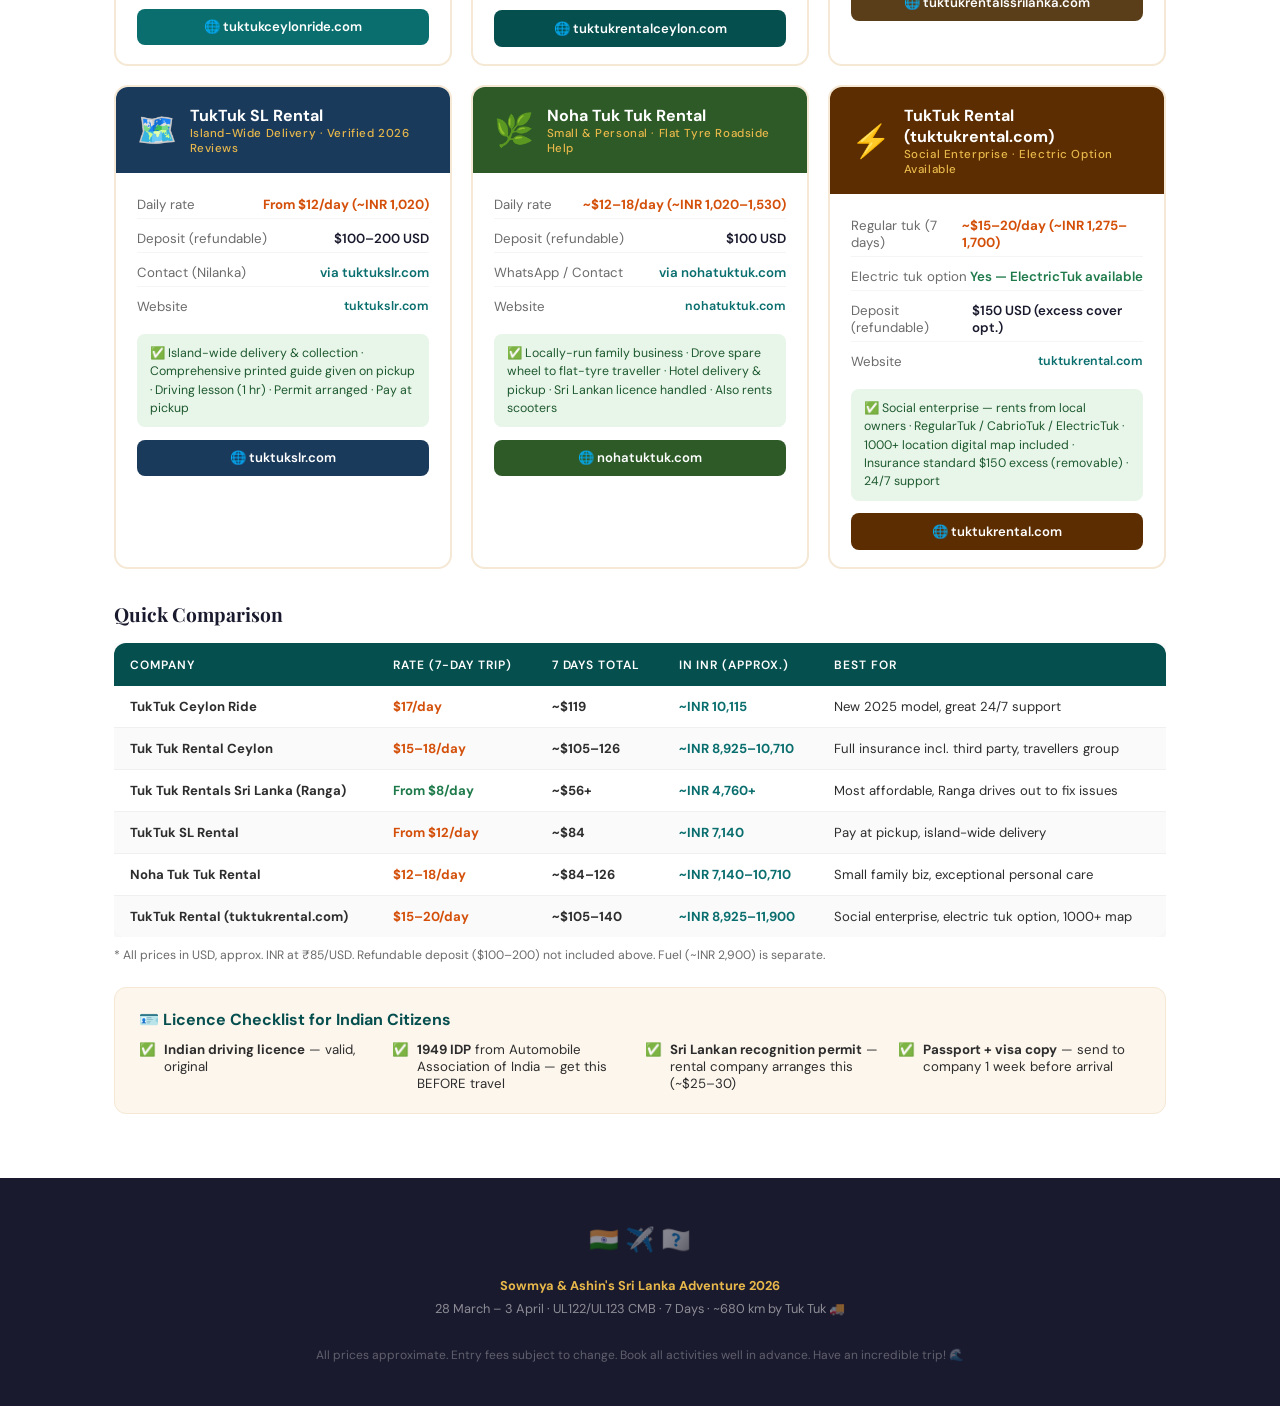
==== commit f60086d3: "Major site overhaul: budget page, nav reflow, price updates - Add budget.html: full per-person cost " ====
--- a/index.html
+++ b/index.html
@@ -929,12 +929,6 @@
   </button>
   <div class="nav-links" id="navLinks">
     <a href="#overview">Overview</a>
-    <a href="#accommodation">Stays</a>
-    <a href="#tuktuk">Rentals</a>
-    <a href="#fuel">Fuel</a>
-    <a href="#fees">Fees</a>
-    <a href="#bookings">Bookings</a>
-    <a href="hotels.html">Hotels</a>
     <div class="nav-dropdown" id="itinDropdown">
       <button class="nav-dropdown-btn" id="itinBtn">Itinerary <span class="nav-caret">&#9660;</span></button>
       <div class="nav-dropdown-menu">
@@ -947,6 +941,12 @@
         <a href="day7.html">Day 7 &middot; Rafting &amp; Goodbye</a>
       </div>
     </div>
+    <a href="hotels.html">Hotels</a>
+    <a href="budget.html">Budget</a>
+    <a href="#bookings">Bookings</a>
+    <a href="#fees">Fees</a>
+    <a href="#fuel">Fuel</a>
+    <a href="#tuktuk">Rentals</a>
   </div>
 </nav>
 
@@ -962,10 +962,57 @@
       <div class="overview-card"><span class="oc-icon">🛺</span><div class="oc-label">Transport</div><div class="oc-value">Self-driven Tuk Tuk<br>~680 km total</div></div>
       <div class="overview-card"><span class="oc-icon">📅</span><div class="oc-label">Duration</div><div class="oc-value">7 Days · 6 Nights<br>28 Mar – 3 Apr 2026</div></div>
       <div class="overview-card"><span class="oc-icon">🌊</span><div class="oc-label">Water Adventures</div><div class="oc-value">Whale Watch · Surfing<br>Rafting · Infinity Pools</div></div>
-      <div class="overview-card"><span class="oc-icon">🧗</span><div class="oc-label">Abseils</div><div class="oc-value">Gartmore 25m (Day 5)<br>Laxapana 126m (Day 6)</div></div>
+      <div class="overview-card"><span class="oc-icon">🧗</span><div class="oc-label">Abseil</div><div class="oc-value">Laxapana 126m (Day 6)<br>Highest in Sri Lanka!</div></div>
       <div class="overview-card"><span class="oc-icon">⛽</span><div class="oc-label">Fuel Budget</div><div class="oc-value">6 petrol stops<br>~INR 2,900 total</div></div>
       <div class="overview-card"><span class="oc-icon">🥗</span><div class="oc-label">Food Note</div><div class="oc-value">One vegetarian traveller<br>"Without fish, without meat"</div></div>
       <div class="overview-card"><span class="oc-icon">🏨</span><div class="oc-label">Nights</div><div class="oc-value">Bentota · Weligama (×2)<br>Diyaluma · Maskeliya · Kitulgala</div></div>
+    </div>
+  </div>
+</section>
+
+<div class="section-divider"></div>
+
+<!-- ITINERARY AT A GLANCE -->
+<section id="glance">
+  <div class="container">
+    <div class="section-label">Full Schedule</div>
+    <h2 class="section-title">7 Days, One Epic Island</h2>
+    <div class="toc-grid">
+      <a class="toc-row" href="day1.html">
+        <div class="toc-day"><div class="day-num">1</div><div>Day</div></div>
+        <div class="toc-date">28 Mar</div>
+        <div class="toc-info"><div class="toc-route">Colombo → Bentota</div><div class="toc-desc">Airport landing • Mangrove boat ride • First beach sunset</div></div>
+      </a>
+      <a class="toc-row" href="day2.html">
+        <div class="toc-day"><div class="day-num">2</div><div>Day</div></div>
+        <div class="toc-date">29 Mar</div>
+        <div class="toc-info"><div class="toc-route">Bentota → Weligama via Galle</div><div class="toc-desc">Bawa estates • Baby turtles • Hikkaduwa • Galle Fort at sunset</div></div>
+      </a>
+      <a class="toc-row" href="day3.html">
+        <div class="toc-day"><div class="day-num">3</div><div>Day</div></div>
+        <div class="toc-date">30 Mar</div>
+        <div class="toc-info"><div class="toc-route">Weligama (Stay)</div><div class="toc-desc">🐋 Whale Watching • 🏄 Surfing • Parrot Rock golden hour</div></div>
+      </a>
+      <a class="toc-row" href="day4.html">
+        <div class="toc-day"><div class="day-num">4</div><div>Day</div></div>
+        <div class="toc-date">31 Mar</div>
+        <div class="toc-info"><div class="toc-route">Weligama → Diyaluma Falls</div><div class="toc-desc">Coconut Hill sunrise • Hiriketiya cove • Ravana Falls<span class="new-badge">NEW</span> • Mountain drive</div></div>
+      </a>
+      <a class="toc-row" href="day5.html">
+        <div class="toc-day"><div class="day-num">5</div><div>Day</div></div>
+        <div class="toc-date">1 Apr</div>
+        <div class="toc-info"><div class="toc-route">Diyaluma → Bambarakanda → Maskeliya</div><div class="toc-desc">Infinity pools at cliff edge • Lipton's Seat<span class="new-badge">NEW</span> • Maskeliya Lake walk</div></div>
+      </a>
+      <a class="toc-row" href="day6.html">
+        <div class="toc-day"><div class="day-num">6</div><div>Day</div></div>
+        <div class="toc-date">2 Apr</div>
+        <div class="toc-info"><div class="toc-route">Maskeliya → Kitulgala</div><div class="toc-desc">🧗 Laxapana 126m Abseil • Prehistoric cave • Rainforest walk • Rock pools</div></div>
+      </a>
+      <a class="toc-row" href="day7.html">
+        <div class="toc-day"><div class="day-num">7</div><div>Day</div></div>
+        <div class="toc-date">3 Apr</div>
+        <div class="toc-info"><div class="toc-route">Kitulgala → Colombo → ✈️ Home</div><div class="toc-desc">🚣 White Water Rafting • Galle Face Green • Flight home</div></div>
+      </a>
     </div>
   </div>
 </section>
@@ -1037,6 +1084,122 @@
         <div style="font-size:0.75rem;color:var(--muted);">~₹12,736 total</div>
       </div>
     </div>
+  </div>
+</section>
+
+<div class="section-divider"></div>
+
+<!-- BOOKINGS -->
+<section id="bookings">
+  <div class="container">
+    <div class="section-label">Do These Before You Travel</div>
+    <h2 class="section-title">📞 Critical Bookings</h2>
+    <p style="margin-bottom:1.5rem;color:var(--muted);font-size:0.9rem;">These 4 bookings <strong>must</strong> be made before 28 March. If you miss any of them, that activity won't happen — especially abseiling and whale watching.</p>
+    <div class="booking-cards">
+      <div class="booking-card">
+        <div class="booking-card-top"><div class="booking-emoji">🐋</div><div><div class="booking-name">Whale Watching</div><div class="booking-when">Day 3 · 30 March · 6:00 AM</div></div></div>
+        <div class="booking-card-body">
+          <div class="booking-detail"><span>Operator</span><span>Raja &amp; Whales / Whale Watching Club</span></div>
+          <div class="booking-detail"><span>Phone</span><span class="booking-phone">+94 71 046 0399</span></div>
+          <div class="booking-detail"><span>Cost</span><span class="booking-cost">15,000 LKR/person (~INR 4,167)</span></div>
+          <div class="booking-note">⚠️ Confirm vegetarian snacks on the boat when booking!</div>
+        </div>
+      </div>
+      <div class="booking-card">
+        <div class="booking-card-top"><div class="booking-emoji">🌊</div><div><div class="booking-name">Upper Diyaluma Guide</div><div class="booking-when">Day 5 · 1 April · 6:30 AM</div></div></div>
+        <div class="booking-card-body">
+          <div class="booking-detail"><span>Guide</span><span>Saman (WhatsApp)</span></div>
+          <div class="booking-detail"><span>Phone</span><span class="booking-phone">+94 71 430 4910</span></div>
+          <div class="booking-detail"><span>Cost</span><span class="booking-cost">~INR 255 guide fee</span></div>
+          <div class="booking-note">⚠️ Book 3–4 days in advance via WhatsApp message</div>
+        </div>
+      </div>
+      <div class="booking-card">
+        <div class="booking-card-top"><div class="booking-emoji">🧗</div><div><div class="booking-name">Laxapana Abseil (126m)</div><div class="booking-when">Day 6 · 2 April · 8:00 AM</div></div></div>
+        <div class="booking-card-body">
+          <div class="booking-detail"><span>Operator</span><span>Ceylon Extreme Adventures</span></div>
+          <div class="booking-detail"><span>Phone</span><span class="booking-phone">+94 70 7900 700</span></div>
+          <div class="booking-detail"><span>Cost</span><span class="booking-cost">50,400 LKR · ~$168/person (INR 14,000)</span></div>
+          <div class="booking-note">⚠️ MOST IMPORTANT booking of the entire trip. Book weeks early!</div>
+        </div>
+      </div>
+      <div class="booking-card">
+        <div class="booking-card-top"><div class="booking-emoji">🚣</div><div><div class="booking-name">White Water Rafting</div><div class="booking-when">Day 7 · 3 April · 8:00 AM SHARP</div></div></div>
+        <div class="booking-card-body">
+          <div class="booking-detail"><span>Operator</span><span>Adventure LK</span></div>
+          <div class="booking-detail"><span>Phone</span><span class="booking-phone">+94 76 686 7707</span></div>
+          <div class="booking-detail"><span>Cost</span><span class="booking-cost">$30/person (INR 2,580)</span></div>
+          <div class="booking-note">⚠️ Confirm 8 AM slot strictly — you have a flight at 6:45 PM!</div>
+        </div>
+      </div>
+    </div>
+  </div>
+</section>
+
+<div class="section-divider"></div>
+
+<!-- ENTRY FEES -->
+<section id="fees">
+  <div class="container">
+    <div class="section-label">What You'll Pay</div>
+    <h2 class="section-title">🎟 Entry Fees Guide</h2>
+    <p style="margin-bottom:1.5rem;color:var(--muted);font-size:0.9rem;">Sri Lanka is very kind to SAARC travellers (that's us — India!). Many places offer discounts. Prices below are per person.</p>
+    <table class="fees-table">
+      <thead>
+        <tr><th>Place</th><th>Day</th><th>Fee (USD)</th><th>In INR</th><th>Note</th></tr>
+      </thead>
+      <tbody>
+        <tr><td>Lunuganga Estate (Bawa)</td><td>Day 2</td><td class="fee-paid">$3</td><td class="fee-paid">INR 255</td><td>Geoffrey Bawa's heritage garden</td></tr>
+        <tr><td>Brief Garden (Bevis Bawa)</td><td>Day 2</td><td class="fee-paid">$3</td><td class="fee-paid">INR 255</td><td>Surrealist jungle sculptures</td></tr>
+        <tr><td>Kosgoda Turtle Hatchery</td><td>Day 2</td><td class="fee-paid">$5</td><td class="fee-paid">INR 425</td><td>Baby turtles you can hold!</td></tr>
+        <tr><td>Galle Dutch Fort</td><td>Day 2</td><td class="fee-free">FREE</td><td class="fee-free">FREE</td><td>UNESCO World Heritage Site</td></tr>
+        <tr><td>Coconut Tree Hill, Mirissa</td><td>Day 4</td><td class="fee-free">FREE</td><td class="fee-free">FREE</td><td>Sunrise viewpoint</td></tr>
+        <tr><td>Ravana Falls ⭐</td><td>Day 4</td><td class="fee-free">FREE</td><td class="fee-free">FREE</td><td>Visible from the road!</td></tr>
+        <tr><td>Buduruwagala Rock Carvings</td><td>Day 4</td><td class="fee-paid">$5</td><td class="fee-paid">INR 425</td><td>9th century Buddhist giants</td></tr>
+        <tr><td>Upper Diyaluma Pools + Guide</td><td>Day 5</td><td class="fee-paid">~$3</td><td class="fee-paid">INR 255</td><td>Guide Saman: +94 71 430 4910</td></tr>
+        <tr><td>Bambarakanda Falls</td><td>Day 5</td><td class="fee-paid">LKR 350</td><td class="fee-paid">INR 97</td><td>Sri Lanka's tallest waterfall</td></tr>
+        <tr><td>Lipton's Seat ⭐</td><td>Day 5</td><td class="fee-free">FREE</td><td class="fee-free">FREE</td><td>Tea estate panorama</td></tr>
+        <tr><td>Laxapana Abseil (126m)</td><td>Day 6</td><td class="fee-paid">~$168</td><td class="fee-paid">INR 14,000</td><td>⭐ Most important booking!</td></tr>
+        <tr><td>Belilena Prehistoric Cave</td><td>Day 6</td><td class="fee-paid">~$2</td><td class="fee-paid">INR 170</td><td>32,000 year old history</td></tr>
+        <tr><td>Makandawa Rainforest</td><td>Day 6</td><td class="fee-paid">LKR 200</td><td class="fee-paid">INR 56</td><td>Endemic birds &amp; giant trees</td></tr>
+        <tr><td>Whale Watching</td><td>Day 3</td><td class="fee-paid">15,000 LKR</td><td class="fee-paid">INR 4,167</td><td>Book ahead! 3–5 hrs at sea</td></tr>
+        <tr><td>Surfing Lesson</td><td>Day 3</td><td class="fee-paid">~$20</td><td class="fee-paid">INR 1,700</td><td>Best beginner surf in Asia</td></tr>
+        <tr><td>White Water Rafting</td><td>Day 7</td><td class="fee-paid">$30</td><td class="fee-paid">INR 2,580</td><td>Adventure LK, Kitulgala</td></tr>
+        <tr><td>Galle Face Green</td><td>Day 7</td><td class="fee-free">FREE</td><td class="fee-free">FREE</td><td>Last ocean view before flight</td></tr>
+      </tbody>
+    </table>
+    <div class="fees-total">
+      <span>Total entry fees (1 person) incl. all activities</span>
+      <strong>~INR 24,400</strong>
+    </div>
+  </div>
+</section>
+
+<div class="section-divider"></div>
+
+<!-- FUEL PAGE -->
+<section id="fuel">
+  <div class="container">
+    <div class="section-label">Tuk Tuk Petrol Guide</div>
+    <h2 class="section-title">⛽ Fuel Your Adventure</h2>
+    <div class="fuel-stats">
+      <div class="fuel-stat"><div class="fs-val">92</div><div class="fs-label">Octane Petrol</div></div>
+      <div class="fuel-stat"><div class="fs-val">7.5L</div><div class="fs-label">Tank Size</div></div>
+      <div class="fuel-stat"><div class="fs-val">~100km</div><div class="fs-label">Per Full Tank</div></div>
+      <div class="fuel-stat"><div class="fs-val">INR 86</div><div class="fs-label">Per Litre</div></div>
+      <div class="fuel-stat"><div class="fs-val">INR 430</div><div class="fs-label">Per 100 km</div></div>
+      <div class="fuel-stat"><div class="fs-val">~INR 2,900</div><div class="fs-label">Total Fuel Cost</div></div>
+    </div>
+    <div class="fuel-grid">
+      <div class="fuel-stop-card"><div class="fuel-stop-num">1</div><div class="fuel-stop-info"><h4>Day 1 — Near Colombo Airport</h4><p>CEYPETCO or IOC station on Galle Road. Fill up FULL before leaving the city.</p><div class="fuel-cost">LKR 2,318 · INR 645</div></div></div>
+      <div class="fuel-stop-card"><div class="fuel-stop-num">2</div><div class="fuel-stop-info"><h4>Day 2 — Hikkaduwa Town</h4><p>Top up before heading to Galle and Weligama. Multiple stations on the main road.</p><div class="fuel-cost">LKR 1,200 · INR 335</div></div></div>
+      <div class="fuel-stop-card"><div class="fuel-stop-num">3</div><div class="fuel-stop-info"><h4>Day 4 — Tangalle Town</h4><p>Fill up before the mountain roads begin! Last easy petrol before Buduruwagala and Diyaluma.</p><div class="fuel-cost">LKR 1,545 · INR 430</div></div></div>
+      <div class="fuel-stop-card"><div class="fuel-stop-num">4</div><div class="fuel-stop-info"><h4>Day 5 — Wellawaya Town</h4><p>Top up before Bambarakanda and Maskeliya. On the A2 highway, easy to find.</p><div class="fuel-cost">LKR 1,500 · INR 415</div></div></div>
+      <div class="fuel-stop-card"><div class="fuel-stop-num">5</div><div class="fuel-stop-info"><h4>Day 5/6 — Hatton / Maskeliya</h4><p>Fill before descending to Kitulgala. Hatton has good stations near the tea estates.</p><div class="fuel-cost">LKR 1,200 · INR 335</div></div></div>
+      <div class="fuel-stop-card"><div class="fuel-stop-num">6</div><div class="fuel-stop-info"><h4>Day 7 — Kitulgala Exit</h4><p>Small top-up for the Colombo journey after rafting, before the A7 highway.</p><div class="fuel-cost">LKR 800 · INR 220</div></div></div>
+    </div>
+    <div class="fuel-tip">⚠️ <strong>SCAM ALERT:</strong> Always ask the attendant to <strong>RESET the pump to ZERO</strong> before they start filling. Watch them do it — some stations try to start from a non-zero reading. Also use <strong>CEYPETCO (green)</strong> or <strong>IOC (red)</strong> chains — they're the most reliable. A faulty fuel gauge is common in tuk tuks — record your odometer reading at each fill.</div>
+    <div class="fuel-tip">💡 Use <strong>92 Octane</strong> petrol — it's cheaper (INR 86/L) and works perfectly fine in a tuk tuk. No need to use the more expensive 95 Octane.</div>
   </div>
 </section>
 
@@ -1344,180 +1507,6 @@
   </div>
 </section>
 
-<div class="section-divider"></div>
-
-<!-- ITINERARY AT A GLANCE -->
-<section id="glance">
-  <div class="container">
-    <div class="section-label">Full Schedule</div>
-    <h2 class="section-title">7 Days, One Epic Island</h2>
-    <div class="toc-grid">
-      <a class="toc-row" href="day1.html">
-        <div class="toc-day"><div class="day-num">1</div><div>Day</div></div>
-        <div class="toc-date">28 Mar</div>
-        <div class="toc-info"><div class="toc-route">Colombo → Bentota</div><div class="toc-desc">Airport landing • Mangrove boat ride • First beach sunset</div></div>
-      </a>
-      <a class="toc-row" href="day2.html">
-        <div class="toc-day"><div class="day-num">2</div><div>Day</div></div>
-        <div class="toc-date">29 Mar</div>
-        <div class="toc-info"><div class="toc-route">Bentota → Weligama via Galle</div><div class="toc-desc">Bawa estates • Baby turtles • Hikkaduwa • Galle Fort at sunset</div></div>
-      </a>
-      <a class="toc-row" href="day3.html">
-        <div class="toc-day"><div class="day-num">3</div><div>Day</div></div>
-        <div class="toc-date">30 Mar</div>
-        <div class="toc-info"><div class="toc-route">Weligama (Stay)</div><div class="toc-desc">🐋 Whale Watching • 🏄 Surfing • Parrot Rock golden hour</div></div>
-      </a>
-      <a class="toc-row" href="day4.html">
-        <div class="toc-day"><div class="day-num">4</div><div>Day</div></div>
-        <div class="toc-date">31 Mar</div>
-        <div class="toc-info"><div class="toc-route">Weligama → Diyaluma Falls</div><div class="toc-desc">Coconut Hill sunrise • Hiriketiya cove • Ravana Falls<span class="new-badge">NEW</span> • Mountain drive</div></div>
-      </a>
-      <a class="toc-row" href="day5.html">
-        <div class="toc-day"><div class="day-num">5</div><div>Day</div></div>
-        <div class="toc-date">1 Apr</div>
-        <div class="toc-info"><div class="toc-route">Diyaluma → Bambarakanda → Maskeliya</div><div class="toc-desc">Infinity pools at cliff edge • Lipton's Seat<span class="new-badge">NEW</span> • First abseil!</div></div>
-      </a>
-      <a class="toc-row" href="day6.html">
-        <div class="toc-day"><div class="day-num">6</div><div>Day</div></div>
-        <div class="toc-date">2 Apr</div>
-        <div class="toc-info"><div class="toc-route">Maskeliya → Kitulgala</div><div class="toc-desc">🧗 Laxapana 126m Abseil • Prehistoric cave • Rainforest walk • Rock pools</div></div>
-      </a>
-      <a class="toc-row" href="day7.html">
-        <div class="toc-day"><div class="day-num">7</div><div>Day</div></div>
-        <div class="toc-date">3 Apr</div>
-        <div class="toc-info"><div class="toc-route">Kitulgala → Colombo → ✈️ Home</div><div class="toc-desc">🚣 White Water Rafting • Galle Face Green • Flight home</div></div>
-      </a>
-    </div>
-  </div>
-</section>
-
-
-<div class="section-divider"></div>
-
-<!-- FUEL PAGE -->
-<section id="fuel">
-  <div class="container">
-    <div class="section-label">Tuk Tuk Petrol Guide</div>
-    <h2 class="section-title">⛽ Fuel Your Adventure</h2>
-    <div class="fuel-stats">
-      <div class="fuel-stat"><div class="fs-val">92</div><div class="fs-label">Octane Petrol</div></div>
-      <div class="fuel-stat"><div class="fs-val">7.5L</div><div class="fs-label">Tank Size</div></div>
-      <div class="fuel-stat"><div class="fs-val">~100km</div><div class="fs-label">Per Full Tank</div></div>
-      <div class="fuel-stat"><div class="fs-val">INR 86</div><div class="fs-label">Per Litre</div></div>
-      <div class="fuel-stat"><div class="fs-val">INR 430</div><div class="fs-label">Per 100 km</div></div>
-      <div class="fuel-stat"><div class="fs-val">~INR 2,900</div><div class="fs-label">Total Fuel Cost</div></div>
-    </div>
-    <div class="fuel-grid">
-      <div class="fuel-stop-card"><div class="fuel-stop-num">1</div><div class="fuel-stop-info"><h4>Day 1 — Near Colombo Airport</h4><p>CEYPETCO or IOC station on Galle Road. Fill up FULL before leaving the city.</p><div class="fuel-cost">LKR 2,318 · INR 645</div></div></div>
-      <div class="fuel-stop-card"><div class="fuel-stop-num">2</div><div class="fuel-stop-info"><h4>Day 2 — Hikkaduwa Town</h4><p>Top up before heading to Galle and Weligama. Multiple stations on the main road.</p><div class="fuel-cost">LKR 1,200 · INR 335</div></div></div>
-      <div class="fuel-stop-card"><div class="fuel-stop-num">3</div><div class="fuel-stop-info"><h4>Day 4 — Tangalle Town</h4><p>Fill up before the mountain roads begin! Last easy petrol before Buduruwagala and Diyaluma.</p><div class="fuel-cost">LKR 1,545 · INR 430</div></div></div>
-      <div class="fuel-stop-card"><div class="fuel-stop-num">4</div><div class="fuel-stop-info"><h4>Day 5 — Wellawaya Town</h4><p>Top up before Bambarakanda and Maskeliya. On the A2 highway, easy to find.</p><div class="fuel-cost">LKR 1,500 · INR 415</div></div></div>
-      <div class="fuel-stop-card"><div class="fuel-stop-num">5</div><div class="fuel-stop-info"><h4>Day 5/6 — Hatton / Maskeliya</h4><p>Fill before descending to Kitulgala. Hatton has good stations near the tea estates.</p><div class="fuel-cost">LKR 1,200 · INR 335</div></div></div>
-      <div class="fuel-stop-card"><div class="fuel-stop-num">6</div><div class="fuel-stop-info"><h4>Day 7 — Kitulgala Exit</h4><p>Small top-up for the Colombo journey after rafting, before the A7 highway.</p><div class="fuel-cost">LKR 800 · INR 220</div></div></div>
-    </div>
-    <div class="fuel-tip">⚠️ <strong>SCAM ALERT:</strong> Always ask the attendant to <strong>RESET the pump to ZERO</strong> before they start filling. Watch them do it — some stations try to start from a non-zero reading. Also use <strong>CEYPETCO (green)</strong> or <strong>IOC (red)</strong> chains — they're the most reliable. A faulty fuel gauge is common in tuk tuks — record your odometer reading at each fill.</div>
-    <div class="fuel-tip">💡 Use <strong>92 Octane</strong> petrol — it's cheaper (INR 86/L) and works perfectly fine in a tuk tuk. No need to use the more expensive 95 Octane.</div>
-  </div>
-</section>
-
-<div class="section-divider"></div>
-
-<!-- ENTRY FEES -->
-<section id="fees">
-  <div class="container">
-    <div class="section-label">What You'll Pay</div>
-    <h2 class="section-title">🎟 Entry Fees Guide</h2>
-    <p style="margin-bottom:1.5rem;color:var(--muted);font-size:0.9rem;">Sri Lanka is very kind to SAARC travellers (that's us — India!). Many places offer discounts. Prices below are per person.</p>
-    <table class="fees-table">
-      <thead>
-        <tr><th>Place</th><th>Day</th><th>Fee (USD)</th><th>In INR</th><th>Note</th></tr>
-      </thead>
-      <tbody>
-        <tr><td>Lunuganga Estate (Bawa)</td><td>Day 2</td><td class="fee-paid">$3</td><td class="fee-paid">INR 255</td><td>Geoffrey Bawa's heritage garden</td></tr>
-        <tr><td>Brief Garden (Bevis Bawa)</td><td>Day 2</td><td class="fee-paid">$3</td><td class="fee-paid">INR 255</td><td>Surrealist jungle sculptures</td></tr>
-        <tr><td>Kosgoda Turtle Hatchery</td><td>Day 2</td><td class="fee-paid">$5</td><td class="fee-paid">INR 425</td><td>Baby turtles you can hold!</td></tr>
-        <tr><td>Galle Dutch Fort</td><td>Day 2</td><td class="fee-free">FREE</td><td class="fee-free">FREE</td><td>UNESCO World Heritage Site</td></tr>
-        <tr><td>Coconut Tree Hill, Mirissa</td><td>Day 4</td><td class="fee-free">FREE</td><td class="fee-free">FREE</td><td>Sunrise viewpoint</td></tr>
-        <tr><td>Ravana Falls ⭐</td><td>Day 4</td><td class="fee-free">FREE</td><td class="fee-free">FREE</td><td>Visible from the road!</td></tr>
-        <tr><td>Buduruwagala Rock Carvings</td><td>Day 4</td><td class="fee-paid">$5</td><td class="fee-paid">INR 425</td><td>9th century Buddhist giants</td></tr>
-        <tr><td>Upper Diyaluma Pools + Guide</td><td>Day 5</td><td class="fee-paid">~$3</td><td class="fee-paid">INR 255</td><td>Guide Saman: +94 71 430 4910</td></tr>
-        <tr><td>Bambarakanda Falls</td><td>Day 5</td><td class="fee-paid">LKR 350</td><td class="fee-paid">INR 97</td><td>Sri Lanka's tallest waterfall</td></tr>
-        <tr><td>Lipton's Seat ⭐</td><td>Day 5</td><td class="fee-free">FREE</td><td class="fee-free">FREE</td><td>Tea estate panorama</td></tr>
-        <tr><td>Gartmore Abseil (25m)</td><td>Day 5</td><td class="fee-paid">~$30</td><td class="fee-paid">INR 2,550</td><td>Book with Laxapana together</td></tr>
-        <tr><td>Laxapana Abseil (126m)</td><td>Day 6</td><td class="fee-paid">~$60</td><td class="fee-paid">INR 5,100</td><td>⭐ Most important booking!</td></tr>
-        <tr><td>Belilena Prehistoric Cave</td><td>Day 6</td><td class="fee-paid">~$2</td><td class="fee-paid">INR 170</td><td>32,000 year old history</td></tr>
-        <tr><td>Makandawa Rainforest</td><td>Day 6</td><td class="fee-paid">LKR 200</td><td class="fee-paid">INR 56</td><td>Endemic birds &amp; giant trees</td></tr>
-        <tr><td>Whale Watching</td><td>Day 3</td><td class="fee-paid">~$50</td><td class="fee-paid">INR 4,250</td><td>Book ahead! 3–5 hrs at sea</td></tr>
-        <tr><td>Surfing Lesson</td><td>Day 3</td><td class="fee-paid">~$20</td><td class="fee-paid">INR 1,700</td><td>Best beginner surf in Asia</td></tr>
-        <tr><td>White Water Rafting</td><td>Day 7</td><td class="fee-paid">~$25</td><td class="fee-paid">INR 2,125</td><td>Adventure LK, Kitulgala</td></tr>
-        <tr><td>Galle Face Green</td><td>Day 7</td><td class="fee-free">FREE</td><td class="fee-free">FREE</td><td>Last ocean view before flight</td></tr>
-      </tbody>
-    </table>
-    <div class="fees-total">
-      <span>Total entry fees (2 people) incl. all activities</span>
-      <strong>~INR 30,000–35,000</strong>
-    </div>
-  </div>
-</section>
-
-<div class="section-divider"></div>
-
-<!-- BOOKINGS -->
-<section id="bookings">
-  <div class="container">
-    <div class="section-label">Do These Before You Travel</div>
-    <h2 class="section-title">📞 Critical Bookings</h2>
-    <p style="margin-bottom:1.5rem;color:var(--muted);font-size:0.9rem;">These 5 bookings <strong>must</strong> be made before 28 March. If you miss any of them, that activity won't happen — especially abseiling and whale watching.</p>
-    <div class="booking-cards">
-      <div class="booking-card">
-        <div class="booking-card-top"><div class="booking-emoji">🐋</div><div><div class="booking-name">Whale Watching</div><div class="booking-when">Day 3 · 30 March · 6:00 AM</div></div></div>
-        <div class="booking-card-body">
-          <div class="booking-detail"><span>Operator</span><span>Raja &amp; Whales / Whale Watching Club</span></div>
-          <div class="booking-detail"><span>Phone</span><span class="booking-phone">+94 71 046 0399</span></div>
-          <div class="booking-detail"><span>Cost</span><span class="booking-cost">~$50/person (INR 4,250)</span></div>
-          <div class="booking-note">⚠️ Confirm vegetarian snacks on the boat when booking!</div>
-        </div>
-      </div>
-      <div class="booking-card">
-        <div class="booking-card-top"><div class="booking-emoji">🌊</div><div><div class="booking-name">Upper Diyaluma Guide</div><div class="booking-when">Day 5 · 1 April · 6:30 AM</div></div></div>
-        <div class="booking-card-body">
-          <div class="booking-detail"><span>Guide</span><span>Saman (WhatsApp)</span></div>
-          <div class="booking-detail"><span>Phone</span><span class="booking-phone">+94 71 430 4910</span></div>
-          <div class="booking-detail"><span>Cost</span><span class="booking-cost">~INR 255 guide fee</span></div>
-          <div class="booking-note">⚠️ Book 3–4 days in advance via WhatsApp message</div>
-        </div>
-      </div>
-      <div class="booking-card">
-        <div class="booking-card-top"><div class="booking-emoji">🧗</div><div><div class="booking-name">Gartmore Abseil (25m)</div><div class="booking-when">Day 5 · 1 April · 2:30 PM</div></div></div>
-        <div class="booking-card-body">
-          <div class="booking-detail"><span>Operator</span><span>Ceylon Extreme Adventures</span></div>
-          <div class="booking-detail"><span>Phone</span><span class="booking-phone">+94 70 7900 700</span></div>
-          <div class="booking-detail"><span>Cost</span><span class="booking-cost">~$30/person (INR 2,550)</span></div>
-          <div class="booking-note">⚠️ Book BOTH Gartmore + Laxapana together in one call!</div>
-        </div>
-      </div>
-      <div class="booking-card">
-        <div class="booking-card-top"><div class="booking-emoji">🧗</div><div><div class="booking-name">Laxapana Abseil (126m)</div><div class="booking-when">Day 6 · 2 April · 8:00 AM</div></div></div>
-        <div class="booking-card-body">
-          <div class="booking-detail"><span>Operator</span><span>Ceylon Extreme Adventures</span></div>
-          <div class="booking-detail"><span>Phone</span><span class="booking-phone">+94 70 7900 700</span></div>
-          <div class="booking-detail"><span>Cost</span><span class="booking-cost">~$60/person (INR 5,100)</span></div>
-          <div class="booking-note">⚠️ MOST IMPORTANT booking of the entire trip. Book weeks early!</div>
-        </div>
-      </div>
-      <div class="booking-card">
-        <div class="booking-card-top"><div class="booking-emoji">🚣</div><div><div class="booking-name">White Water Rafting</div><div class="booking-when">Day 7 · 3 April · 8:00 AM SHARP</div></div></div>
-        <div class="booking-card-body">
-          <div class="booking-detail"><span>Operator</span><span>Adventure LK</span></div>
-          <div class="booking-detail"><span>Phone</span><span class="booking-phone">+94 76 686 7707</span></div>
-          <div class="booking-detail"><span>Cost</span><span class="booking-cost">~$25/person (INR 2,125)</span></div>
-          <div class="booking-note">⚠️ Confirm 8 AM slot strictly — you have a flight at 6:45 PM!</div>
-        </div>
-      </div>
-    </div>
-  </div>
-</section>
-
 <script>
 
   // ── SMOOTH SCROLL ──────────────────────────────────────────────────────────
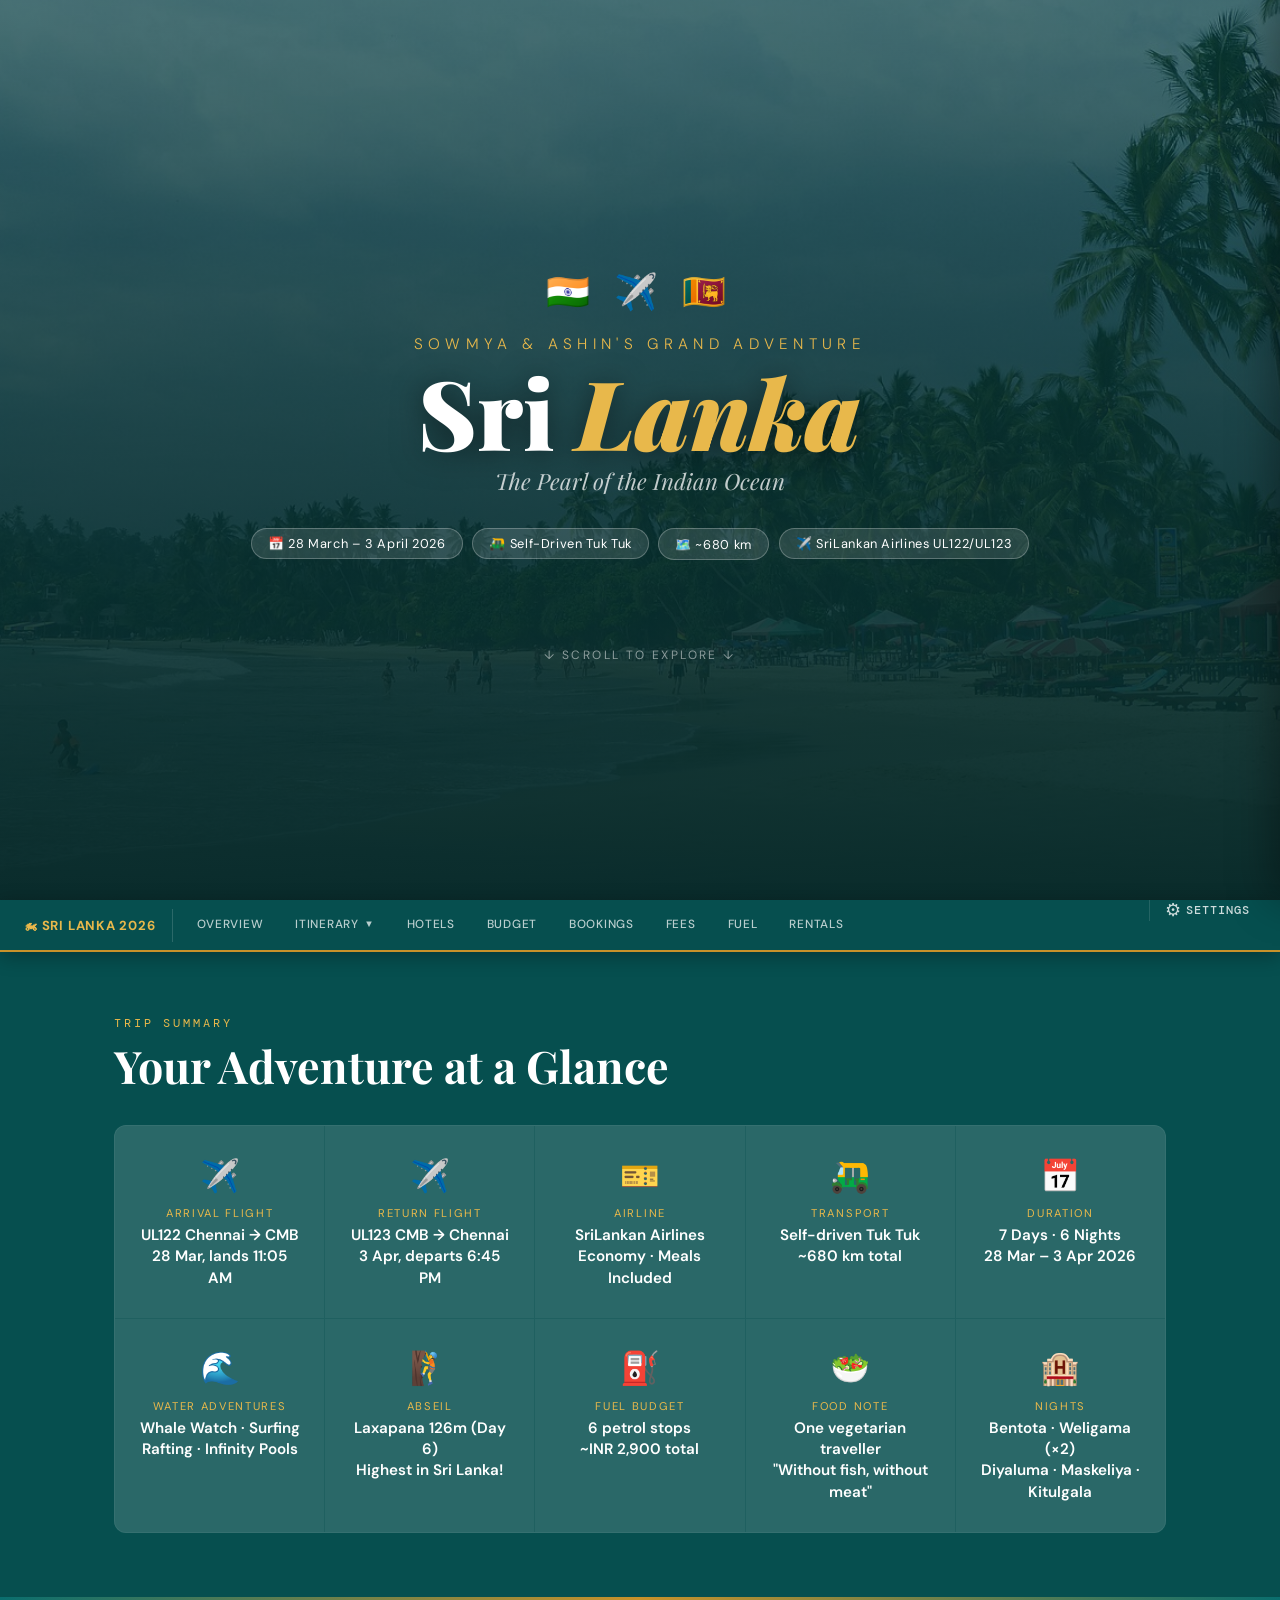
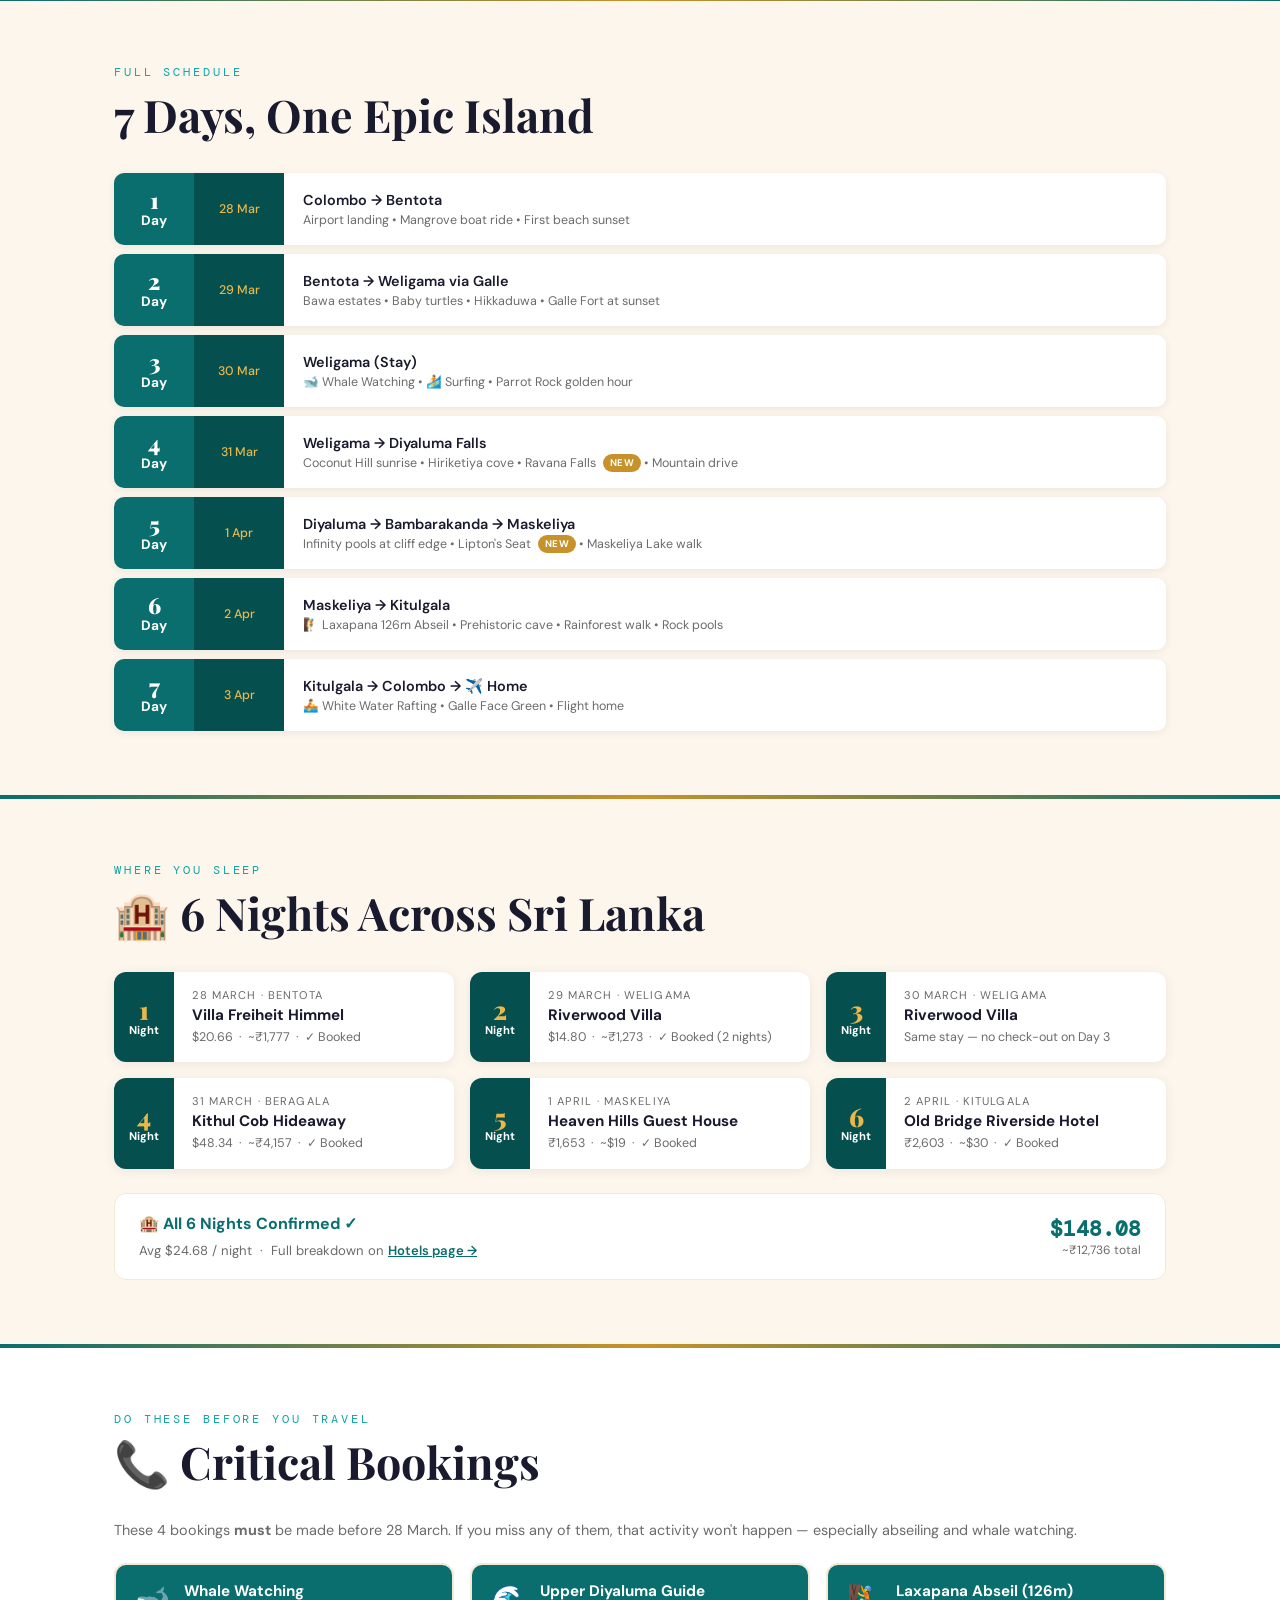
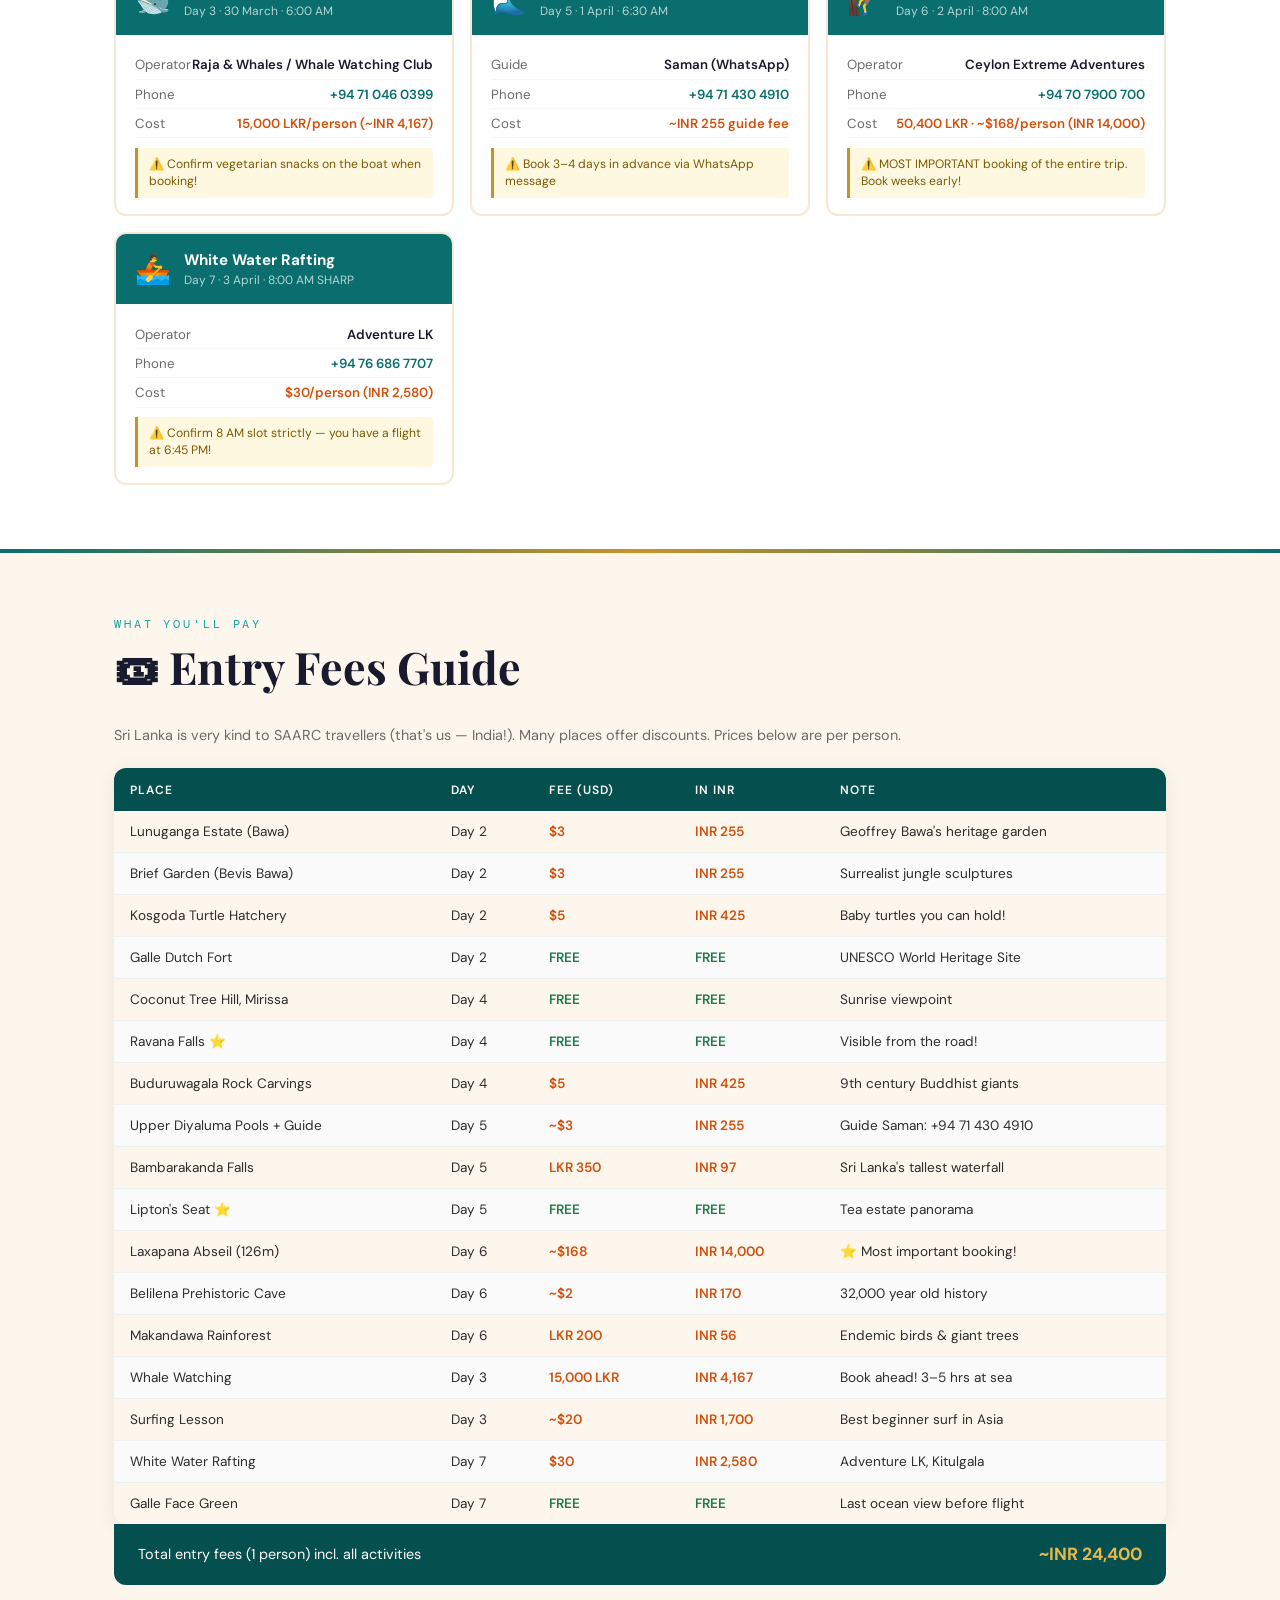
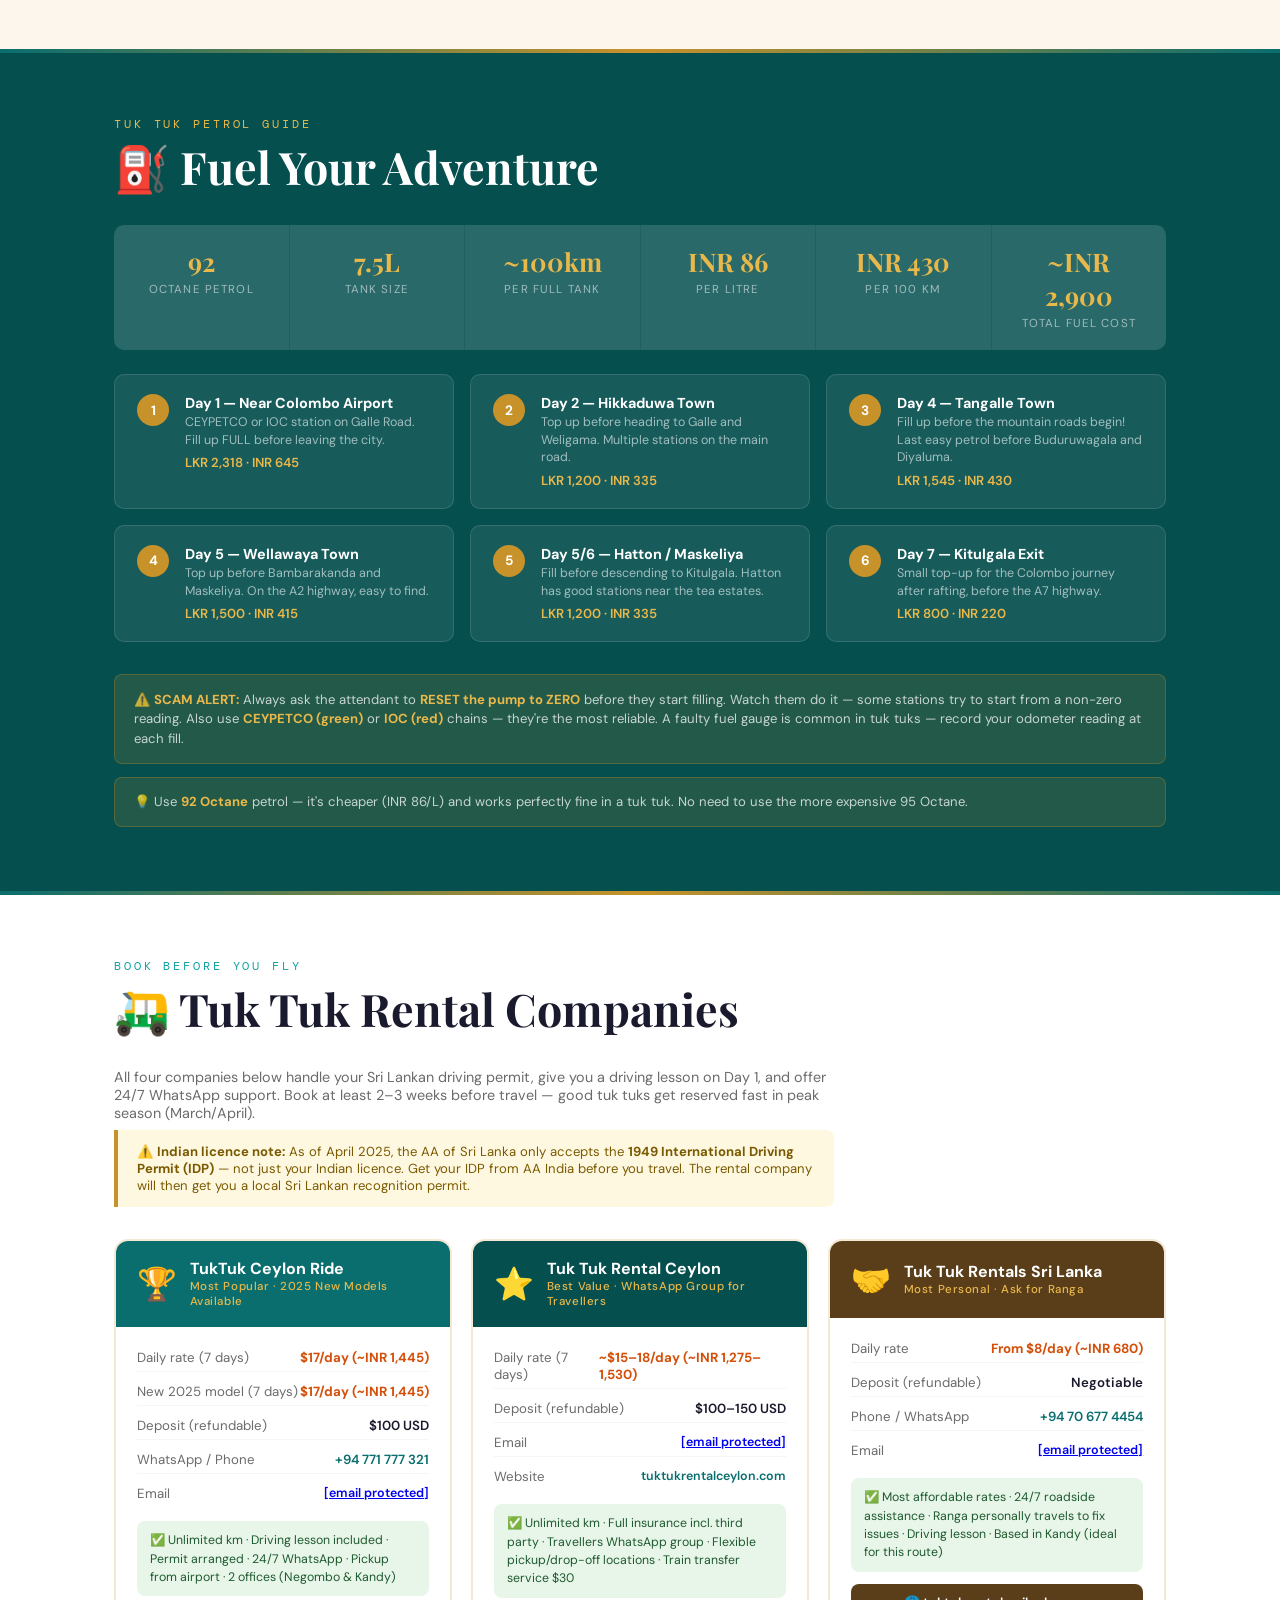
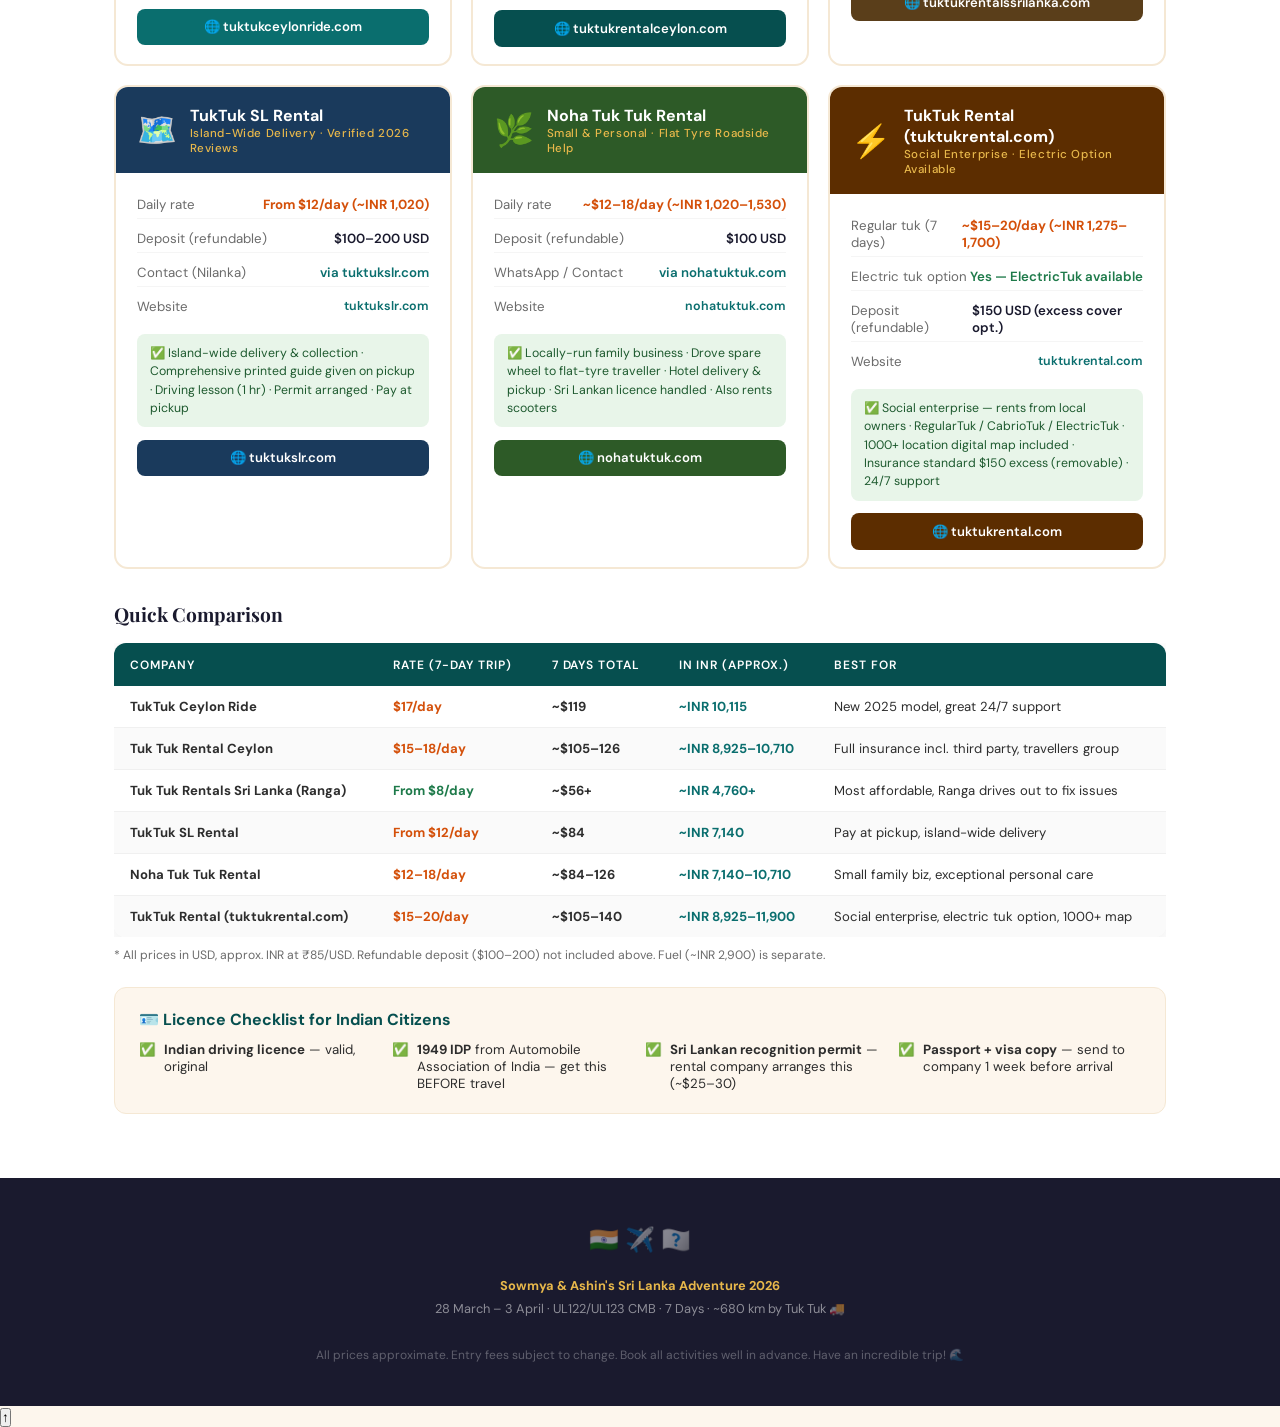
==== commit a831517d: "New design" ====
--- a/index.html
+++ b/index.html
@@ -1592,6 +1592,6 @@
   28 March &#8211; 3 April &middot; UL122/UL123 CMB &middot; 7 Days &middot; ~680 km by Tuk Tuk &#128666;<br><br>
   <span style="font-size:0.75rem;opacity:0.6;">All prices approximate. Entry fees subject to change. Book all activities well in advance. Have an incredible trip! &#127754;</span>
 </footer>
-
+<script src="interactions.js"></script>
 </body>
 </html>
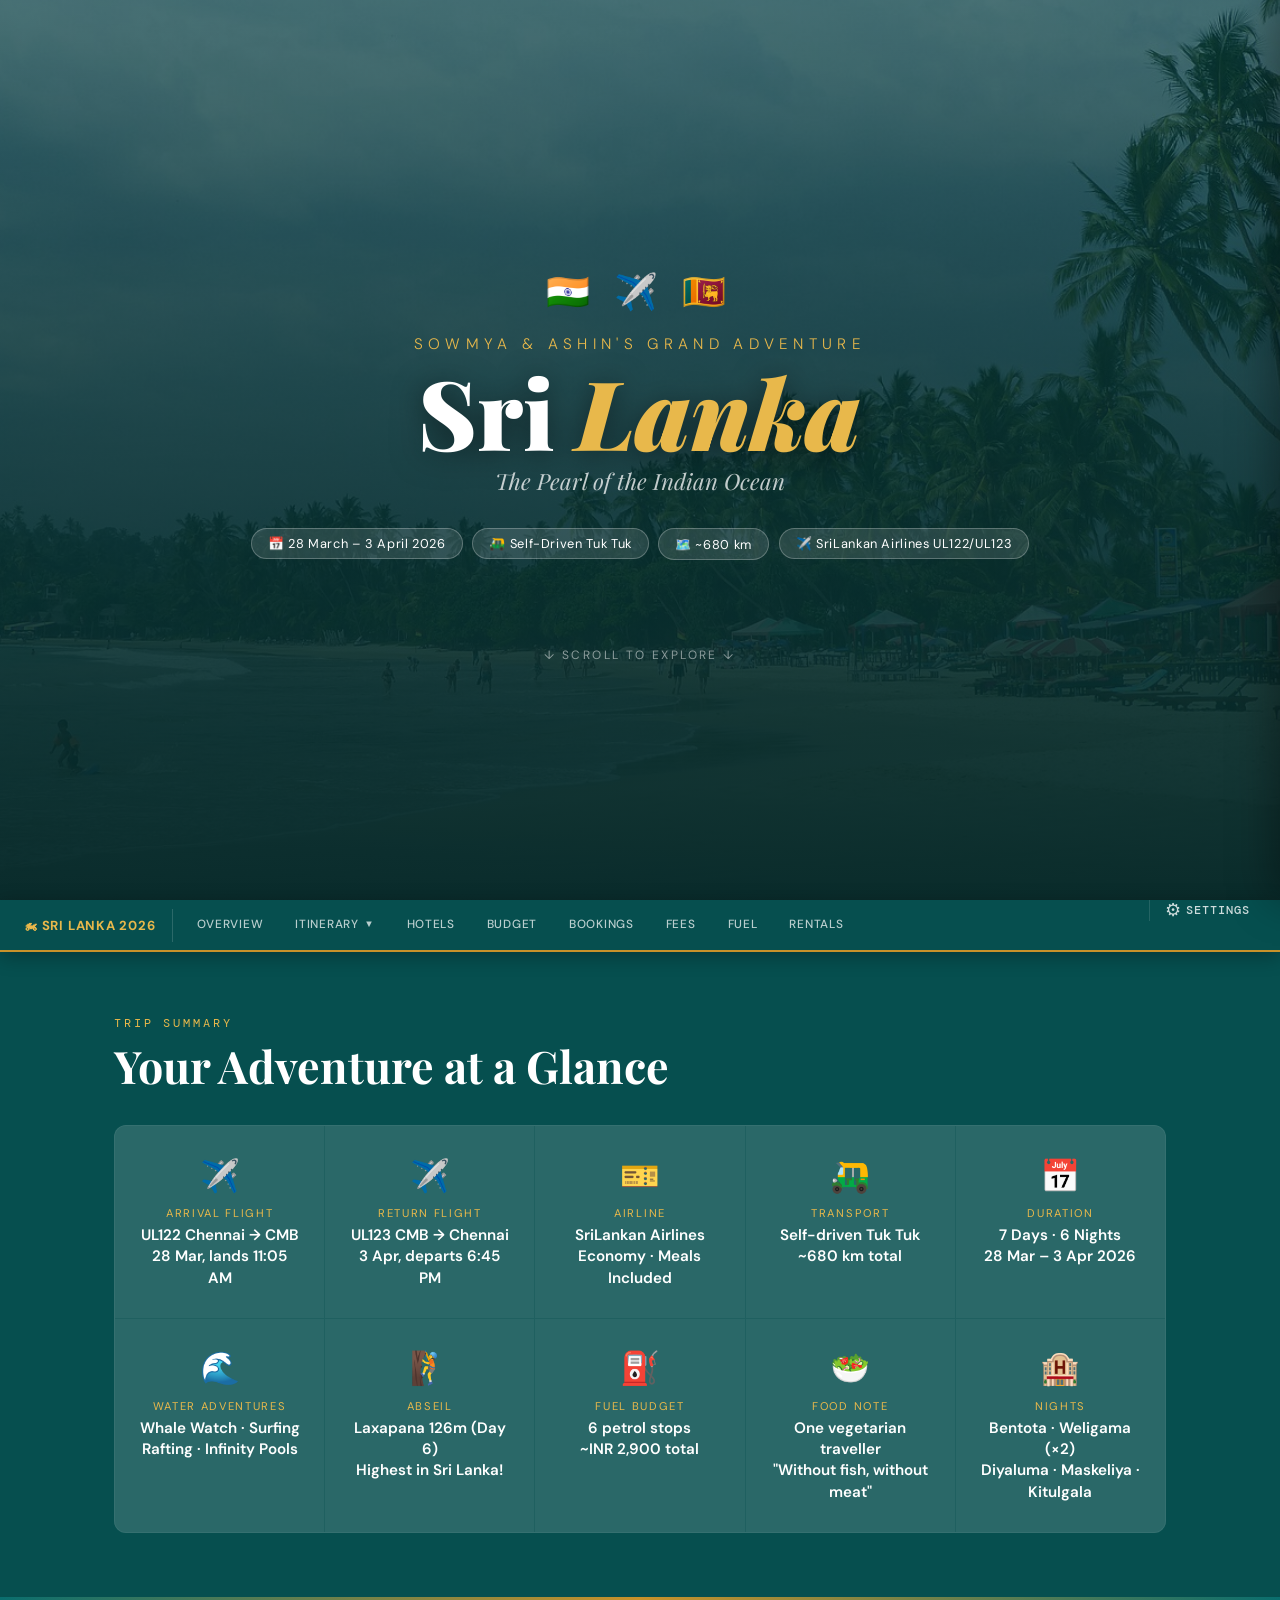
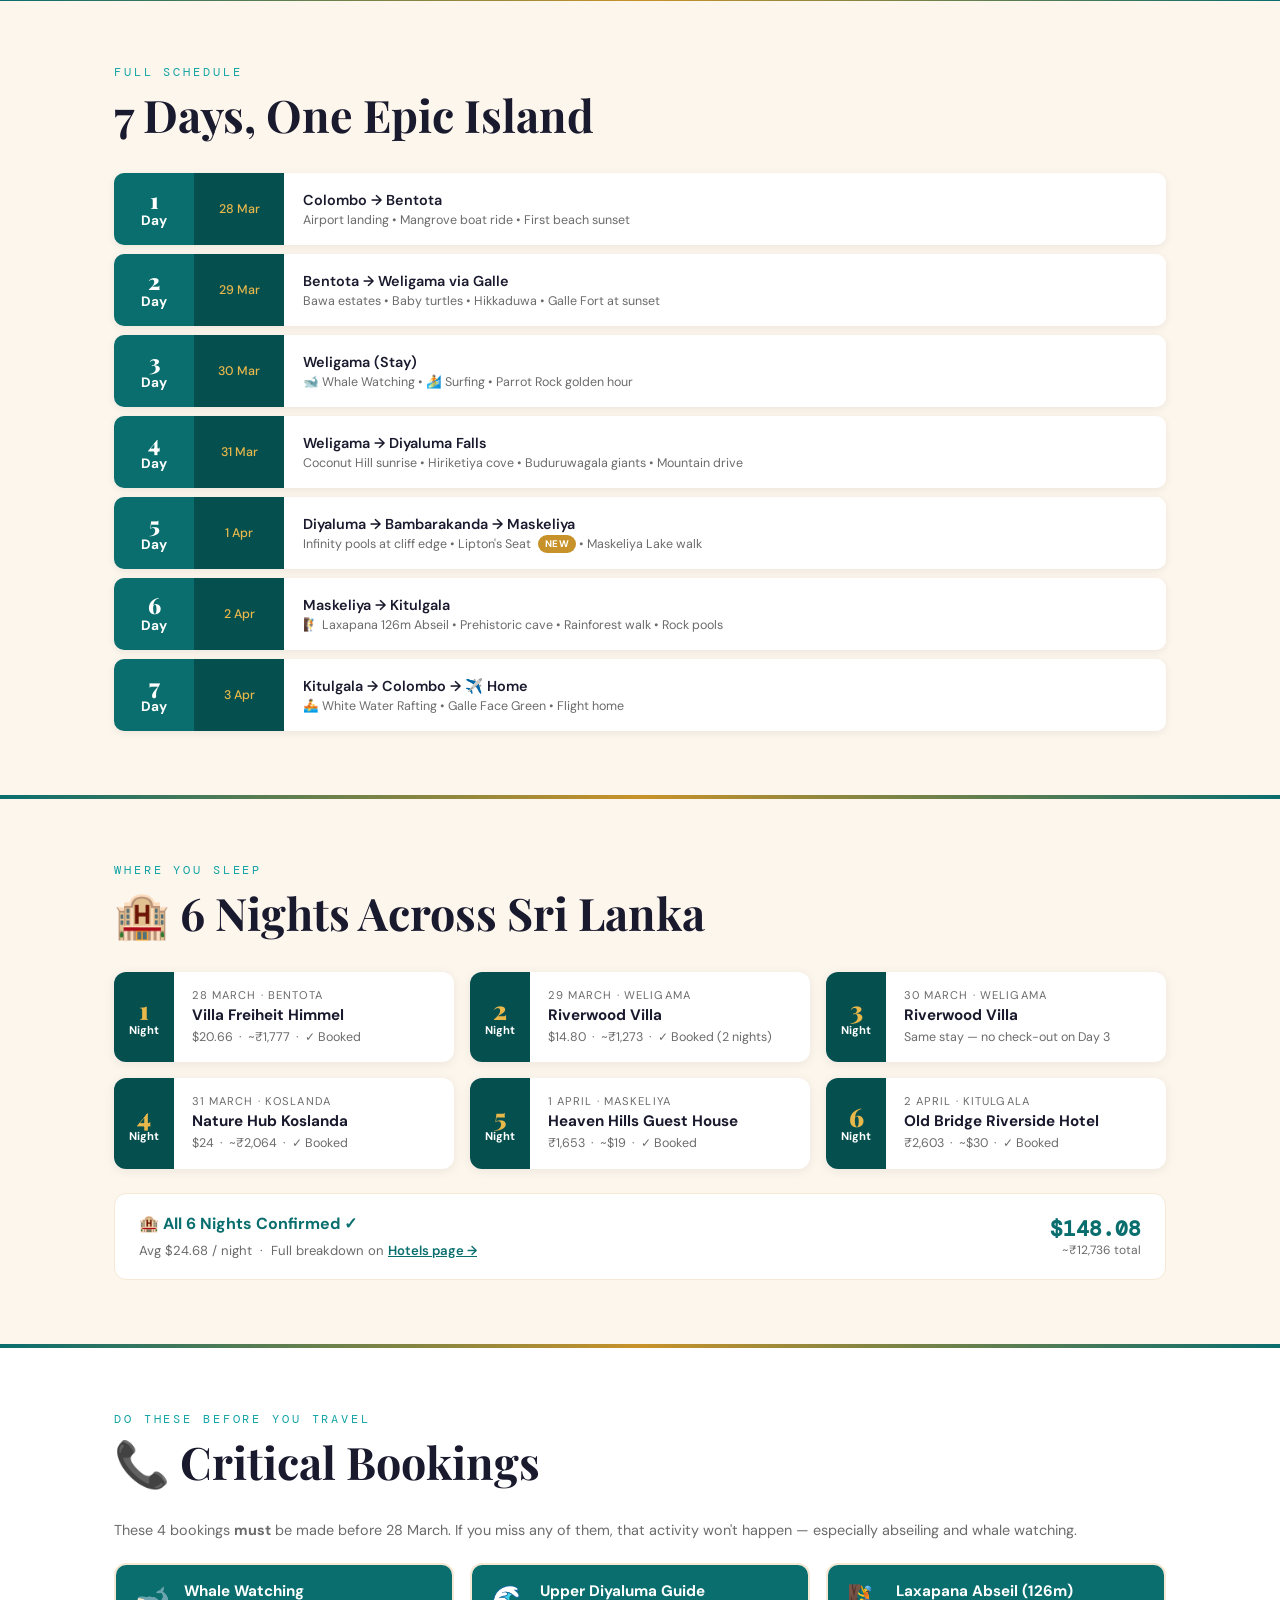
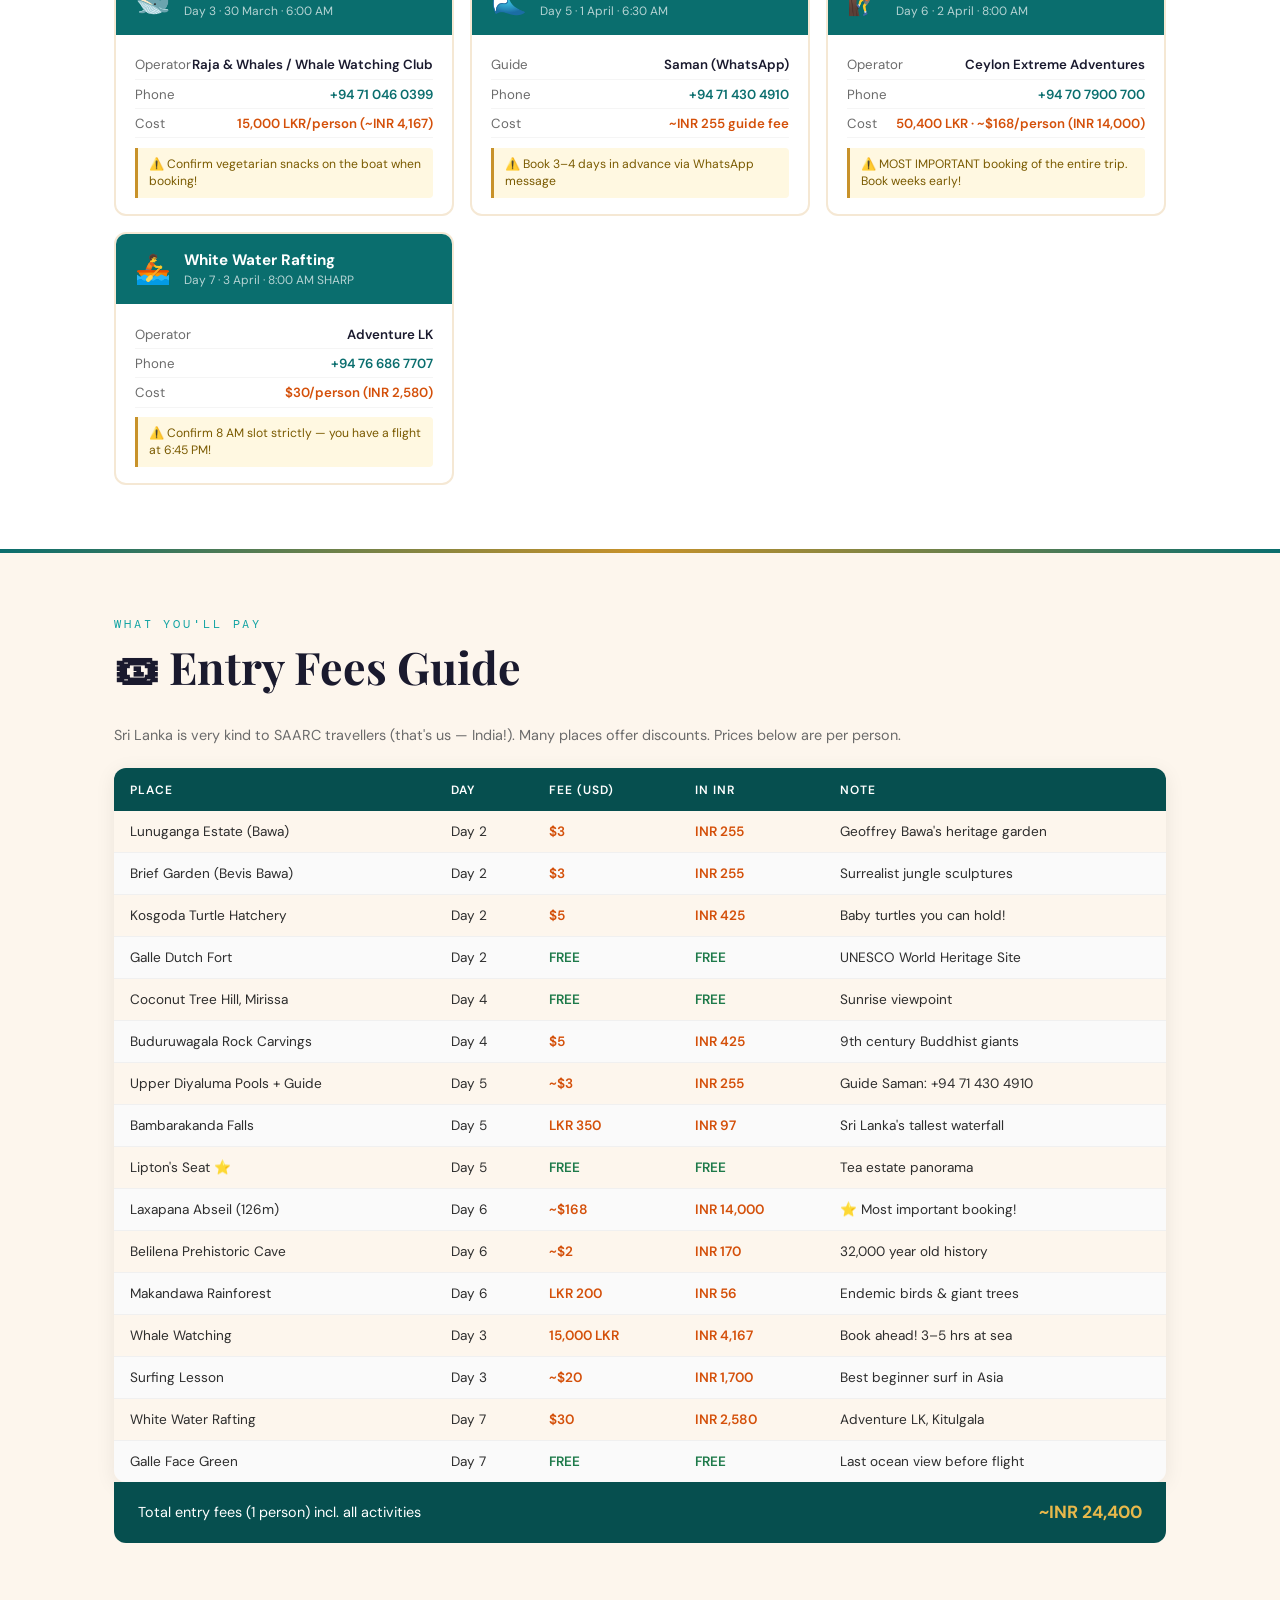
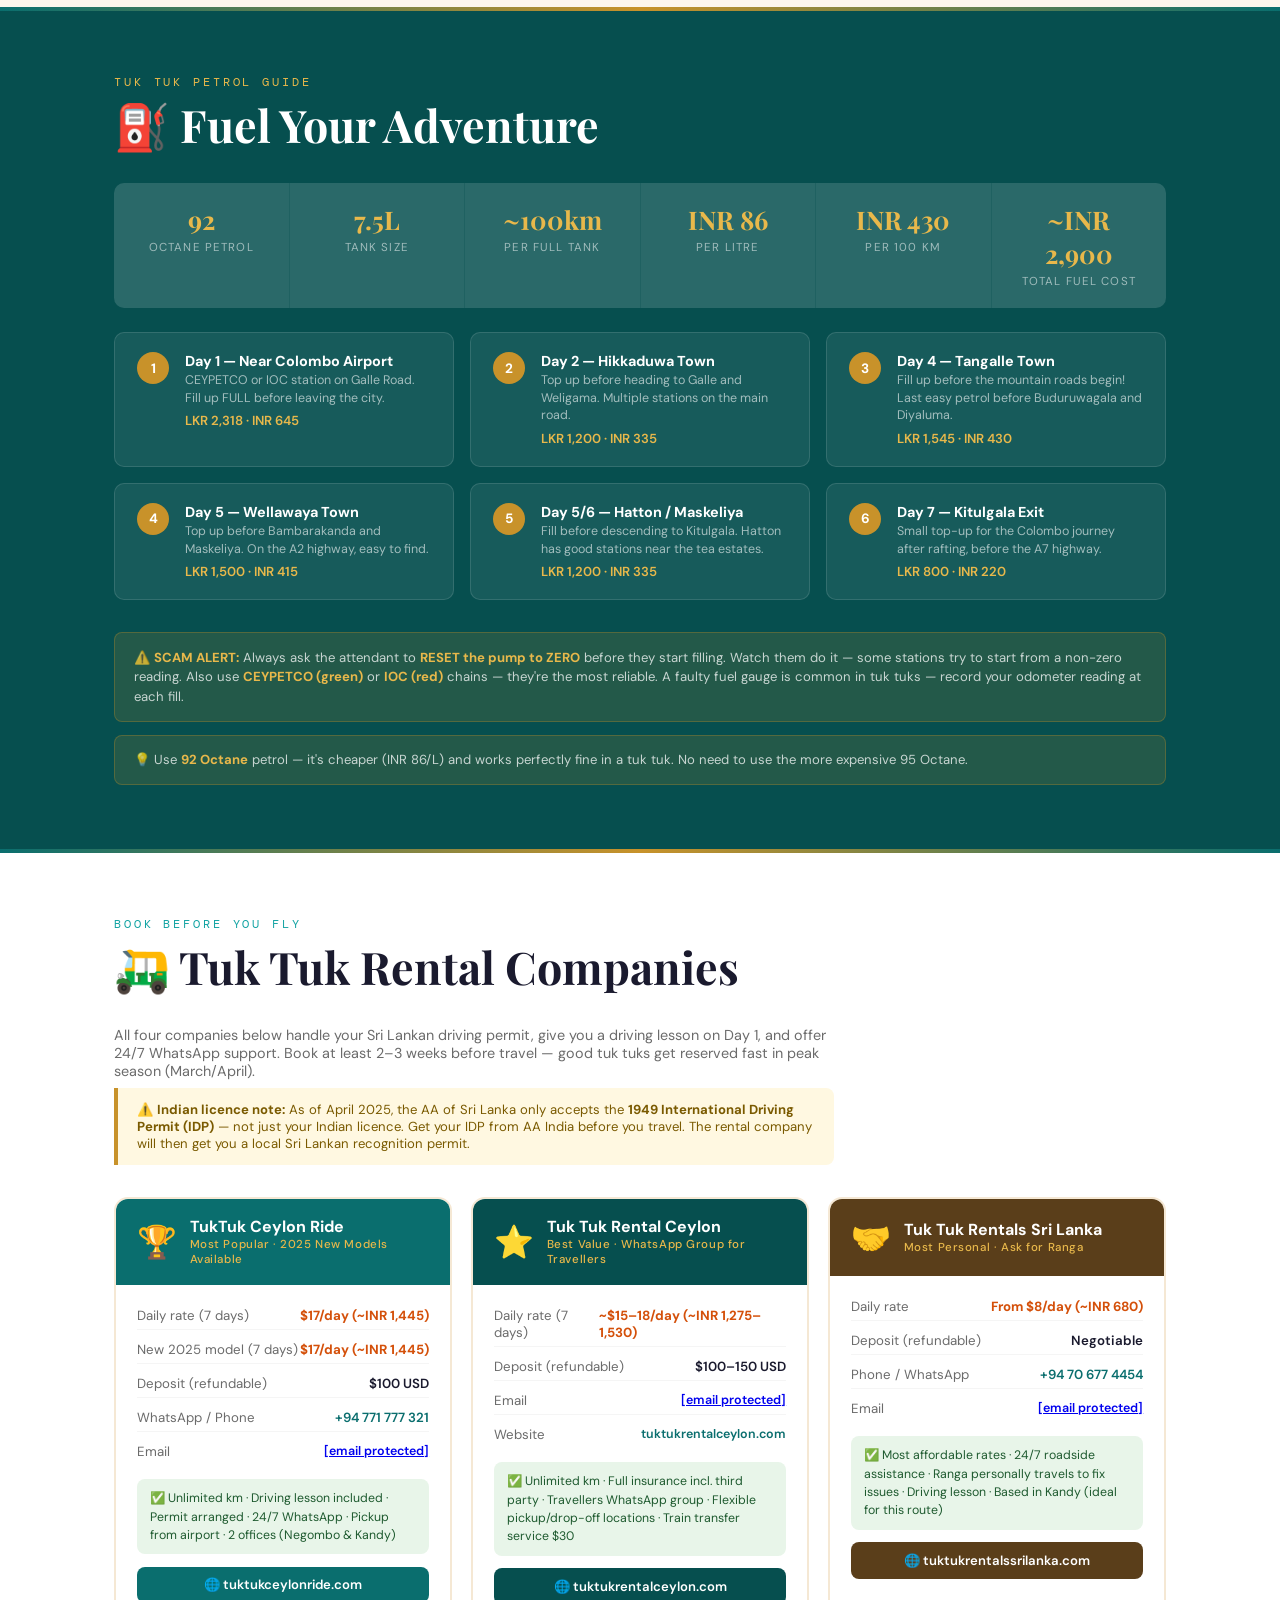
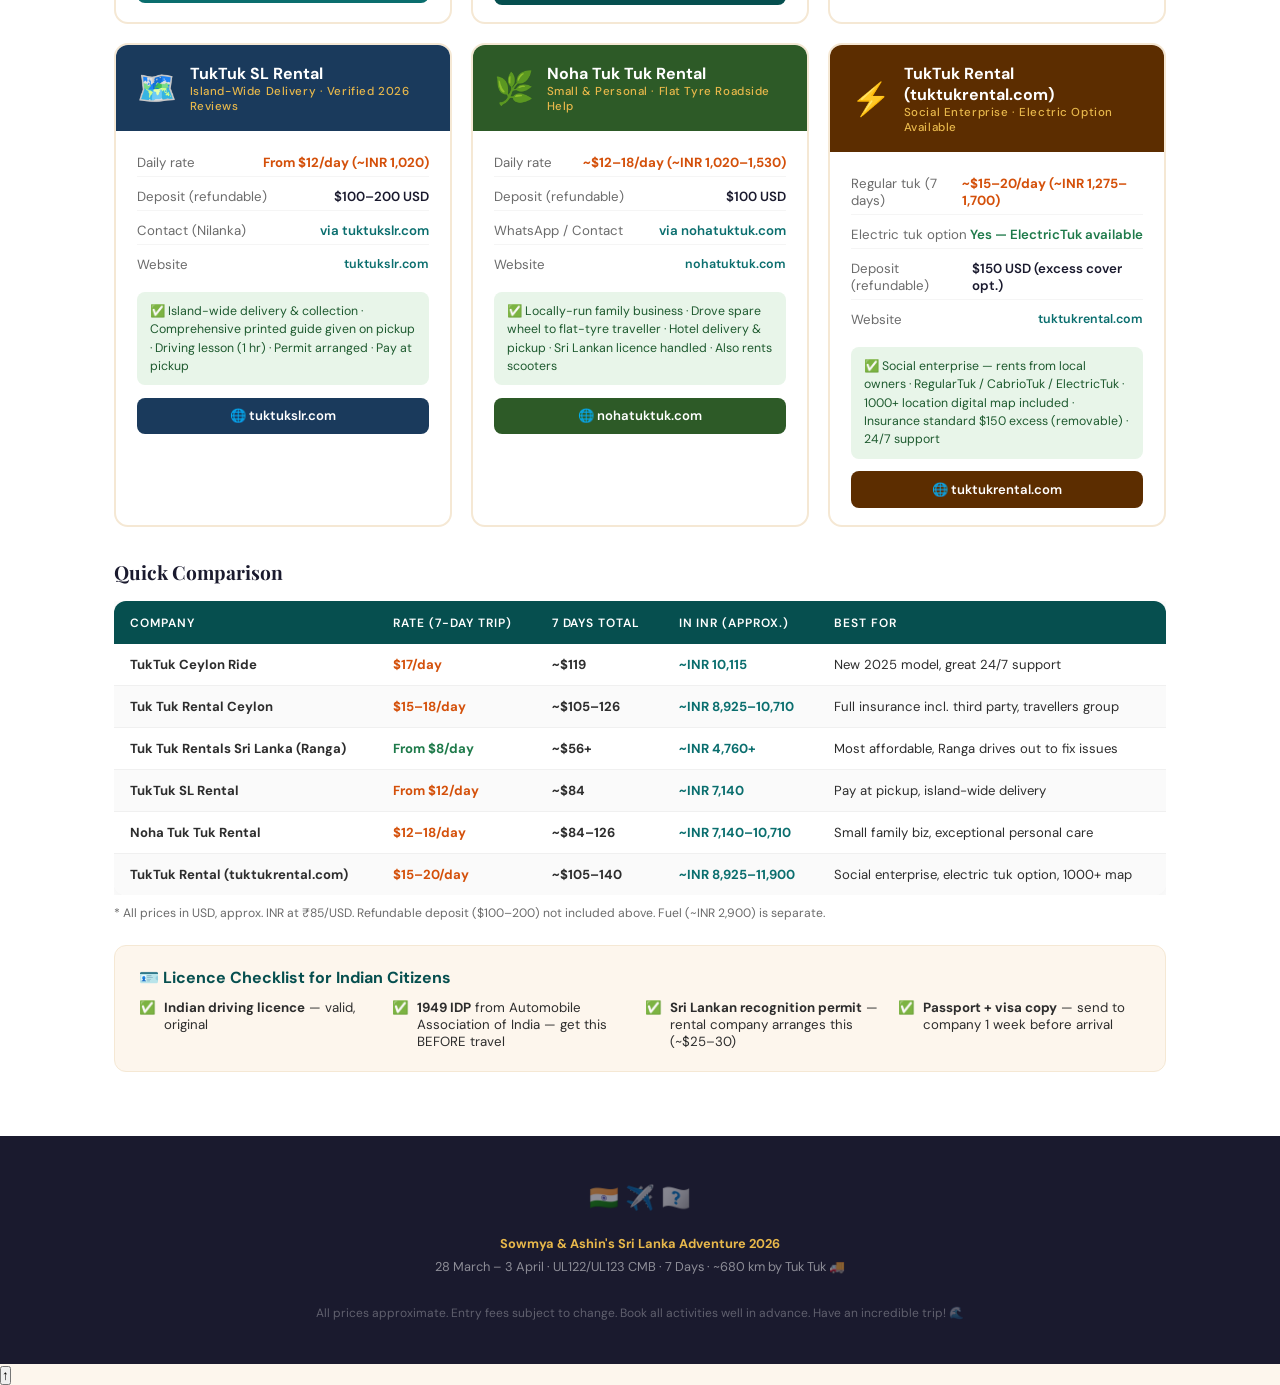
==== commit a26b6b31: "Remove Ravana Falls; rename hotel to Nature Hub Koslanda at $24 - day4.html: Remove Ravana Falls sto" ====
--- a/index.html
+++ b/index.html
@@ -904,7 +904,7 @@
 
 <!-- HERO -->
 <section class="hero" id="top">
-  <div class="hero-bg" style="background-image:url('images/hero.jpg');"></div>
+  <div class="hero-bg" style="background-image:url('images/common/hero.jpg');"></div>
   <div class="hero-overlay"></div>
   <div class="hero-content">
     <div class="hero-flag">🇮🇳 ✈️ 🇱🇰</div>
@@ -996,7 +996,7 @@
       <a class="toc-row" href="day4.html">
         <div class="toc-day"><div class="day-num">4</div><div>Day</div></div>
         <div class="toc-date">31 Mar</div>
-        <div class="toc-info"><div class="toc-route">Weligama → Diyaluma Falls</div><div class="toc-desc">Coconut Hill sunrise • Hiriketiya cove • Ravana Falls<span class="new-badge">NEW</span> • Mountain drive</div></div>
+        <div class="toc-info"><div class="toc-route">Weligama → Diyaluma Falls</div><div class="toc-desc">Coconut Hill sunrise • Hiriketiya cove • Buduruwagala giants • Mountain drive</div></div>
       </a>
       <a class="toc-row" href="day5.html">
         <div class="toc-day"><div class="day-num">5</div><div>Day</div></div>
@@ -1052,9 +1052,9 @@
       <div class="accom-card">
         <div class="accom-night"><div class="night-num">4</div><div>Night</div></div>
         <div class="accom-info">
-          <div class="accom-date">31 March · Beragala</div>
-          <div class="accom-place">Kithul Cob Hideaway</div>
-          <div class="accom-why">$48.34 &nbsp;·&nbsp; ~₹4,157 &nbsp;·&nbsp; ✓ Booked</div>
+          <div class="accom-date">31 March · Koslanda</div>
+          <div class="accom-place">Nature Hub Koslanda</div>
+          <div class="accom-why">$24 &nbsp;·&nbsp; ~₹2,064 &nbsp;·&nbsp; ✓ Booked</div>
         </div>
       </div>
       <div class="accom-card">
@@ -1154,7 +1154,6 @@
         <tr><td>Kosgoda Turtle Hatchery</td><td>Day 2</td><td class="fee-paid">$5</td><td class="fee-paid">INR 425</td><td>Baby turtles you can hold!</td></tr>
         <tr><td>Galle Dutch Fort</td><td>Day 2</td><td class="fee-free">FREE</td><td class="fee-free">FREE</td><td>UNESCO World Heritage Site</td></tr>
         <tr><td>Coconut Tree Hill, Mirissa</td><td>Day 4</td><td class="fee-free">FREE</td><td class="fee-free">FREE</td><td>Sunrise viewpoint</td></tr>
-        <tr><td>Ravana Falls ⭐</td><td>Day 4</td><td class="fee-free">FREE</td><td class="fee-free">FREE</td><td>Visible from the road!</td></tr>
         <tr><td>Buduruwagala Rock Carvings</td><td>Day 4</td><td class="fee-paid">$5</td><td class="fee-paid">INR 425</td><td>9th century Buddhist giants</td></tr>
         <tr><td>Upper Diyaluma Pools + Guide</td><td>Day 5</td><td class="fee-paid">~$3</td><td class="fee-paid">INR 255</td><td>Guide Saman: +94 71 430 4910</td></tr>
         <tr><td>Bambarakanda Falls</td><td>Day 5</td><td class="fee-paid">LKR 350</td><td class="fee-paid">INR 97</td><td>Sri Lanka's tallest waterfall</td></tr>
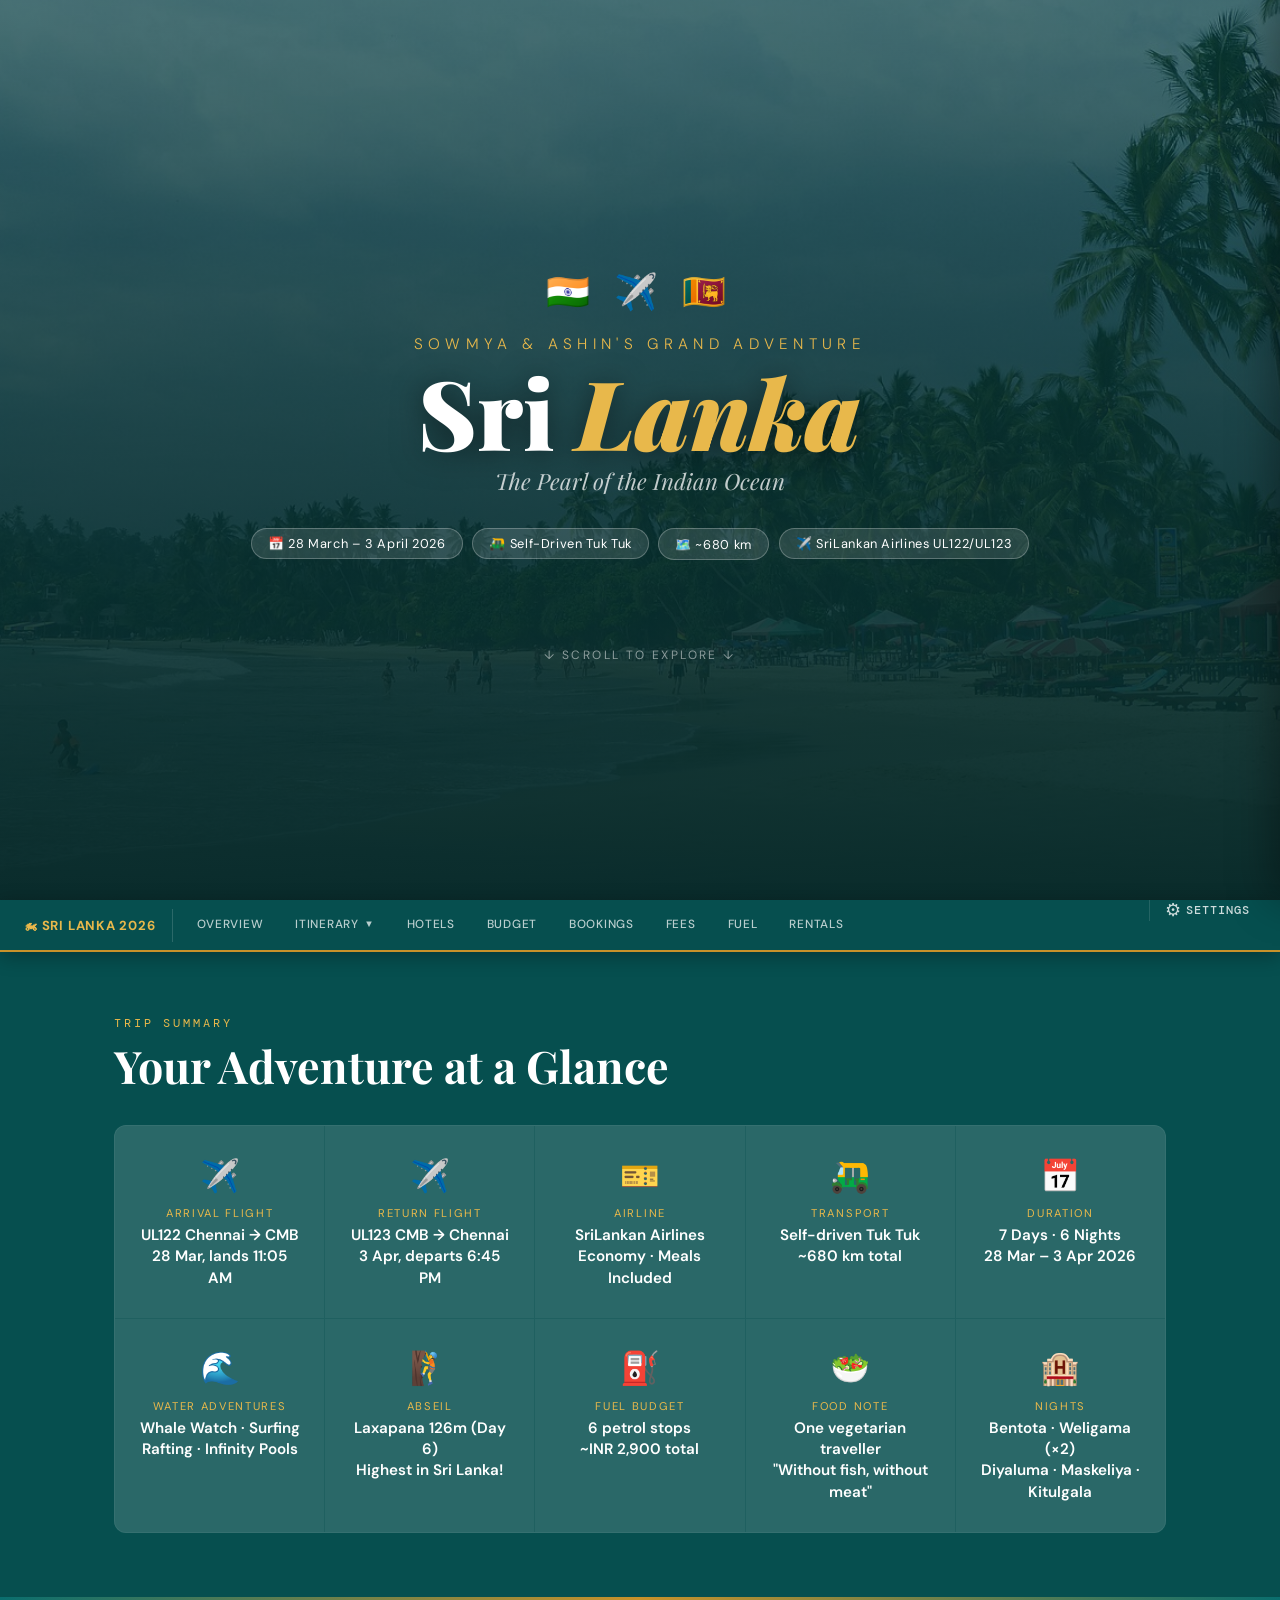
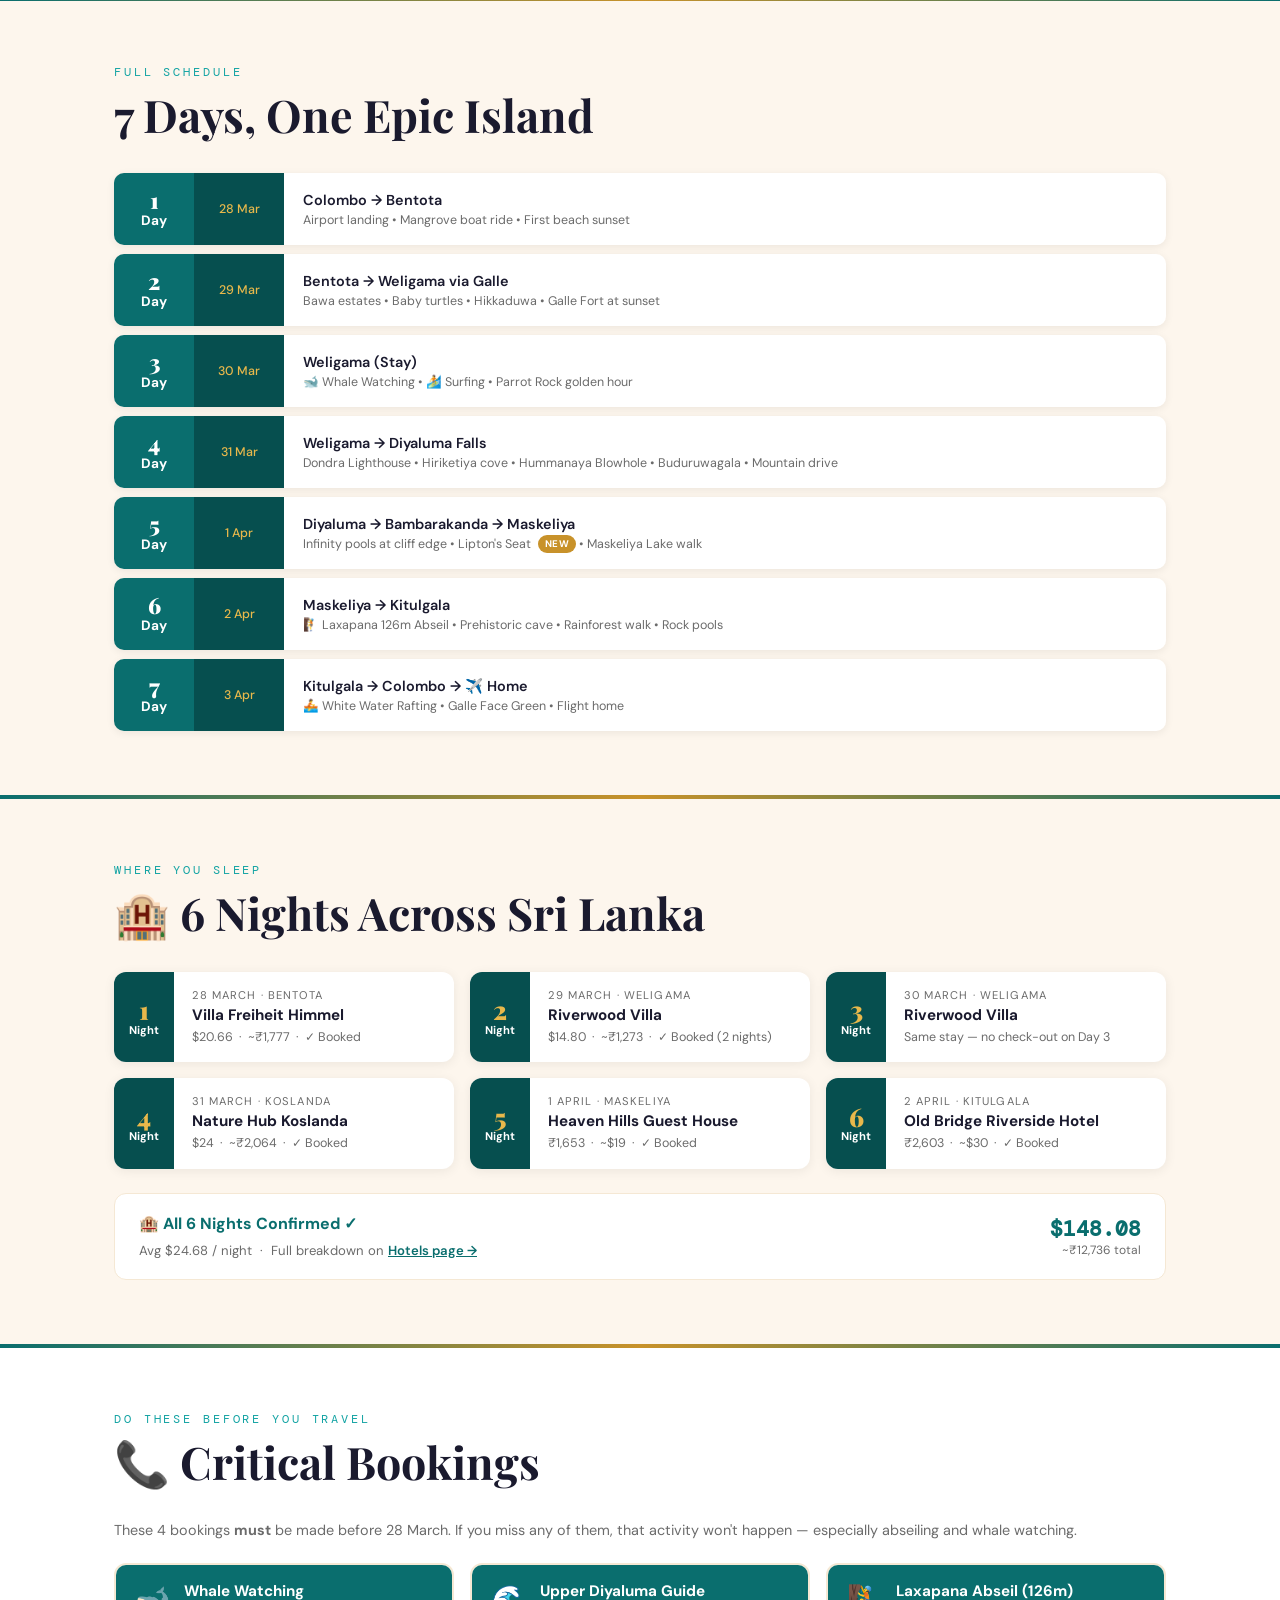
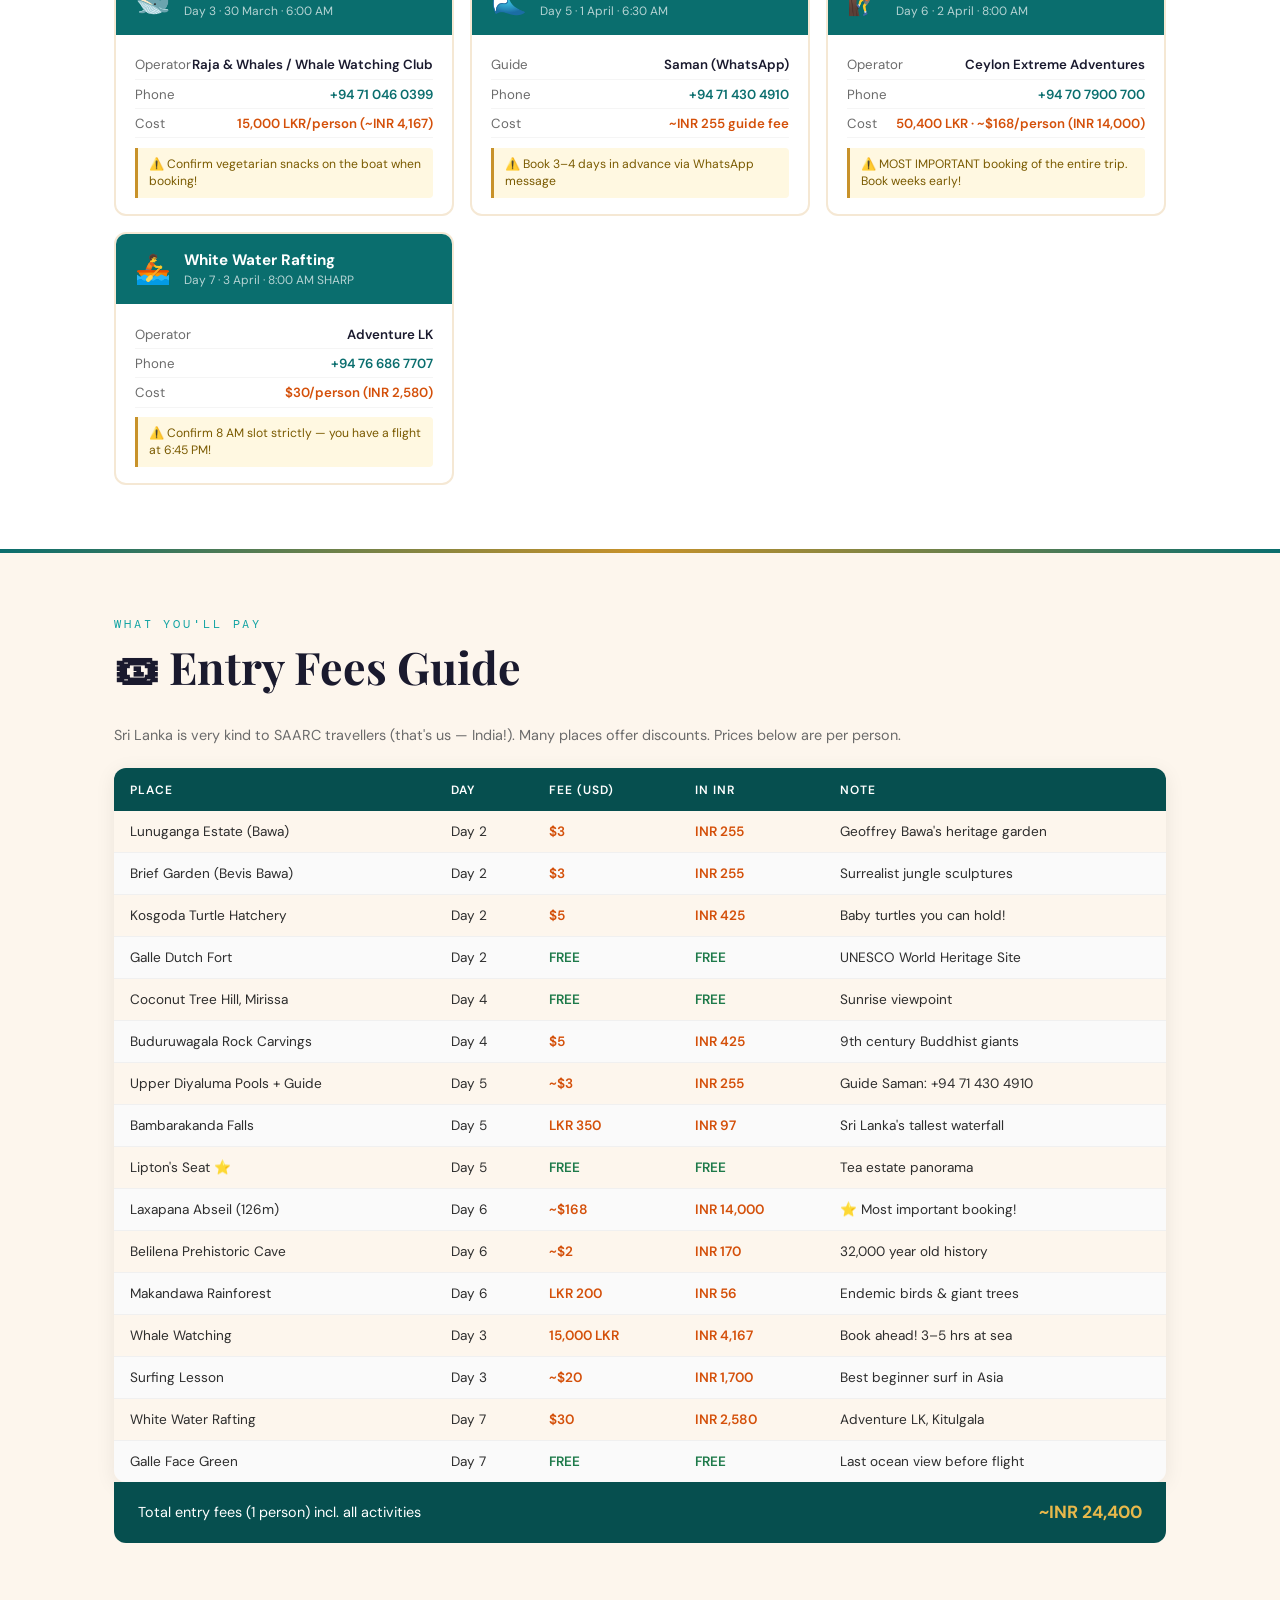
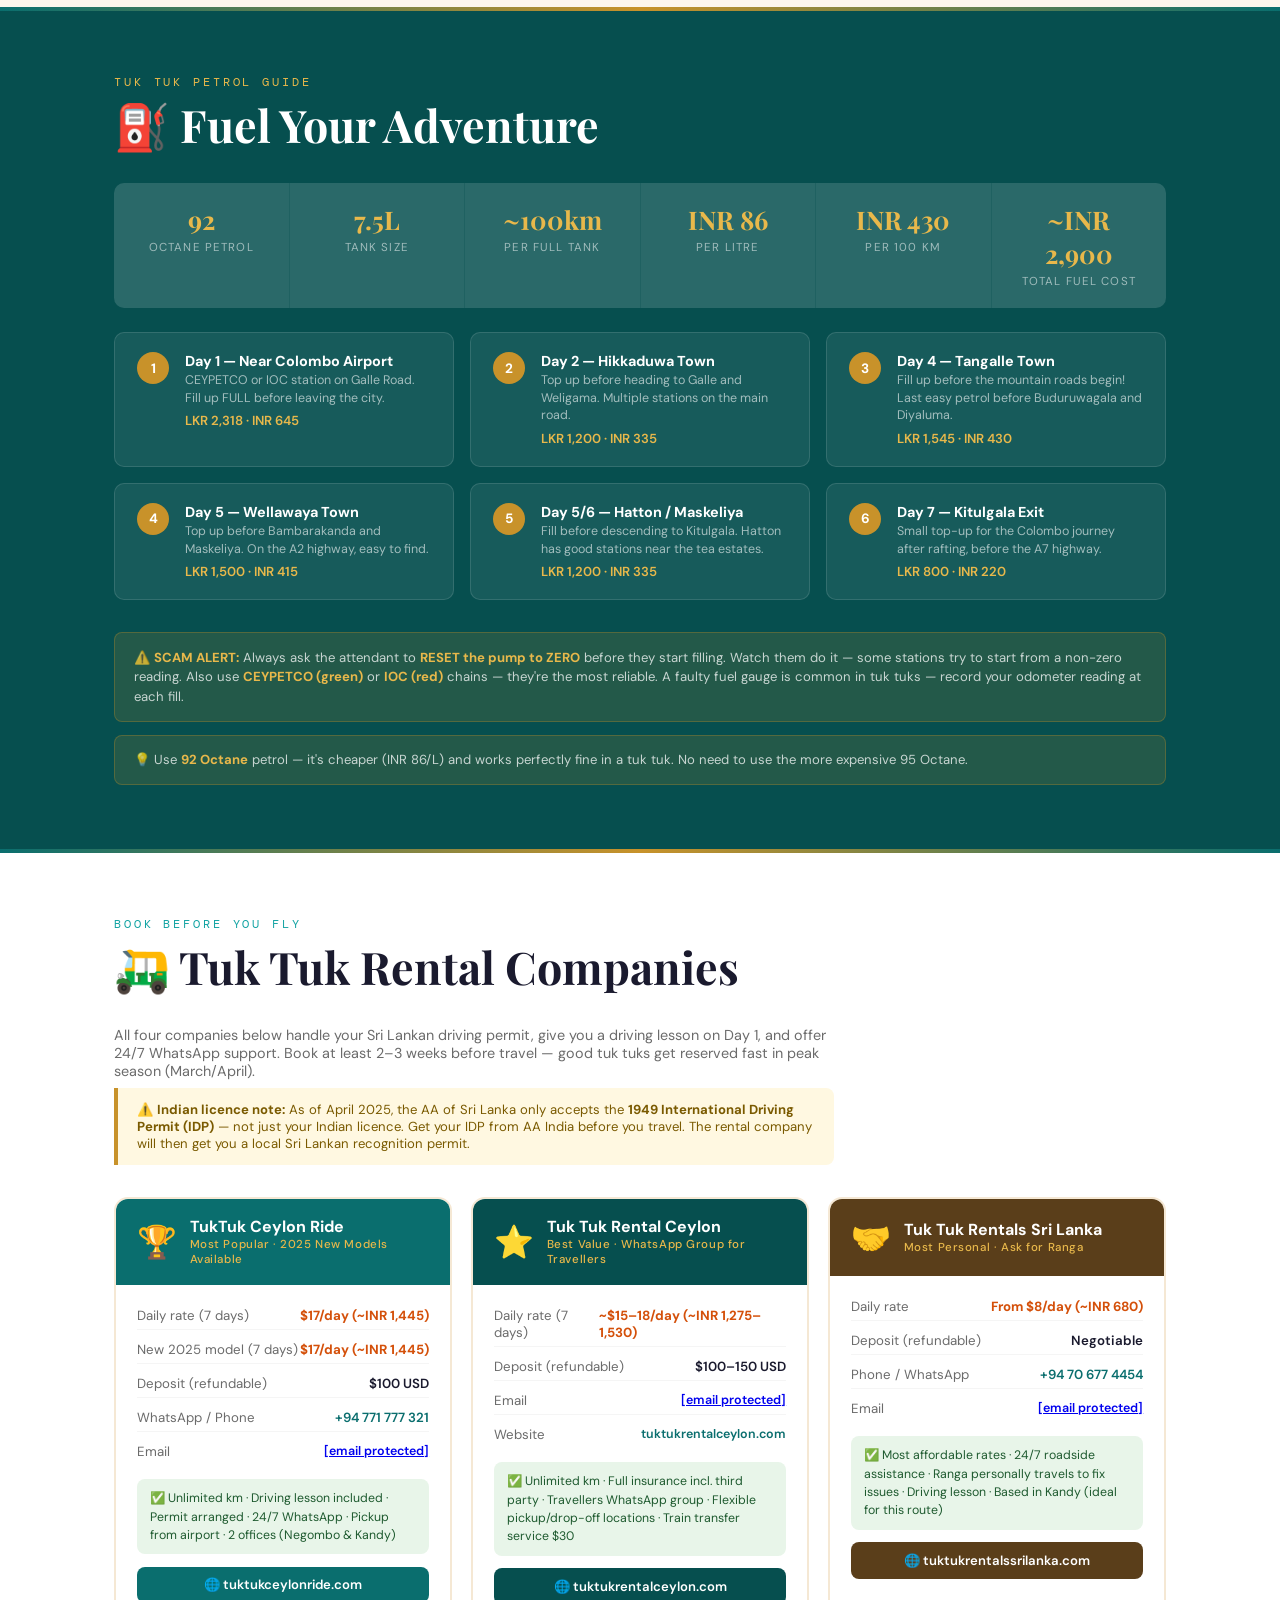
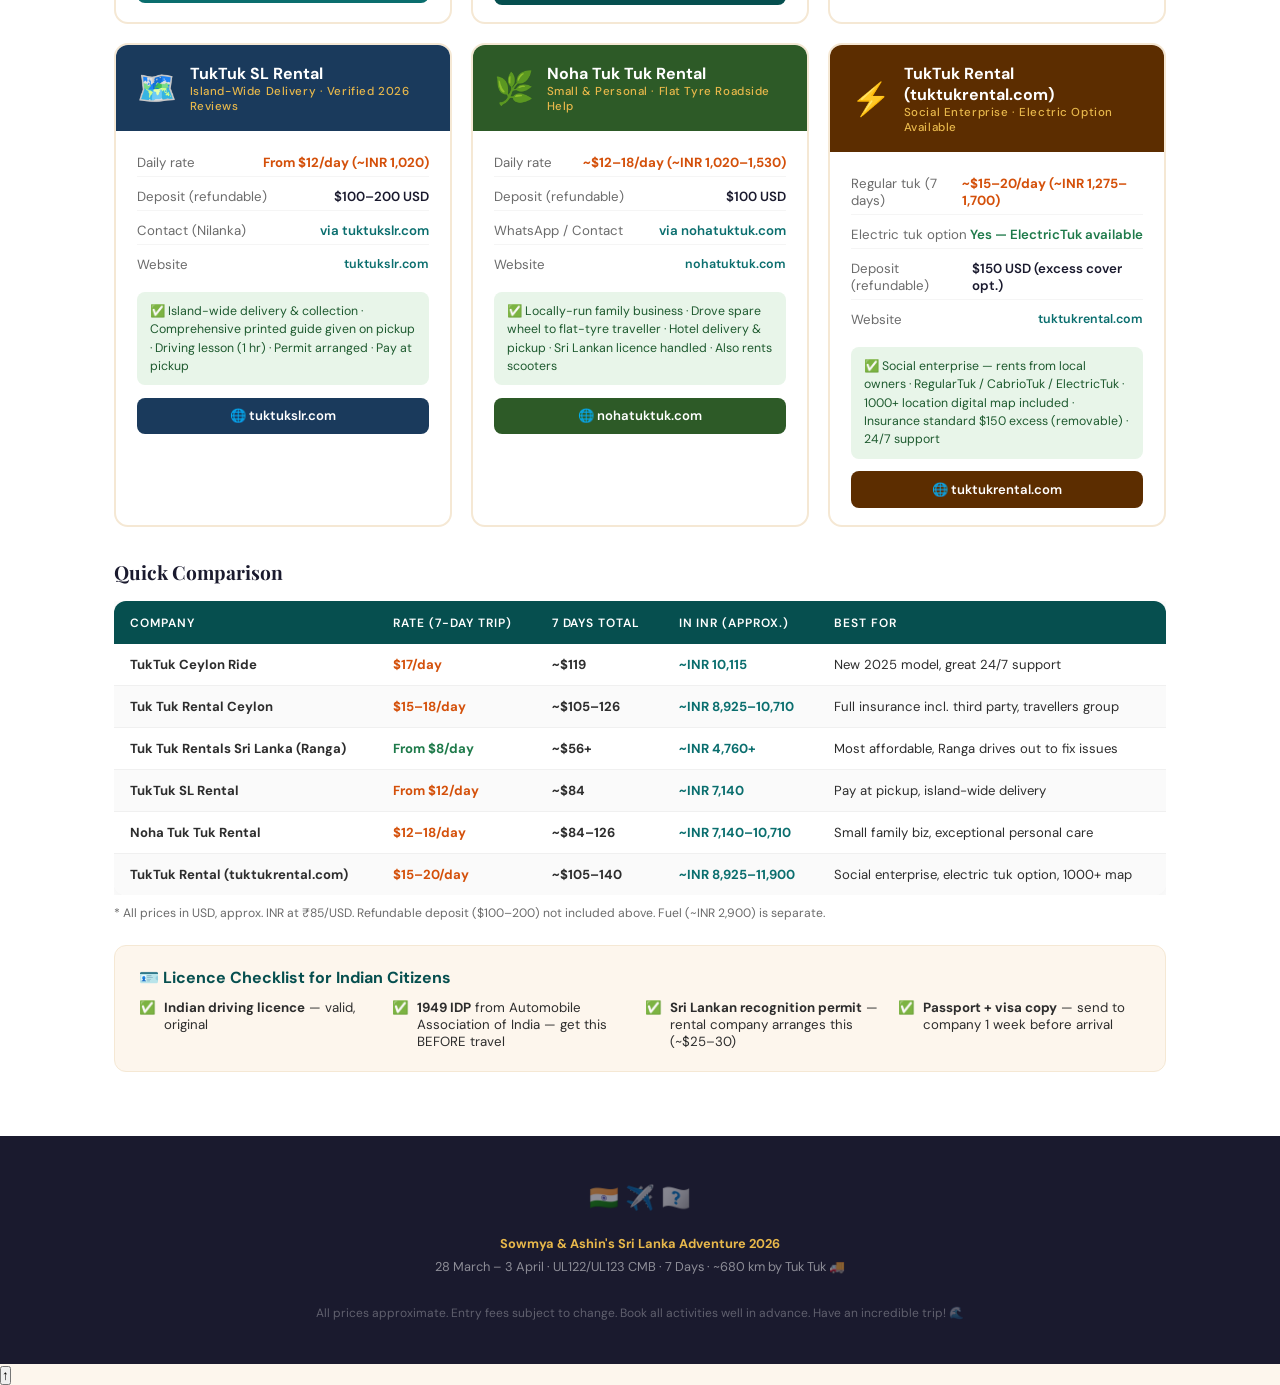
==== commit 14d75a8b: "Day 4: Add Hummanaya Blowhole, Dondra Lighthouse, Nine Arches Bridge - Hummanaya Blowhole (Kudawella" ====
--- a/index.html
+++ b/index.html
@@ -996,7 +996,7 @@
       <a class="toc-row" href="day4.html">
         <div class="toc-day"><div class="day-num">4</div><div>Day</div></div>
         <div class="toc-date">31 Mar</div>
-        <div class="toc-info"><div class="toc-route">Weligama → Diyaluma Falls</div><div class="toc-desc">Coconut Hill sunrise • Hiriketiya cove • Buduruwagala giants • Mountain drive</div></div>
+        <div class="toc-info"><div class="toc-route">Weligama → Diyaluma Falls</div><div class="toc-desc">Dondra Lighthouse • Hiriketiya cove • Hummanaya Blowhole • Buduruwagala • Mountain drive</div></div>
       </a>
       <a class="toc-row" href="day5.html">
         <div class="toc-day"><div class="day-num">5</div><div>Day</div></div>
